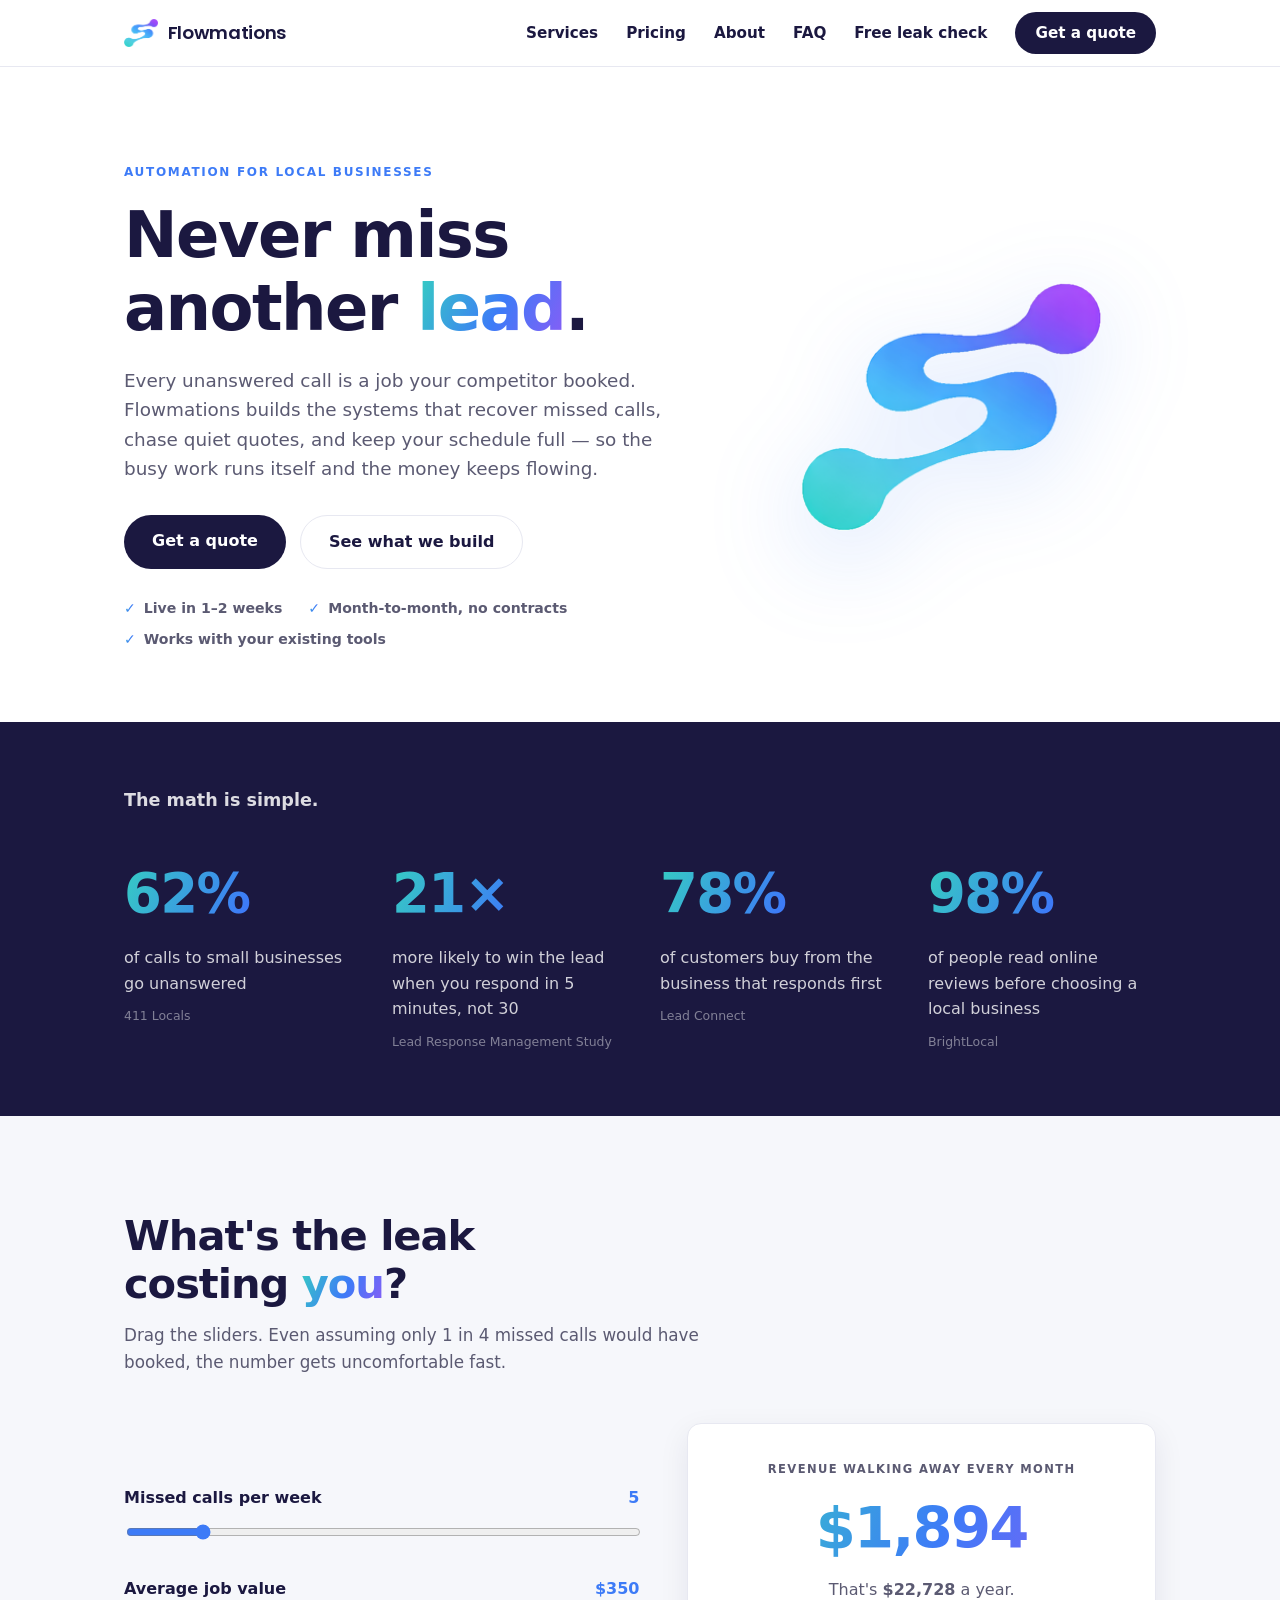
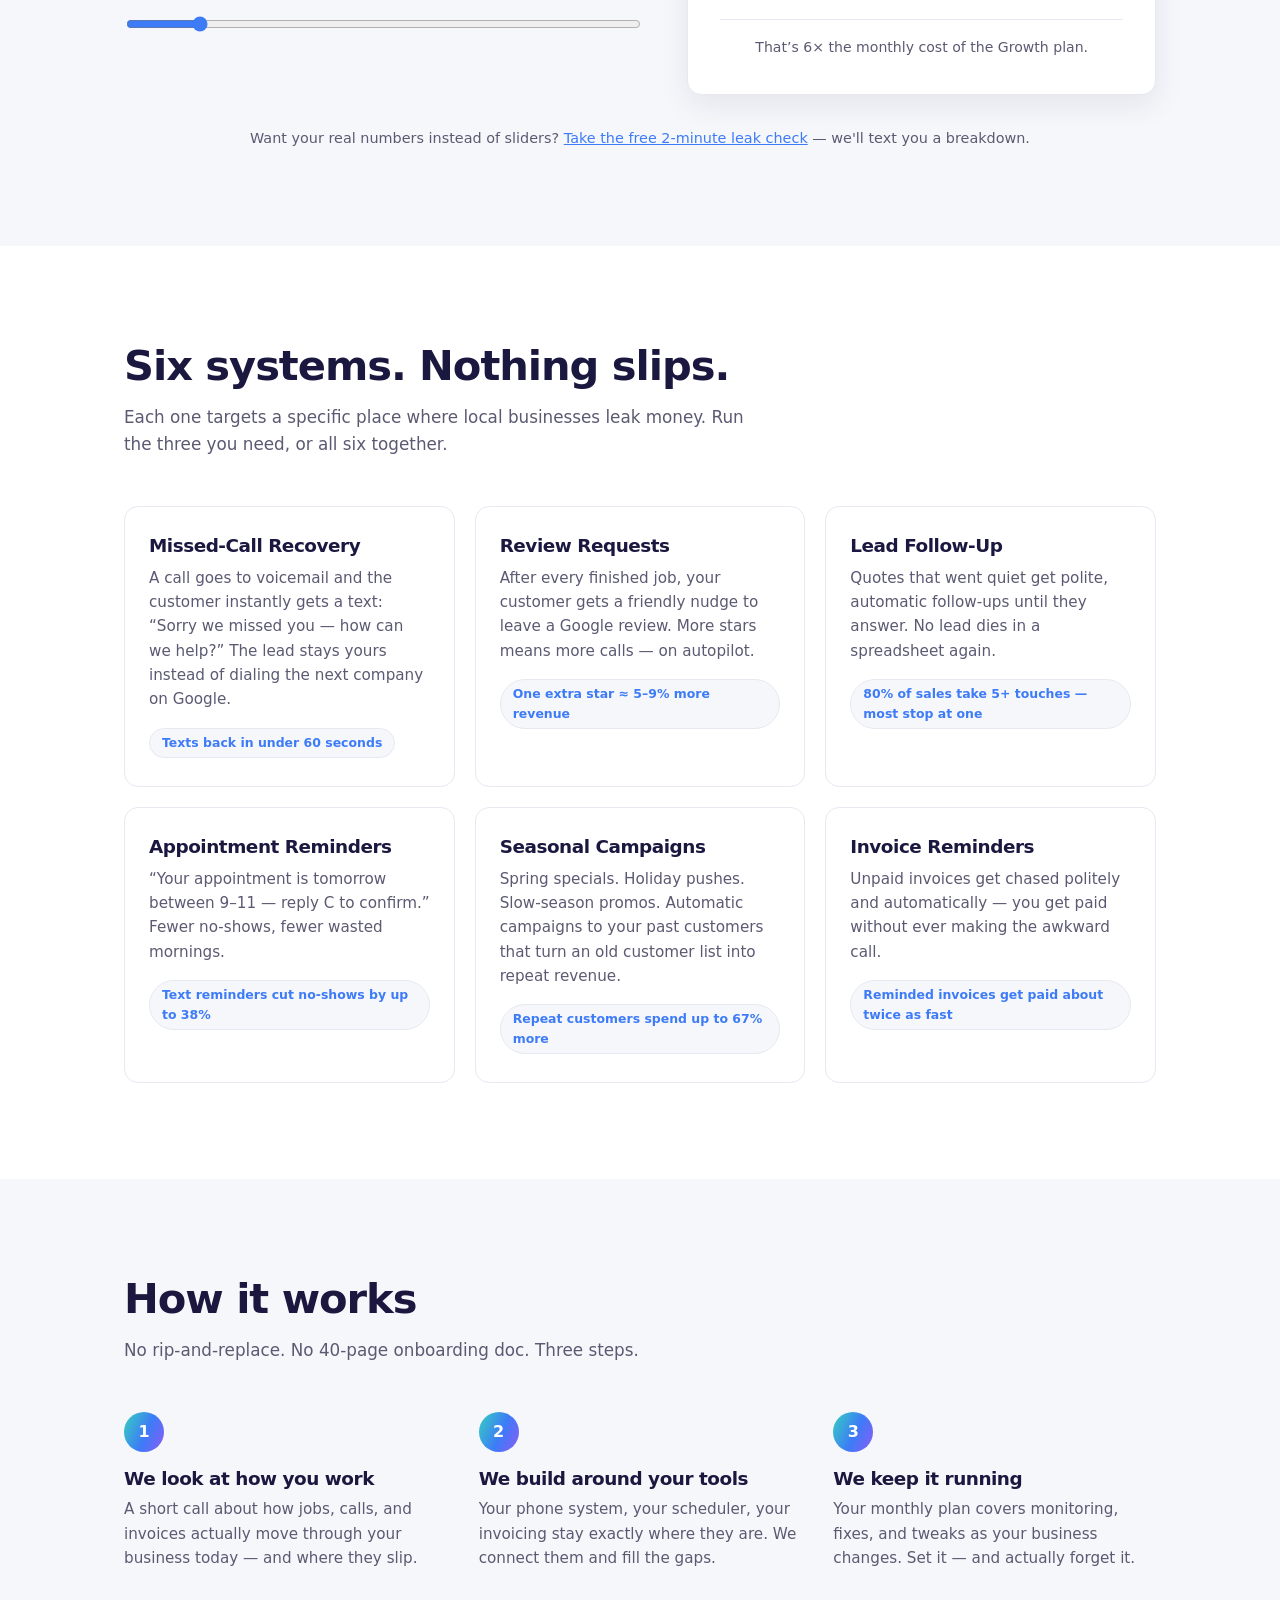
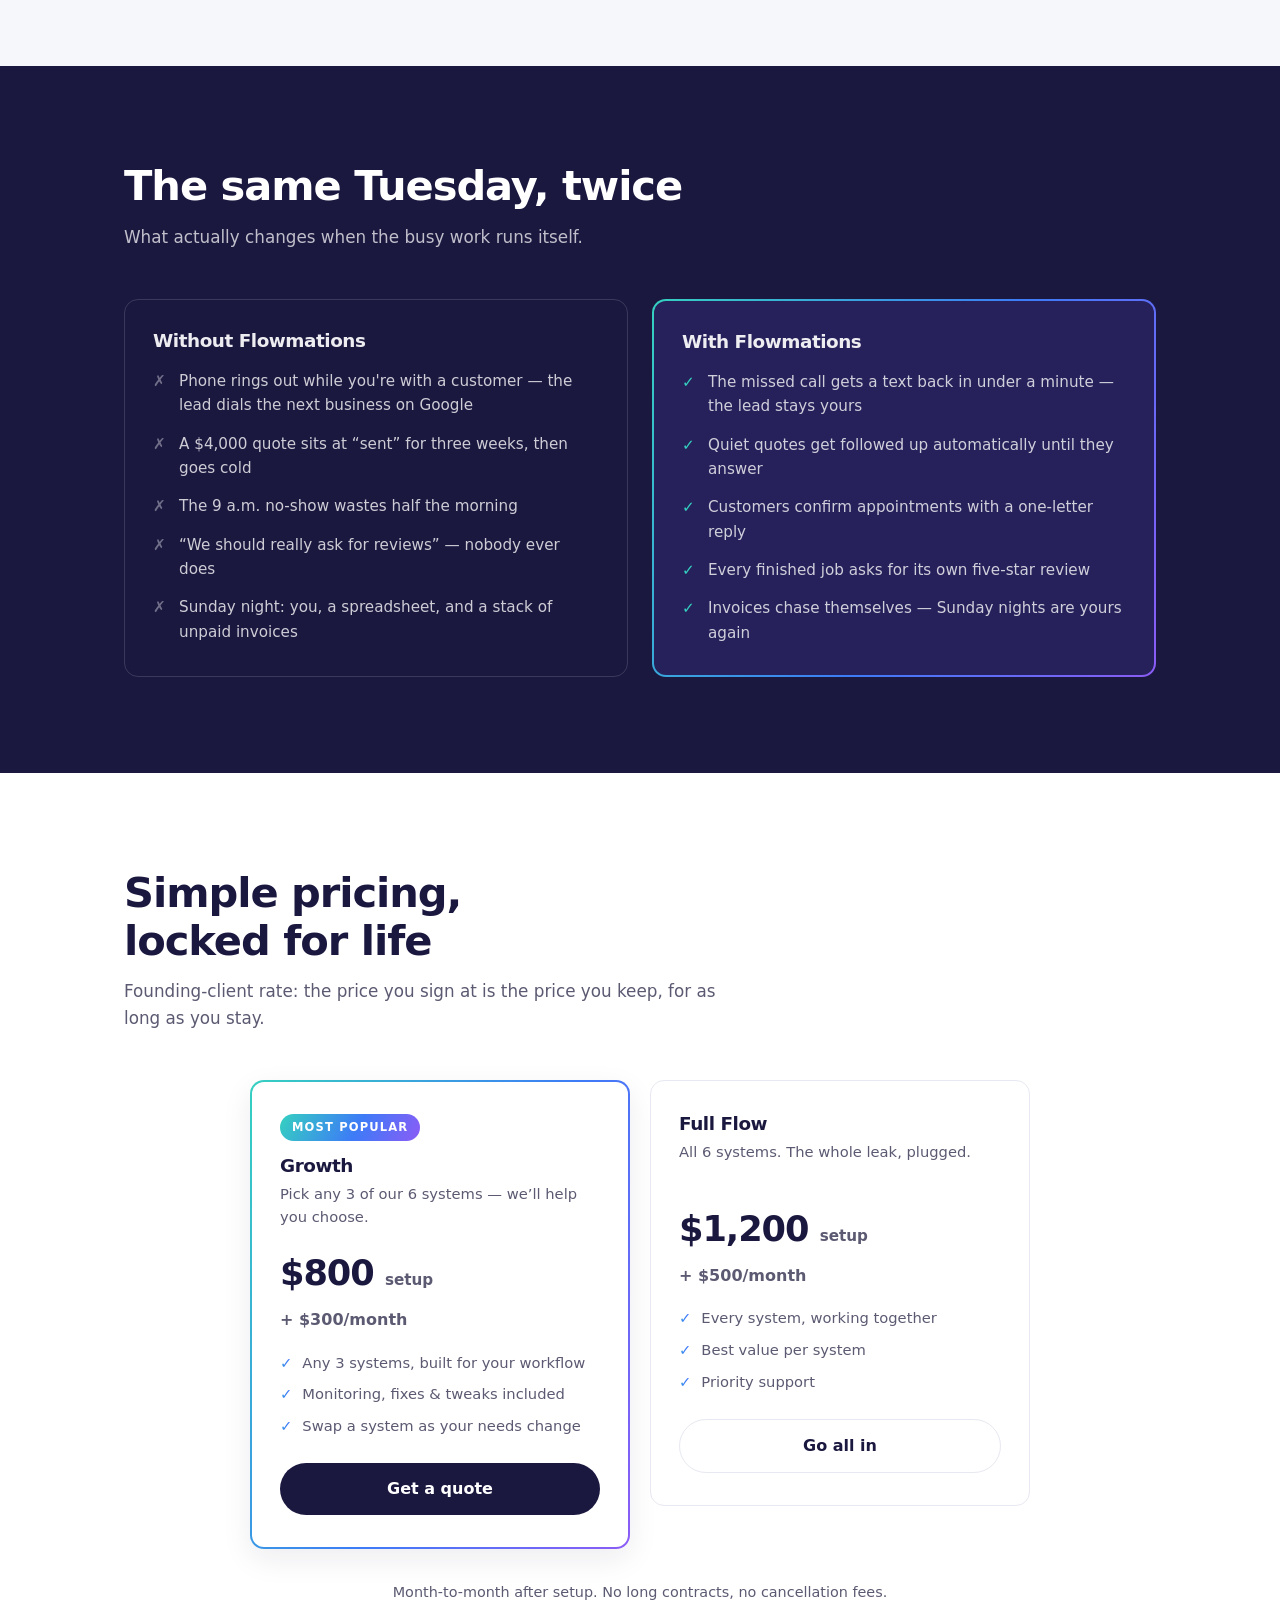
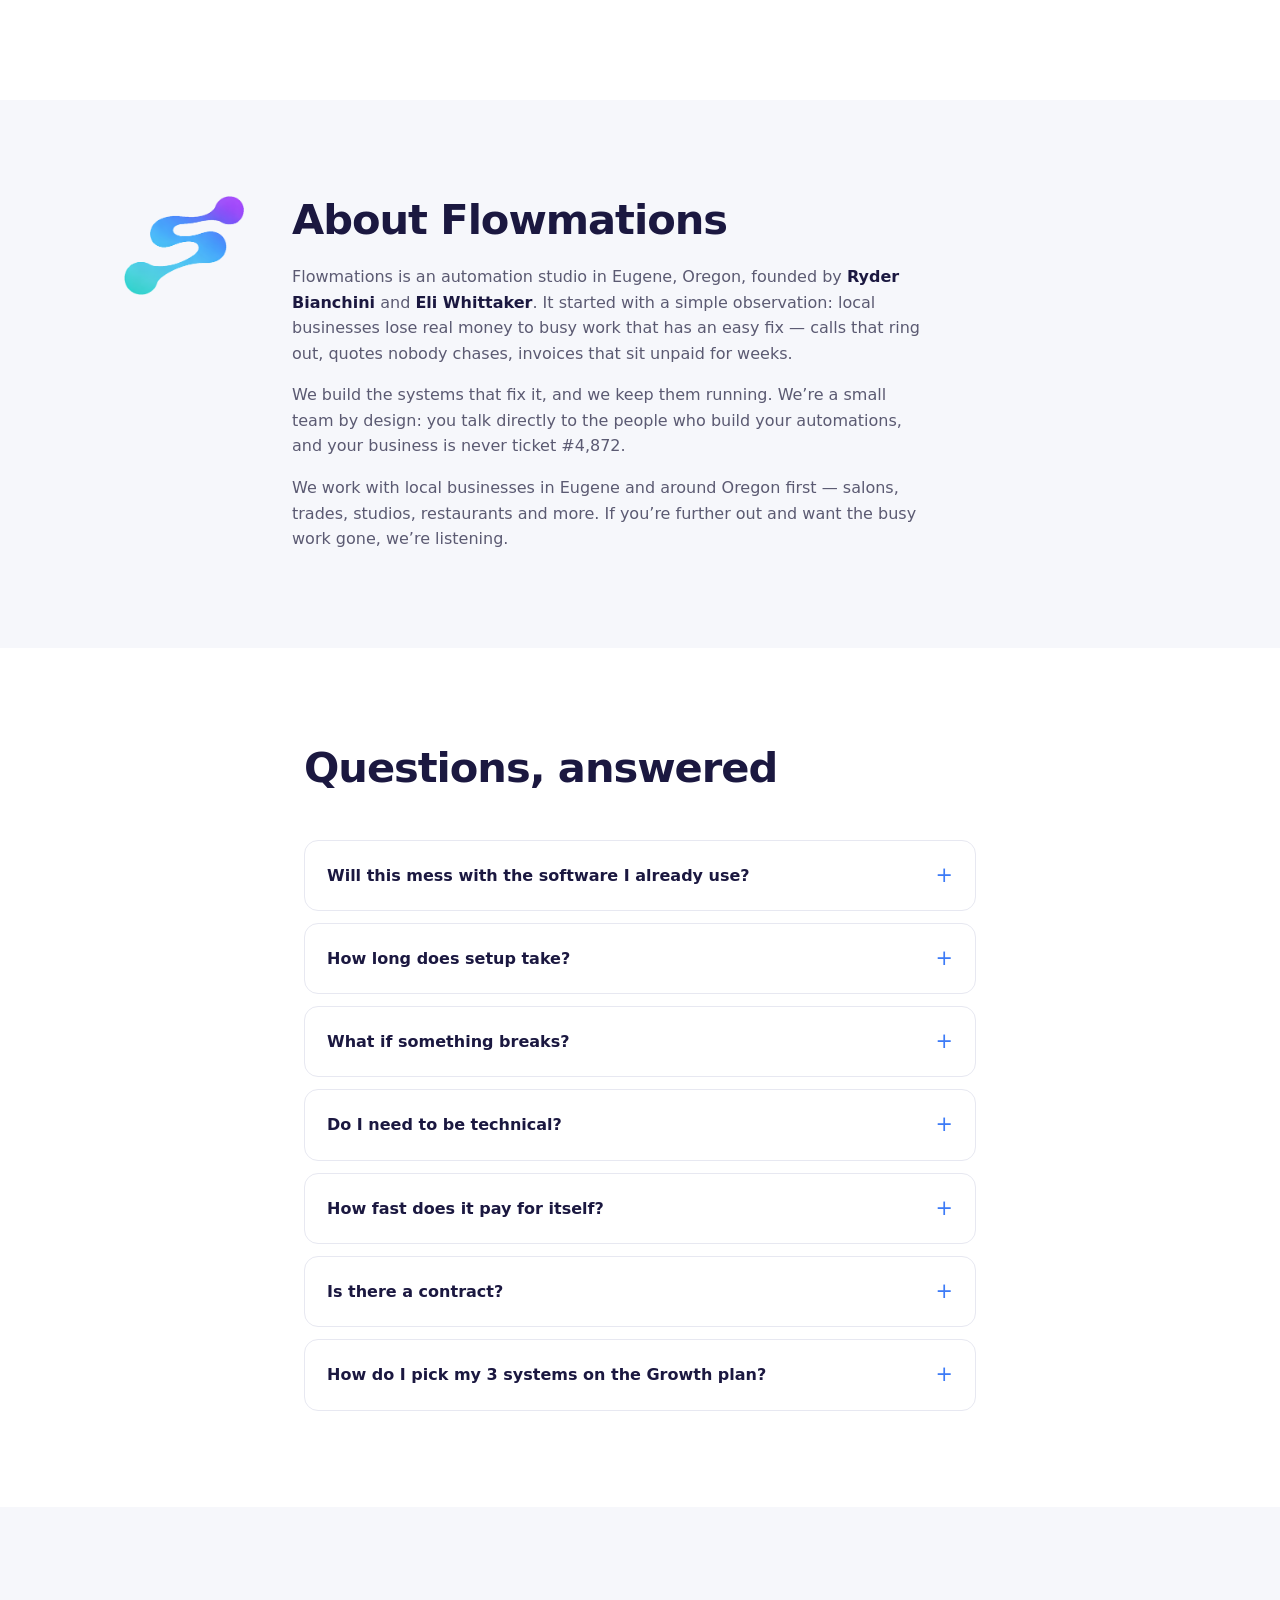
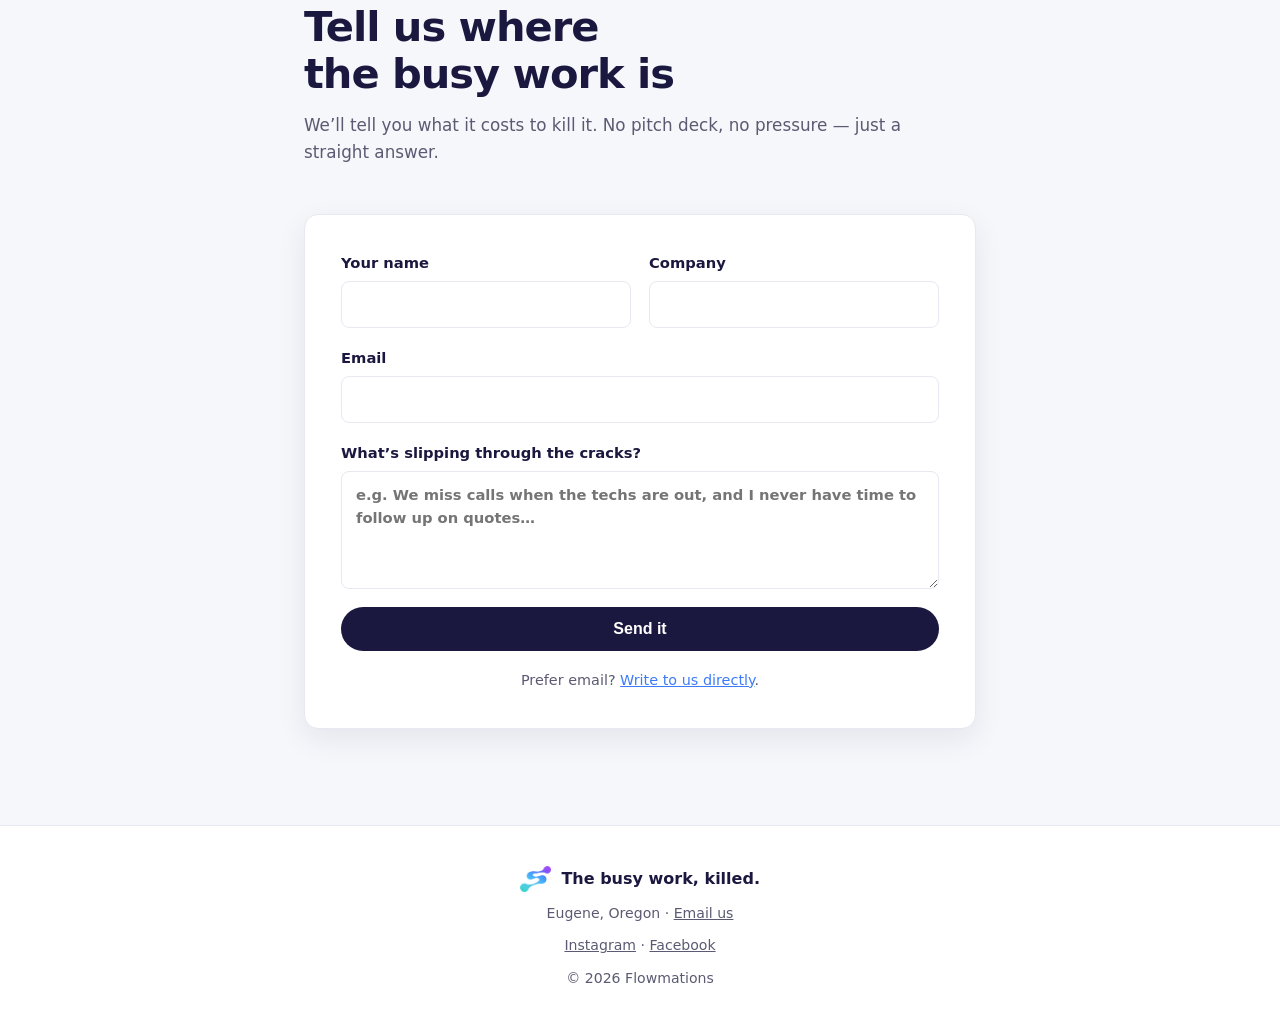
==== index.html @ bf18f8cf "Use the real S-mark image for every logo instance Crop the mark out of the uploaded logo into img/ma" ====
<!doctype html>
<html lang="en">
<head>
<meta charset="utf-8">
<meta name="viewport" content="width=device-width, initial-scale=1">
<title>Flowmations — Automation for Local Businesses</title>
<meta name="description" content="Flowmations builds automations that recover missed calls, chase quotes, and keep your schedule full — so the busy work runs itself.">
<link rel="icon" type="image/png" href="img/mark.png">
<link rel="preconnect" href="https://fonts.googleapis.com">
<link rel="preconnect" href="https://fonts.gstatic.com" crossorigin>
<link href="https://fonts.googleapis.com/css2?family=Poppins:wght@600&display=swap" rel="stylesheet">
<link rel="stylesheet" href="css/style.css">
</head>
<body>

<header class="nav" id="top">
  <div class="nav-inner">
    <a class="nav-logo" href="#top" aria-label="Flowmations home">
      <img class="logo-mark" src="img/mark.png" alt="">
      <span class="logo-word">Flowmations</span>
    </a>
    <nav class="nav-links" id="navLinks" aria-label="Main">
      <a href="#services">Services</a>
      <a href="#pricing">Pricing</a>
      <a href="#about">About</a>
      <a href="#faq">FAQ</a>
      <a href="survey.html">Free leak check</a>
      <a href="#contact" class="btn btn-small btn-primary">Get a quote</a>
    </nav>
    <button class="nav-toggle" id="navToggle" aria-expanded="false" aria-controls="navLinks" aria-label="Menu">
      <span></span><span></span>
    </button>
  </div>
</header>

<main>

  <section class="hero">
    <div class="container hero-grid">
      <div class="hero-copy reveal">
        <p class="eyebrow">Automation for local businesses</p>
        <h1>Never miss another <span class="grad-text">lead</span>.</h1>
        <p class="lede">Every unanswered call is a job your competitor booked. Flowmations builds the systems that recover missed calls, chase quiet quotes, and keep your schedule full — so the busy work runs itself and the money keeps flowing.</p>
        <div class="hero-cta">
          <a class="btn btn-primary" href="#contact">Get a quote</a>
          <a class="btn btn-ghost" href="#services">See what we build</a>
        </div>
        <ul class="hero-trust">
          <li>Live in 1–2 weeks</li>
          <li>Month-to-month, no contracts</li>
          <li>Works with your existing tools</li>
        </ul>
      </div>
      <div class="hero-art reveal" aria-hidden="true">
        <img class="hero-mark" src="img/mark.png" alt="">
      </div>
    </div>
  </section>

  <section class="stats">
    <div class="container">
      <p class="stats-intro reveal">The math is simple.</p>
      <div class="stats-grid">
        <div class="stat reveal">
          <span class="stat-num">62%</span>
          <p>of calls to small businesses go unanswered</p>
          <cite>411 Locals</cite>
        </div>
        <div class="stat reveal">
          <span class="stat-num">21×</span>
          <p>more likely to win the lead when you respond in 5 minutes, not 30</p>
          <cite>Lead Response Management Study</cite>
        </div>
        <div class="stat reveal">
          <span class="stat-num">78%</span>
          <p>of customers buy from the business that responds first</p>
          <cite>Lead Connect</cite>
        </div>
        <div class="stat reveal">
          <span class="stat-num">98%</span>
          <p>of people read online reviews before choosing a local business</p>
          <cite>BrightLocal</cite>
        </div>
      </div>
    </div>
  </section>

  <section class="section section-alt" id="cost">
    <div class="container">
      <div class="section-head reveal">
        <h2>What's the leak costing <span class="grad-text">you</span>?</h2>
        <p>Drag the sliders. Even assuming only 1 in 4 missed calls would have booked, the number gets uncomfortable fast.</p>
      </div>
      <div class="calc reveal">
        <div class="calc-controls">
          <label for="calcCalls">Missed calls per week
            <output id="calcCallsOut" for="calcCalls">5</output>
            <input type="range" id="calcCalls" min="1" max="30" value="5">
          </label>
          <label for="calcValue">Average job value
            <output id="calcValueOut" for="calcValue">$350</output>
            <input type="range" id="calcValue" min="100" max="2000" step="50" value="350">
          </label>
        </div>
        <div class="calc-result" role="status" aria-live="polite">
          <p class="calc-label">Revenue walking away every month</p>
          <p class="calc-num" id="calcMonthly">$0</p>
          <p class="calc-sub">That's <strong id="calcYearly">$0</strong> a year.</p>
          <p class="calc-note" id="calcCompare"></p>
        </div>
      </div>
      <p class="pricing-note reveal">Want your real numbers instead of sliders? <a href="survey.html">Take the free 2-minute leak check</a> — we'll text you a breakdown.</p>
    </div>
  </section>

  <section class="section" id="services">
    <div class="container">
      <div class="section-head reveal">
        <h2>Six systems. Nothing slips.</h2>
        <p>Each one targets a specific place where local businesses leak money. Run the three you need, or all six together.</p>
      </div>
      <div class="cards">
        <article class="card reveal">
          <h3>Missed-Call Recovery</h3>
          <p>A call goes to voicemail and the customer instantly gets a text: “Sorry we missed you — how can we help?” The lead stays yours instead of dialing the next company on Google.</p>
          <p class="card-stat">Texts back in under 60 seconds</p>
        </article>
        <article class="card reveal">
          <h3>Review Requests</h3>
          <p>After every finished job, your customer gets a friendly nudge to leave a Google review. More stars means more calls — on autopilot.</p>
          <p class="card-stat">One extra star ≈ 5–9% more revenue</p>
        </article>
        <article class="card reveal">
          <h3>Lead Follow-Up</h3>
          <p>Quotes that went quiet get polite, automatic follow-ups until they answer. No lead dies in a spreadsheet again.</p>
          <p class="card-stat">80% of sales take 5+ touches — most stop at one</p>
        </article>
        <article class="card reveal">
          <h3>Appointment Reminders</h3>
          <p>“Your appointment is tomorrow between 9–11 — reply C to confirm.” Fewer no-shows, fewer wasted mornings.</p>
          <p class="card-stat">Text reminders cut no-shows by up to 38%</p>
        </article>
        <article class="card reveal">
          <h3>Seasonal Campaigns</h3>
          <p>Spring specials. Holiday pushes. Slow-season promos. Automatic campaigns to your past customers that turn an old customer list into repeat revenue.</p>
          <p class="card-stat">Repeat customers spend up to 67% more</p>
        </article>
        <article class="card reveal">
          <h3>Invoice Reminders</h3>
          <p>Unpaid invoices get chased politely and automatically — you get paid without ever making the awkward call.</p>
          <p class="card-stat">Reminded invoices get paid about twice as fast</p>
        </article>
      </div>
    </div>
  </section>

  <section class="section section-alt" id="how">
    <div class="container">
      <div class="section-head reveal">
        <h2>How it works</h2>
        <p>No rip-and-replace. No 40-page onboarding doc. Three steps.</p>
      </div>
      <ol class="steps">
        <li class="step reveal">
          <span class="step-num">1</span>
          <h3>We look at how you work</h3>
          <p>A short call about how jobs, calls, and invoices actually move through your business today — and where they slip.</p>
        </li>
        <li class="step reveal">
          <span class="step-num">2</span>
          <h3>We build around your tools</h3>
          <p>Your phone system, your scheduler, your invoicing stay exactly where they are. We connect them and fill the gaps.</p>
        </li>
        <li class="step reveal">
          <span class="step-num">3</span>
          <h3>We keep it running</h3>
          <p>Your monthly plan covers monitoring, fixes, and tweaks as your business changes. Set it — and actually forget it.</p>
        </li>
      </ol>
    </div>
  </section>

  <section class="section versus" id="difference">
    <div class="container">
      <div class="section-head reveal">
        <h2>The same Tuesday, twice</h2>
        <p>What actually changes when the busy work runs itself.</p>
      </div>
      <div class="versus-grid">
        <div class="versus-col reveal">
          <h3>Without Flowmations</h3>
          <ul class="versus-list vs-without">
            <li>Phone rings out while you're with a customer — the lead dials the next business on Google</li>
            <li>A $4,000 quote sits at “sent” for three weeks, then goes cold</li>
            <li>The 9 a.m. no-show wastes half the morning</li>
            <li>“We should really ask for reviews” — nobody ever does</li>
            <li>Sunday night: you, a spreadsheet, and a stack of unpaid invoices</li>
          </ul>
        </div>
        <div class="versus-col versus-with reveal">
          <h3>With Flowmations</h3>
          <ul class="versus-list vs-with">
            <li>The missed call gets a text back in under a minute — the lead stays yours</li>
            <li>Quiet quotes get followed up automatically until they answer</li>
            <li>Customers confirm appointments with a one-letter reply</li>
            <li>Every finished job asks for its own five-star review</li>
            <li>Invoices chase themselves — Sunday nights are yours again</li>
          </ul>
        </div>
      </div>
    </div>
  </section>

  <section class="section" id="pricing">
    <div class="container">
      <div class="section-head reveal">
        <h2>Simple pricing, locked for life</h2>
        <p>Founding-client rate: the price you sign at is the price you keep, for as long as you stay.</p>
      </div>
      <!-- Prices live only in this section — edit them here and nowhere else. -->
      <div class="tiers">
        <article class="tier tier-featured reveal">
          <p class="tier-badge">Most popular</p>
          <h3>Growth</h3>
          <p class="tier-desc">Pick any 3 of our 6 systems — we’ll help you choose.</p>
          <p class="tier-price">$800 <span>setup</span></p>
          <p class="tier-monthly">+ $300/month</p>
          <ul>
            <li>Any 3 systems, built for your workflow</li>
            <li>Monitoring, fixes &amp; tweaks included</li>
            <li>Swap a system as your needs change</li>
          </ul>
          <a class="btn btn-primary btn-block" href="#contact">Get a quote</a>
        </article>
        <article class="tier reveal">
          <h3>Full Flow</h3>
          <p class="tier-desc">All 6 systems. The whole leak, plugged.</p>
          <p class="tier-price">$1,200 <span>setup</span></p>
          <p class="tier-monthly">+ $500/month</p>
          <ul>
            <li>Every system, working together</li>
            <li>Best value per system</li>
            <li>Priority support</li>
          </ul>
          <a class="btn btn-ghost btn-block" href="#contact">Go all in</a>
        </article>
      </div>
      <p class="pricing-note reveal">Month-to-month after setup. No long contracts, no cancellation fees.</p>
    </div>
  </section>

  <section class="section section-alt" id="about">
    <div class="container about-grid">
      <div class="about-mark reveal" aria-hidden="true">
        <img src="img/mark.png" width="120" alt="">
      </div>
      <div class="about-copy reveal">
        <h2>About Flowmations</h2>
        <p>Flowmations is an automation studio in Eugene, Oregon, founded by <strong>Ryder Bianchini</strong> and <strong>Eli Whittaker</strong>. It started with a simple observation: local businesses lose real money to busy work that has an easy fix — calls that ring out, quotes nobody chases, invoices that sit unpaid for weeks.</p>
        <p>We build the systems that fix it, and we keep them running. We’re a small team by design: you talk directly to the people who build your automations, and your business is never ticket&nbsp;#4,872.</p>
        <p>We work with local businesses in Eugene and around Oregon first — salons, trades, studios, restaurants and more. If you’re further out and want the busy work gone, we’re listening.</p>
      </div>
    </div>
  </section>

  <section class="section" id="faq">
    <div class="container container-narrow">
      <div class="section-head reveal">
        <h2>Questions, answered</h2>
      </div>
      <div class="faq-list reveal">
        <details>
          <summary>Will this mess with the software I already use?</summary>
          <p>No. We build around your existing tools — your phone system, scheduler, and invoicing stay exactly as they are. Our systems connect to them; they don’t replace them.</p>
        </details>
        <details>
          <summary>How long does setup take?</summary>
          <p>Most systems are live within one to two weeks of the kickoff call. You’ll see the first recovered lead before the first invoice.</p>
        </details>
        <details>
          <summary>What if something breaks?</summary>
          <p>Your monthly plan covers monitoring and fixes — we usually know something’s off before you do, and it’s our job to fix it, not yours.</p>
        </details>
        <details>
          <summary>Do I need to be technical?</summary>
          <p>No. If you can read a text message, you can use everything we build. Setup happens on our side.</p>
        </details>
        <details>
          <summary>How fast does it pay for itself?</summary>
          <p>Growth is $300 a month. If your average visit or job is worth a few hundred dollars, one or two recovered customers a month cover it — the calculator above does the napkin math with your own numbers. Everything past that is money you were leaving on the table.</p>
        </details>
        <details>
          <summary>Is there a contract?</summary>
          <p>Month-to-month after setup. Your founding-client rate stays locked for as long as you stay — leave whenever you want, though we don’t think you’ll want to.</p>
        </details>
        <details>
          <summary>How do I pick my 3 systems on the Growth plan?</summary>
          <p>We recommend based on where your audit shows the biggest leak. Most companies start with Missed-Call Recovery, Review Requests, and Lead Follow-Up.</p>
        </details>
      </div>
    </div>
  </section>

  <section class="section contact" id="contact">
    <div class="container container-narrow">
      <div class="section-head reveal">
        <h2>Tell us where the busy work is</h2>
        <p>We’ll tell you what it costs to kill it. No pitch deck, no pressure — just a straight answer.</p>
      </div>
      <form id="contactForm" class="contact-form reveal">
        <div class="form-row">
          <label>Your name
            <input type="text" name="name" required autocomplete="name">
          </label>
          <label>Company
            <input type="text" name="company" autocomplete="organization">
          </label>
        </div>
        <label>Email
          <input type="email" name="email" required autocomplete="email">
        </label>
        <label>What’s slipping through the cracks?
          <textarea name="message" rows="4" placeholder="e.g. We miss calls when the techs are out, and I never have time to follow up on quotes…"></textarea>
        </label>
        <button type="submit" class="btn btn-primary">Send it</button>
        <p class="contact-alt">Prefer email? <a id="mailLink" href="#">Write to us directly</a>.</p>
      </form>
    </div>
  </section>

</main>

<footer class="footer">
  <div class="container footer-inner">
    <div class="footer-brand">
      <img class="footer-mark" src="img/mark.png" alt="">
      <span>The busy work, killed.</span>
    </div>
    <p class="footer-meta">Eugene, Oregon · <a id="footerMail" href="#">Email us</a></p>
    <!-- Social links: swap # for real profiles when the accounts exist -->
    <p class="footer-meta footer-social">
      <a href="#" rel="noopener">Instagram</a> · <a href="#" rel="noopener">Facebook</a>
    </p>
    <p class="footer-meta">© <span id="year"></span> Flowmations</p>
  </div>
</footer>

<script src="js/site.js"></script>
</body>
</html>
---- css/style.css ----
/* Flowmations — clean, white-space-heavy, colors drawn from the logo gradient */

:root {
  --ink: #1B1840;          /* deep navy from the wordmark */
  --ink-soft: #5B5A72;
  --ground: #FFFFFF;
  --ground-alt: #F6F7FB;   /* cool gray section band */
  --line: #E7E8F1;
  --teal: #35D0C0;
  --blue: #3D7BF7;
  --purple: #8B5CF6;
  --grad: linear-gradient(115deg, var(--teal), var(--blue) 55%, var(--purple));
  --radius: 14px;
  --shadow: 0 10px 30px rgba(27, 24, 64, 0.08);
}

* { box-sizing: border-box; }

html { scroll-behavior: smooth; }

body {
  margin: 0;
  background: var(--ground);
  color: var(--ink);
  font-family: system-ui, -apple-system, "Segoe UI", Roboto, sans-serif;
  line-height: 1.6;
  -webkit-font-smoothing: antialiased;
}

.container {
  max-width: 1080px;
  margin: 0 auto;
  padding: 0 24px;
}
.container-narrow { max-width: 720px; }

h1, h2, h3 {
  line-height: 1.15;
  letter-spacing: -0.025em;
  text-wrap: balance;
  margin: 0;
}
h1 { font-size: clamp(2.5rem, 6vw, 4rem); font-weight: 800; }
h2 { font-size: clamp(1.8rem, 4vw, 2.6rem); font-weight: 800; }
h3 { font-size: 1.15rem; font-weight: 700; }

p { margin: 0; }

a { color: var(--blue); }

.grad-text {
  background: var(--grad);
  -webkit-background-clip: text;
  background-clip: text;
  color: transparent;
}

.eyebrow {
  text-transform: uppercase;
  letter-spacing: 0.14em;
  font-size: 0.75rem;
  font-weight: 700;
  color: var(--blue);
  margin-bottom: 16px;
}

/* ---------- Buttons ---------- */

.btn {
  display: inline-block;
  font-weight: 600;
  font-size: 1rem;
  text-decoration: none;
  text-align: center;
  border: none;
  border-radius: 999px;
  padding: 13px 28px;
  cursor: pointer;
  transition: transform 120ms ease, box-shadow 120ms ease, background 120ms ease;
}
.btn-primary {
  background: var(--ink);
  color: #fff;
}
.btn-primary:hover { transform: translateY(-1px); box-shadow: var(--shadow); }
.btn-ghost {
  background: transparent;
  color: var(--ink);
  border: 1px solid var(--line);
}
.btn-ghost:hover { border-color: var(--ink); }
.btn-small { padding: 9px 20px; font-size: 0.9rem; }
.btn-block { display: block; width: 100%; }
.btn:focus-visible, a:focus-visible, summary:focus-visible {
  outline: 2px solid var(--blue);
  outline-offset: 2px;
}

/* ---------- Nav ---------- */

.nav {
  position: sticky;
  top: 0;
  z-index: 50;
  background: rgba(255, 255, 255, 0.88);
  backdrop-filter: blur(12px);
  border-bottom: 1px solid var(--line);
}
.nav-inner {
  max-width: 1080px;
  margin: 0 auto;
  padding: 12px 24px;
  display: flex;
  align-items: center;
  justify-content: space-between;
  gap: 16px;
}
.nav-logo {
  display: flex;
  align-items: center;
  gap: 10px;
  text-decoration: none;
}
.logo-mark {
  display: block;
  height: 28px;
  width: auto;
}
.logo-word {
  font-family: Poppins, Montserrat, "Avenir Next", system-ui, sans-serif;
  font-weight: 600;
  font-size: 1.15rem;
  letter-spacing: -0.02em;
  color: var(--ink);
}
.footer-mark {
  display: block;
  height: 26px;
  width: auto;
}
.nav-links {
  display: flex;
  align-items: center;
  gap: 28px;
}
.nav-links a {
  color: var(--ink);
  text-decoration: none;
  font-weight: 600;
  font-size: 0.95rem;
}
.nav-links a:not(.btn):hover { color: var(--blue); }
.nav-links a.btn { color: #fff; }

.nav-toggle {
  display: none;
  flex-direction: column;
  justify-content: center;
  gap: 6px;
  width: 44px;
  height: 44px;
  padding: 10px;
  background: none;
  border: none;
  cursor: pointer;
}
.nav-toggle span {
  display: block;
  height: 2px;
  background: var(--ink);
  border-radius: 2px;
  transition: transform 150ms ease;
}
.nav-toggle[aria-expanded="true"] span:first-child { transform: translateY(4px) rotate(45deg); }
.nav-toggle[aria-expanded="true"] span:last-child { transform: translateY(-4px) rotate(-45deg); }

/* ---------- Hero ---------- */

.hero { padding: 96px 0 72px; }
.hero-grid {
  display: grid;
  grid-template-columns: minmax(0, 1.4fr) minmax(0, 1fr);
  gap: 48px;
  align-items: center;
}
.lede {
  font-size: 1.15rem;
  color: var(--ink-soft);
  max-width: 54ch;
  margin-top: 20px;
}
.hero-cta {
  display: flex;
  flex-wrap: wrap;
  gap: 14px;
  margin-top: 32px;
}
.hero-trust {
  list-style: none;
  margin: 28px 0 0;
  padding: 0;
  display: flex;
  flex-wrap: wrap;
  gap: 8px 26px;
  font-size: 0.88rem;
  font-weight: 600;
  color: var(--ink-soft);
}
.hero-trust li::before {
  content: "✓";
  font-weight: 800;
  margin-right: 8px;
  background: var(--grad);
  -webkit-background-clip: text;
  background-clip: text;
  color: transparent;
}
.hero-art { display: flex; justify-content: center; }
.hero-mark {
  width: min(300px, 60vw);
  height: auto;
  filter: drop-shadow(0 24px 48px rgba(61, 123, 247, 0.22));
}

/* ---------- Stats ---------- */

.stats {
  background: var(--ink);
  color: #fff;
  padding: 64px 0;
}
.stats-intro {
  font-weight: 700;
  font-size: 1.1rem;
  margin-bottom: 36px;
  color: rgba(255, 255, 255, 0.85);
}
.stats-grid {
  display: grid;
  grid-template-columns: repeat(4, 1fr);
  gap: 40px;
}
.stat p { color: rgba(255, 255, 255, 0.8); max-width: 26ch; }
.stat-num {
  display: block;
  font-size: clamp(2.4rem, 5vw, 3.4rem);
  font-weight: 800;
  letter-spacing: -0.03em;
  font-variant-numeric: tabular-nums;
  background: var(--grad);
  -webkit-background-clip: text;
  background-clip: text;
  color: transparent;
  margin-bottom: 8px;
}
.stat cite {
  display: block;
  margin-top: 10px;
  font-style: normal;
  font-size: 0.78rem;
  color: rgba(255, 255, 255, 0.45);
}

/* ---------- Sections ---------- */

.section { padding: 96px 0; }
.section-alt { background: var(--ground-alt); }
.section-head { max-width: 620px; margin-bottom: 48px; }
.section-head p { color: var(--ink-soft); margin-top: 14px; font-size: 1.05rem; }

/* ---------- Service cards ---------- */

.cards {
  display: grid;
  grid-template-columns: repeat(3, 1fr);
  gap: 20px;
}
.card {
  border: 1px solid var(--line);
  border-radius: var(--radius);
  padding: 28px 24px;
  background: var(--ground);
  position: relative;
  overflow: hidden;
}
.card::before {
  content: "";
  position: absolute;
  inset: 0 0 auto 0;
  height: 3px;
  background: var(--grad);
  opacity: 0;
  transition: opacity 150ms ease;
}
.card:hover::before { opacity: 1; }
.card h3 { margin-bottom: 10px; }
.card p { color: var(--ink-soft); font-size: 0.95rem; }
.card .card-stat {
  display: inline-block;
  margin-top: 16px;
  font-size: 0.78rem;
  font-weight: 700;
  color: var(--blue);
  background: var(--ground-alt);
  border: 1px solid var(--line);
  border-radius: 999px;
  padding: 4px 12px;
}

/* ---------- Cost calculator ---------- */

.calc {
  display: grid;
  grid-template-columns: minmax(0, 1.1fr) minmax(0, 1fr);
  gap: 48px;
  align-items: center;
}
.calc-controls label {
  display: block;
  font-weight: 700;
  margin-bottom: 36px;
}
.calc-controls label:last-child { margin-bottom: 0; }
.calc-controls output {
  float: right;
  font-weight: 800;
  font-variant-numeric: tabular-nums;
  color: var(--blue);
}
.calc-controls input[type="range"] {
  display: block;
  width: 100%;
  margin-top: 14px;
  accent-color: var(--blue);
  cursor: pointer;
}
.calc-result {
  background: var(--ground);
  border: 1px solid var(--line);
  border-radius: var(--radius);
  box-shadow: var(--shadow);
  padding: 36px 32px;
  text-align: center;
}
.calc-label {
  text-transform: uppercase;
  letter-spacing: 0.12em;
  font-size: 0.72rem;
  font-weight: 700;
  color: var(--ink-soft);
}
.calc-num {
  font-size: clamp(2.6rem, 5vw, 3.6rem);
  font-weight: 800;
  letter-spacing: -0.03em;
  font-variant-numeric: tabular-nums;
  background: var(--grad);
  -webkit-background-clip: text;
  background-clip: text;
  color: transparent;
  margin: 4px 0 2px;
}
.calc-sub { color: var(--ink-soft); }
.calc-note {
  margin-top: 16px;
  padding-top: 16px;
  border-top: 1px solid var(--line);
  font-size: 0.88rem;
  color: var(--ink-soft);
}

/* ---------- Versus (with / without) ---------- */

.versus { background: var(--ink); }
.versus h2 { color: #fff; }
.versus .section-head p { color: rgba(255, 255, 255, 0.72); }
.versus-grid {
  display: grid;
  grid-template-columns: 1fr 1fr;
  gap: 24px;
}
.versus-col {
  border: 1px solid rgba(255, 255, 255, 0.14);
  border-radius: var(--radius);
  padding: 30px 28px;
}
.versus-col h3 { color: rgba(255, 255, 255, 0.92); margin-bottom: 18px; }
.versus-with {
  border: 2px solid transparent;
  background:
    linear-gradient(#26215A, #26215A) padding-box,
    var(--grad) border-box;
}
.versus-list {
  list-style: none;
  margin: 0;
  padding: 0;
  display: grid;
  gap: 14px;
  font-size: 0.95rem;
  color: rgba(255, 255, 255, 0.78);
}
.versus-list li { position: relative; padding-left: 26px; }
.versus-list li::before {
  position: absolute;
  left: 0;
  font-weight: 800;
}
.vs-without li::before { content: "✗"; color: rgba(255, 255, 255, 0.38); }
.vs-with li::before { content: "✓"; color: var(--teal); }

/* ---------- Steps ---------- */

.steps {
  list-style: none;
  margin: 0;
  padding: 0;
  display: grid;
  grid-template-columns: repeat(3, 1fr);
  gap: 32px;
}
.step-num {
  display: inline-flex;
  align-items: center;
  justify-content: center;
  width: 40px;
  height: 40px;
  border-radius: 50%;
  background: var(--grad);
  color: #fff;
  font-weight: 800;
  margin-bottom: 16px;
}
.step h3 { margin-bottom: 8px; }
.step p { color: var(--ink-soft); font-size: 0.95rem; }

/* ---------- Pricing ---------- */

.tiers {
  display: grid;
  grid-template-columns: repeat(2, minmax(0, 1fr));
  gap: 20px;
  align-items: start;
  max-width: 780px;
  margin: 0 auto;
}
.tier {
  border: 1px solid var(--line);
  border-radius: var(--radius);
  padding: 32px 28px;
  background: var(--ground);
  display: flex;
  flex-direction: column;
  gap: 6px;
}
.tier-featured {
  border: 2px solid transparent;
  background:
    linear-gradient(var(--ground), var(--ground)) padding-box,
    var(--grad) border-box;
  box-shadow: var(--shadow);
}
.tier-badge {
  align-self: flex-start;
  font-size: 0.72rem;
  font-weight: 700;
  text-transform: uppercase;
  letter-spacing: 0.1em;
  color: #fff;
  background: var(--grad);
  border-radius: 999px;
  padding: 4px 12px;
  margin-bottom: 8px;
}
.tier-desc { color: var(--ink-soft); font-size: 0.92rem; min-height: 3em; }
.tier-price {
  font-size: 2.2rem;
  font-weight: 800;
  letter-spacing: -0.03em;
  font-variant-numeric: tabular-nums;
  margin-top: 10px;
}
.tier-price span { font-size: 0.95rem; font-weight: 600; color: var(--ink-soft); letter-spacing: 0; }
.tier-monthly { font-weight: 600; color: var(--ink-soft); margin-bottom: 12px; }
.tier ul {
  list-style: none;
  margin: 0 0 20px;
  padding: 0;
  display: grid;
  gap: 8px;
  font-size: 0.92rem;
  color: var(--ink-soft);
}
.tier li::before {
  content: "✓";
  font-weight: 700;
  margin-right: 10px;
  background: var(--grad);
  -webkit-background-clip: text;
  background-clip: text;
  color: transparent;
}
.tier .btn { margin-top: auto; }
.pricing-note {
  text-align: center;
  color: var(--ink-soft);
  font-size: 0.9rem;
  margin-top: 32px;
}

/* ---------- About ---------- */

.about-grid {
  display: grid;
  grid-template-columns: auto 1fr;
  gap: 48px;
  align-items: start;
}
.about-copy p { color: var(--ink-soft); margin-top: 16px; max-width: 62ch; }
.about-copy h2 + p { margin-top: 20px; }
.about-copy strong { color: var(--ink); }

/* ---------- FAQ ---------- */

.faq-list { display: grid; gap: 12px; }
.faq-list details {
  border: 1px solid var(--line);
  border-radius: var(--radius);
  background: var(--ground);
  padding: 0 22px;
}
.faq-list summary {
  cursor: pointer;
  font-weight: 600;
  padding: 18px 0;
  list-style: none;
  display: flex;
  justify-content: space-between;
  align-items: center;
  gap: 16px;
}
.faq-list summary::-webkit-details-marker { display: none; }
.faq-list summary::after {
  content: "+";
  font-size: 1.3rem;
  font-weight: 400;
  color: var(--blue);
  flex-shrink: 0;
  transition: transform 150ms ease;
}
.faq-list details[open] summary::after { transform: rotate(45deg); }
.faq-list details p { color: var(--ink-soft); padding-bottom: 20px; }

/* ---------- Contact ---------- */

.contact { background: var(--ground-alt); }
.contact-form {
  display: grid;
  gap: 18px;
  background: var(--ground);
  border: 1px solid var(--line);
  border-radius: var(--radius);
  padding: 36px;
  box-shadow: var(--shadow);
}
.form-row {
  display: grid;
  grid-template-columns: 1fr 1fr;
  gap: 18px;
}
.contact-form label {
  display: grid;
  gap: 6px;
  font-weight: 600;
  font-size: 0.92rem;
}
.contact-form input,
.contact-form textarea {
  font: inherit;
  color: var(--ink);
  border: 1px solid var(--line);
  border-radius: 8px;
  padding: 11px 14px;
  background: var(--ground);
}
.contact-form input:focus,
.contact-form textarea:focus {
  outline: 2px solid var(--blue);
  outline-offset: 1px;
  border-color: var(--blue);
}
.contact-form textarea { resize: vertical; }
.contact-alt { font-size: 0.9rem; color: var(--ink-soft); text-align: center; }

/* ---------- Footer ---------- */

.footer {
  border-top: 1px solid var(--line);
  padding: 40px 0;
}
.footer-inner {
  display: grid;
  gap: 10px;
  justify-items: center;
  text-align: center;
}
.footer-brand {
  display: flex;
  align-items: center;
  gap: 10px;
  font-weight: 700;
}
.footer-meta { color: var(--ink-soft); font-size: 0.88rem; }
.footer-meta a { color: var(--ink-soft); }

/* ---------- Survey (leak check) ---------- */

.survey-hero { padding: 72px 0 36px; }
.survey-hero .lede { margin-top: 18px; }

.survey-progress {
  position: sticky;
  top: 59px; /* sits just under the sticky nav */
  z-index: 40;
  background: rgba(255, 255, 255, 0.92);
  backdrop-filter: blur(12px);
  border-bottom: 1px solid var(--line);
  padding: 12px 0;
}
.survey-progress-inner {
  display: flex;
  align-items: center;
  gap: 14px;
}
.survey-bar {
  flex: 1;
  height: 6px;
  border-radius: 999px;
  background: var(--line);
  overflow: hidden;
}
.survey-bar i {
  display: block;
  height: 100%;
  width: 0%;
  background: var(--grad);
  border-radius: 999px;
  transition: width 200ms ease;
}
.survey-count {
  font-size: 0.85rem;
  font-weight: 700;
  color: var(--ink-soft);
  font-variant-numeric: tabular-nums;
  white-space: nowrap;
}

.survey-body { padding: 40px 0 96px; }
.survey-form { display: grid; gap: 18px; }

.q-card {
  border: 1px solid var(--line);
  border-radius: var(--radius);
  background: var(--ground);
  padding: 26px 24px 28px;
}
.q-top {
  display: flex;
  align-items: baseline;
  gap: 14px;
  margin-bottom: 16px;
}
.q-top h2 {
  font-size: 1.15rem;
  font-weight: 700;
  letter-spacing: -0.01em;
}
.q-num {
  flex-shrink: 0;
  display: inline-flex;
  align-items: center;
  justify-content: center;
  width: 28px;
  height: 28px;
  border-radius: 50%;
  background: var(--grad);
  color: #fff;
  font-weight: 800;
  font-size: 0.85rem;
  transform: translateY(5px);
}
.q-hint {
  color: var(--ink-soft);
  font-size: 0.9rem;
  margin: -8px 0 16px;
}
.q-required {
  font-size: 0.68rem;
  font-weight: 700;
  text-transform: uppercase;
  letter-spacing: 0.1em;
  color: #fff;
  background: var(--grad);
  border-radius: 999px;
  padding: 3px 10px;
  vertical-align: middle;
  white-space: nowrap;
}

.q-card input[type="text"],
.q-card input[type="tel"] {
  width: 100%;
  font: inherit;
  color: var(--ink);
  border: 1px solid var(--line);
  border-radius: 8px;
  padding: 11px 14px;
  background: var(--ground-alt);
}
.q-card input[type="text"]:focus,
.q-card input[type="tel"]:focus {
  outline: 2px solid var(--blue);
  outline-offset: 1px;
  border-color: var(--blue);
}

.pills {
  display: flex;
  flex-wrap: wrap;
  gap: 10px;
}
.pills label {
  display: inline-flex;
  align-items: center;
  gap: 8px;
  border: 1px solid var(--line);
  background: var(--ground-alt);
  border-radius: 999px;
  padding: 9px 16px;
  font-size: 0.92rem;
  font-weight: 600;
  color: var(--ink-soft);
  cursor: pointer;
  user-select: none;
  transition: border-color 120ms ease, color 120ms ease, background 120ms ease;
}
.pills label:hover { border-color: var(--blue); }
.pills label:has(:checked) {
  background: var(--ink);
  border-color: var(--ink);
  color: #fff;
}
.pills input {
  accent-color: var(--blue);
  margin: 0;
}
.pills input:focus-visible { outline: 2px solid var(--blue); outline-offset: 2px; }

.q-card-final {
  border: 2px solid transparent;
  background:
    linear-gradient(var(--ground), var(--ground)) padding-box,
    var(--grad) border-box;
  box-shadow: var(--shadow);
}
.q-final-row {
  display: grid;
  grid-template-columns: 1fr 1fr;
  gap: 18px;
}
.q-final-row label {
  display: grid;
  gap: 6px;
  font-weight: 600;
  font-size: 0.92rem;
}
.q-error {
  margin-top: 14px;
  font-size: 0.9rem;
  font-weight: 600;
  color: #D14343;
}

.survey-actions {
  display: flex;
  flex-wrap: wrap;
  align-items: center;
  gap: 16px;
  margin-top: 14px;
}
.survey-note { font-size: 0.88rem; color: var(--ink-soft); }

.survey-report {
  margin-top: 8px;
  border: 2px solid transparent;
  background:
    linear-gradient(var(--ground), var(--ground)) padding-box,
    var(--grad) border-box;
  border-radius: var(--radius);
  box-shadow: var(--shadow);
  padding: 32px 28px;
  text-align: center;
}
.report-kicker {
  text-transform: uppercase;
  letter-spacing: 0.12em;
  font-size: 0.72rem;
  font-weight: 700;
  color: var(--ink-soft);
}
.report-num {
  font-size: clamp(2.6rem, 5vw, 3.6rem);
  font-weight: 800;
  letter-spacing: -0.03em;
  font-variant-numeric: tabular-nums;
  background: var(--grad);
  -webkit-background-clip: text;
  background-clip: text;
  color: transparent;
  margin: 4px 0 2px;
}
.report-sub { color: var(--ink-soft); }
.report-lines {
  list-style: none;
  margin: 20px 0 0;
  padding: 18px 0 0;
  border-top: 1px solid var(--line);
  display: grid;
  gap: 10px;
  text-align: left;
  font-size: 0.95rem;
  color: var(--ink-soft);
}
.report-lines li { position: relative; padding-left: 24px; }
.report-lines li::before {
  content: "→";
  position: absolute;
  left: 0;
  font-weight: 700;
  color: var(--blue);
}
.report-status {
  margin-top: 18px;
  font-size: 0.88rem;
  font-weight: 600;
  color: var(--ink-soft);
}

@media (max-width: 640px) {
  .q-final-row { grid-template-columns: 1fr; }
  .survey-progress { top: 58px; }
}

/* ---------- Reveal on scroll ---------- */

.reveal {
  opacity: 0;
  transform: translateY(16px);
  transition: opacity 500ms ease, transform 500ms ease;
}
.reveal.in {
  opacity: 1;
  transform: none;
}
@media (prefers-reduced-motion: reduce) {
  html { scroll-behavior: auto; }
  .reveal { opacity: 1; transform: none; transition: none; }
}

/* ---------- Responsive ---------- */

@media (max-width: 900px) {
  .cards, .tiers, .steps, .stats-grid { grid-template-columns: 1fr 1fr; }
  .calc, .versus-grid { grid-template-columns: 1fr; }
  .calc { gap: 32px; }
  .hero-grid { grid-template-columns: 1fr; }
  .hero-art { order: -1; }
  .hero-mark { width: min(180px, 40vw); }
  .hero { padding: 56px 0 56px; }
}

@media (max-width: 640px) {
  .cards, .tiers, .steps, .stats-grid, .form-row { grid-template-columns: 1fr; }
  .section { padding: 64px 0; }
  .about-grid { grid-template-columns: 1fr; gap: 24px; }

  .nav-toggle { display: flex; }
  .nav-links {
    display: none;
    position: absolute;
    top: 100%;
    left: 0;
    right: 0;
    flex-direction: column;
    align-items: stretch;
    text-align: center;
    gap: 4px;
    background: var(--ground);
    border-bottom: 1px solid var(--line);
    padding: 12px 24px 20px;
  }
  .nav-links.open { display: flex; }
  .nav-links a { padding: 10px 0; }
  .nav-links a.btn { margin-top: 8px; }
}
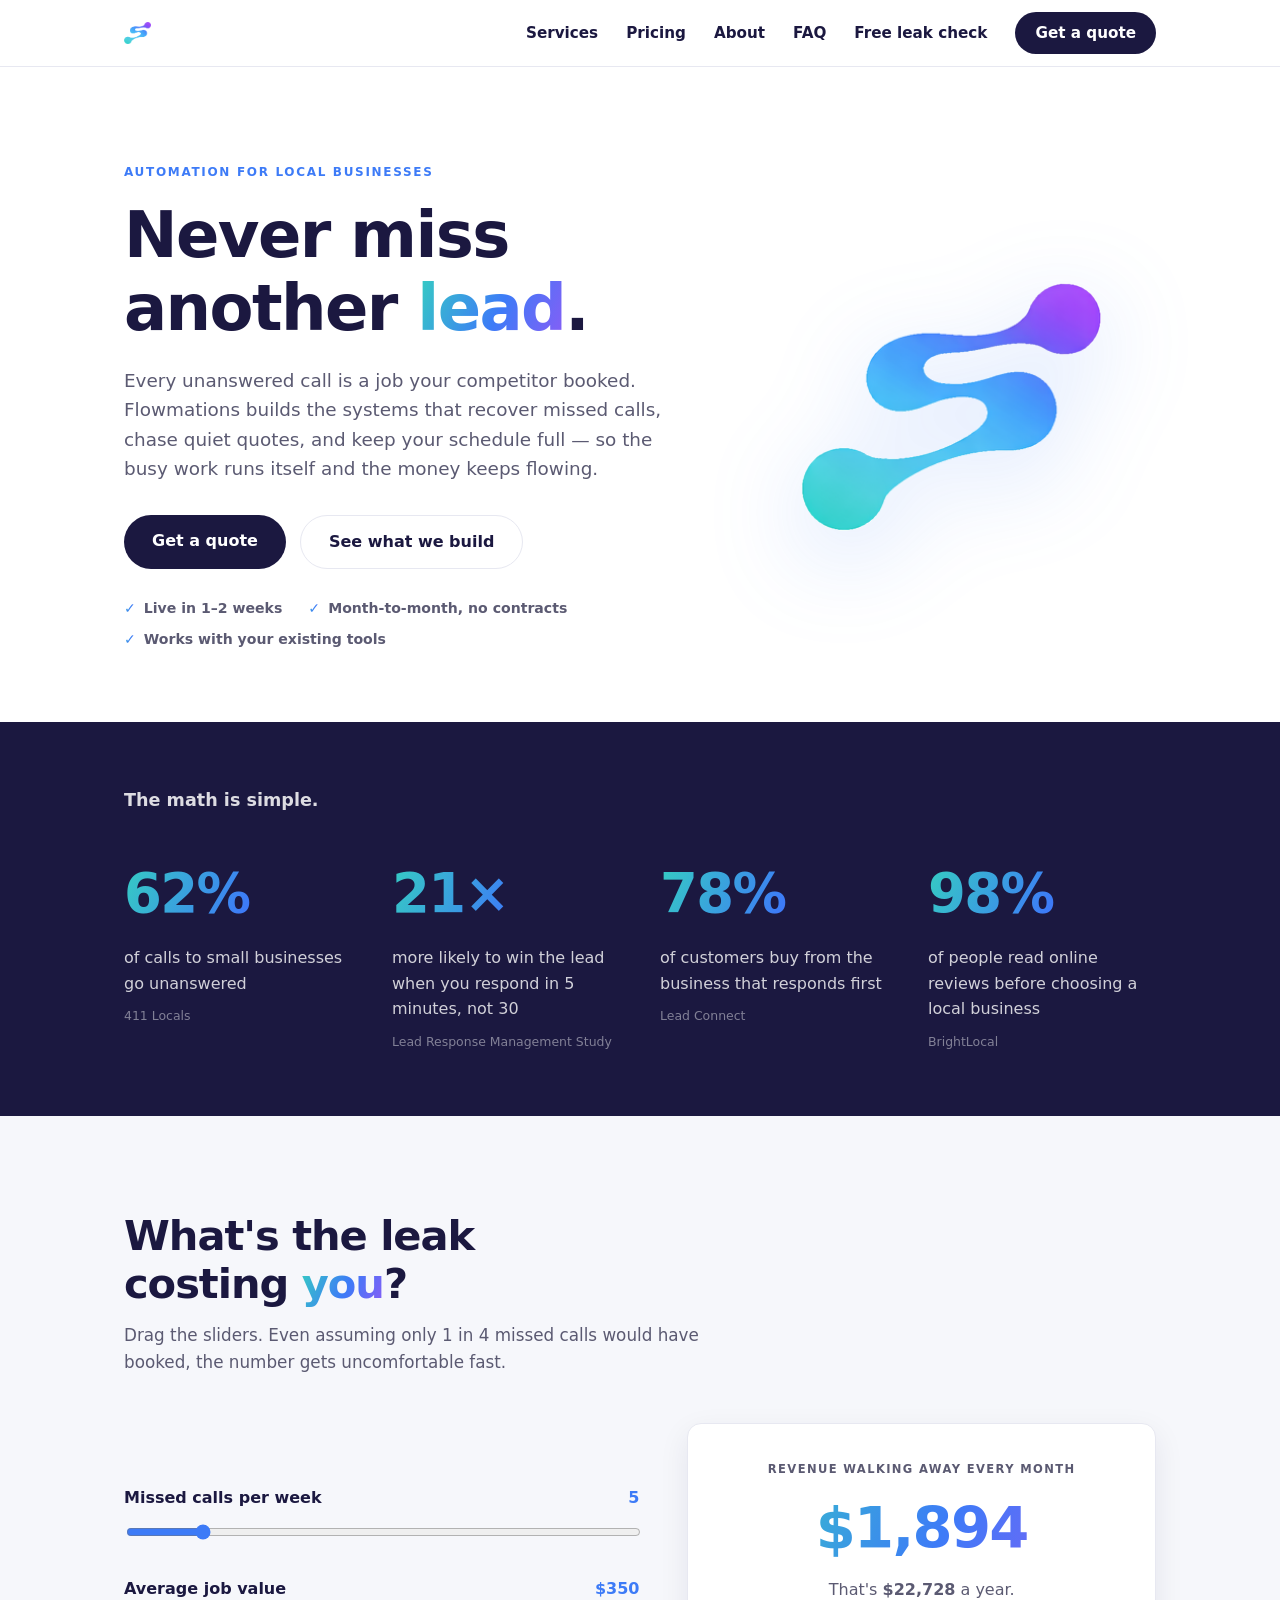
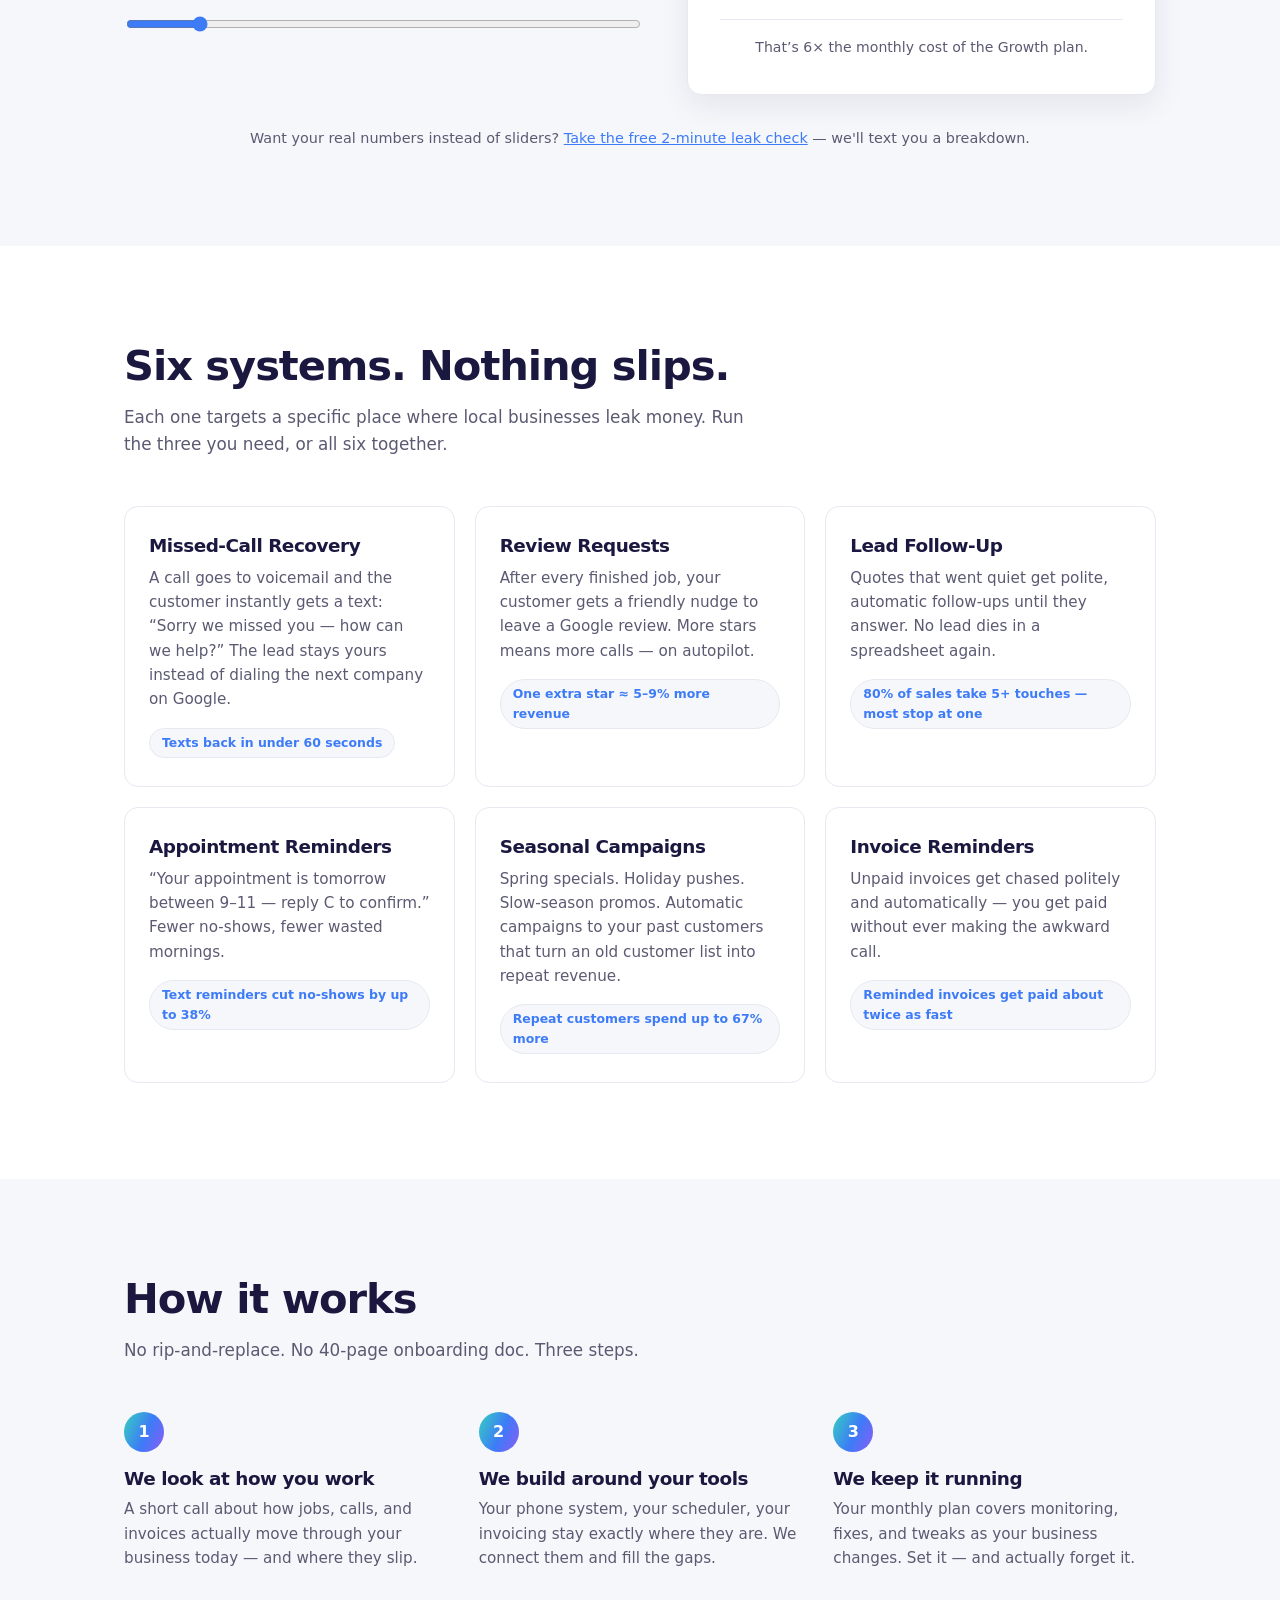
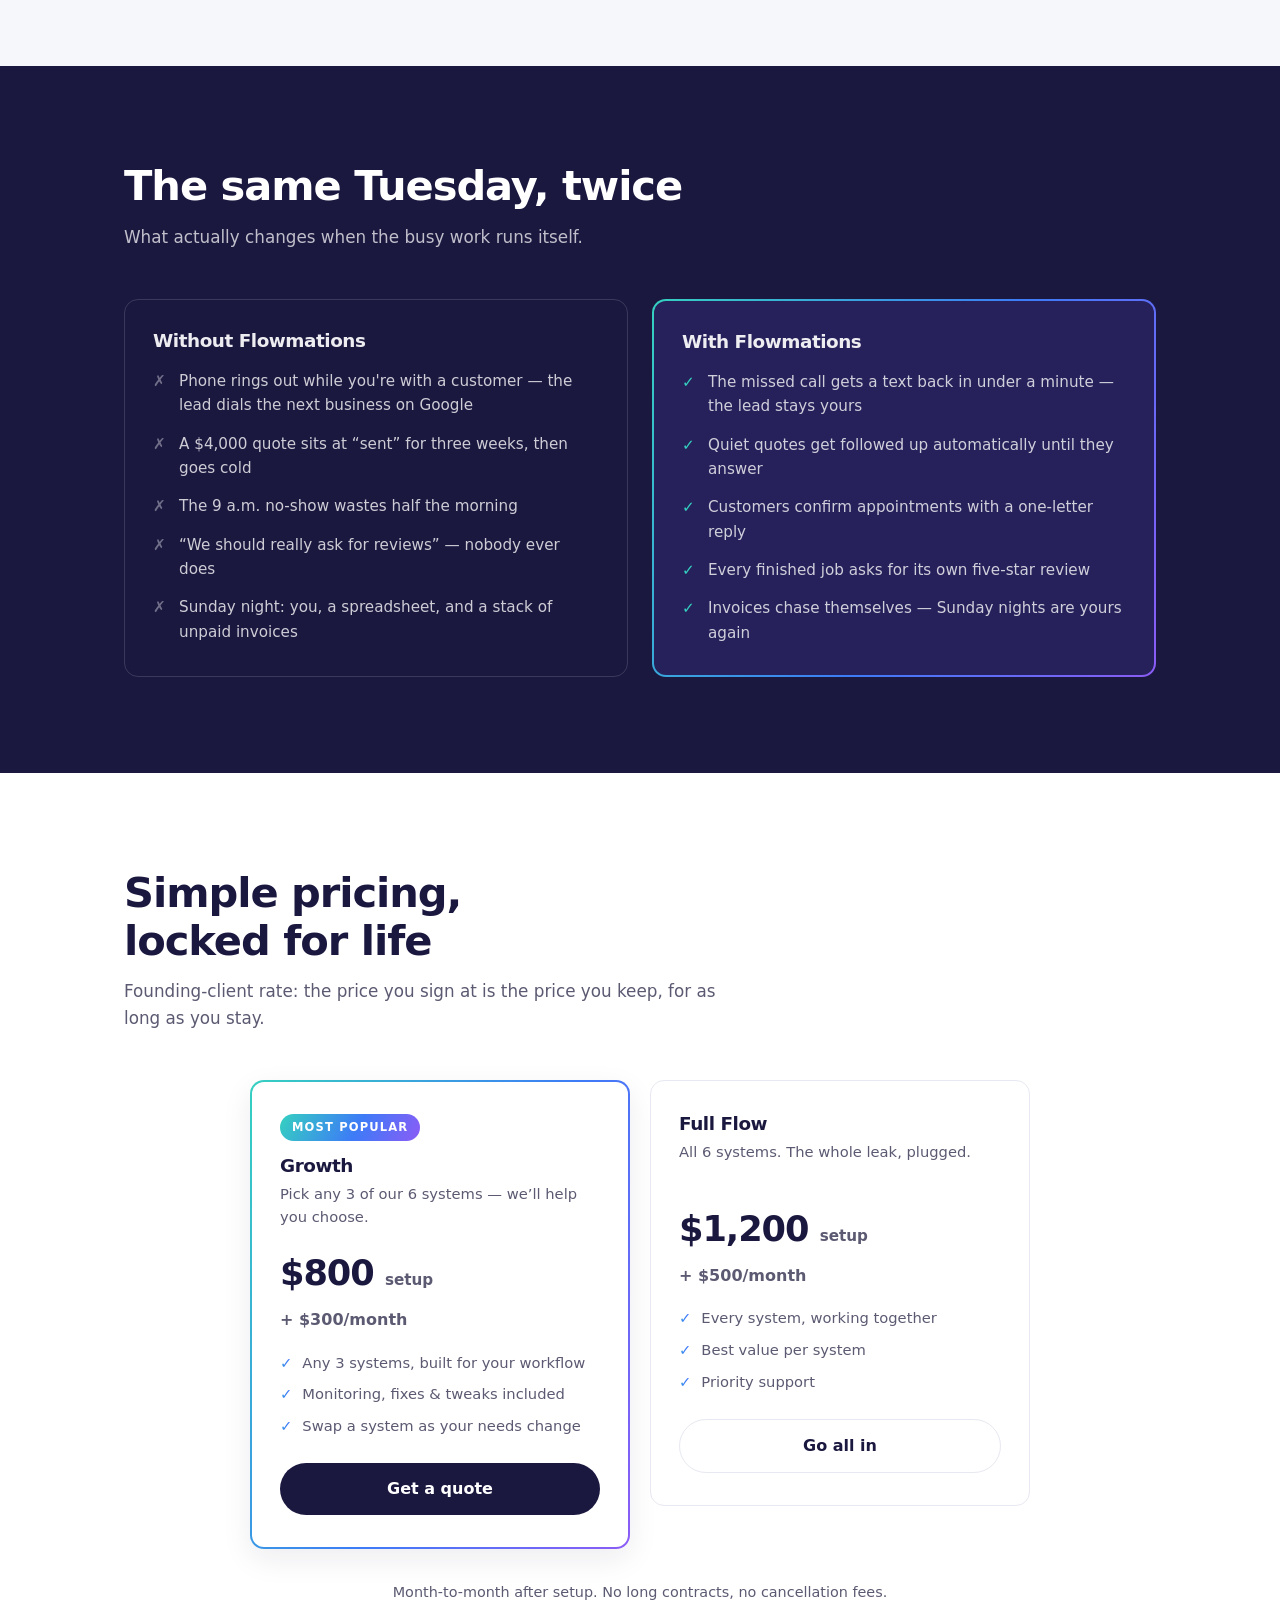
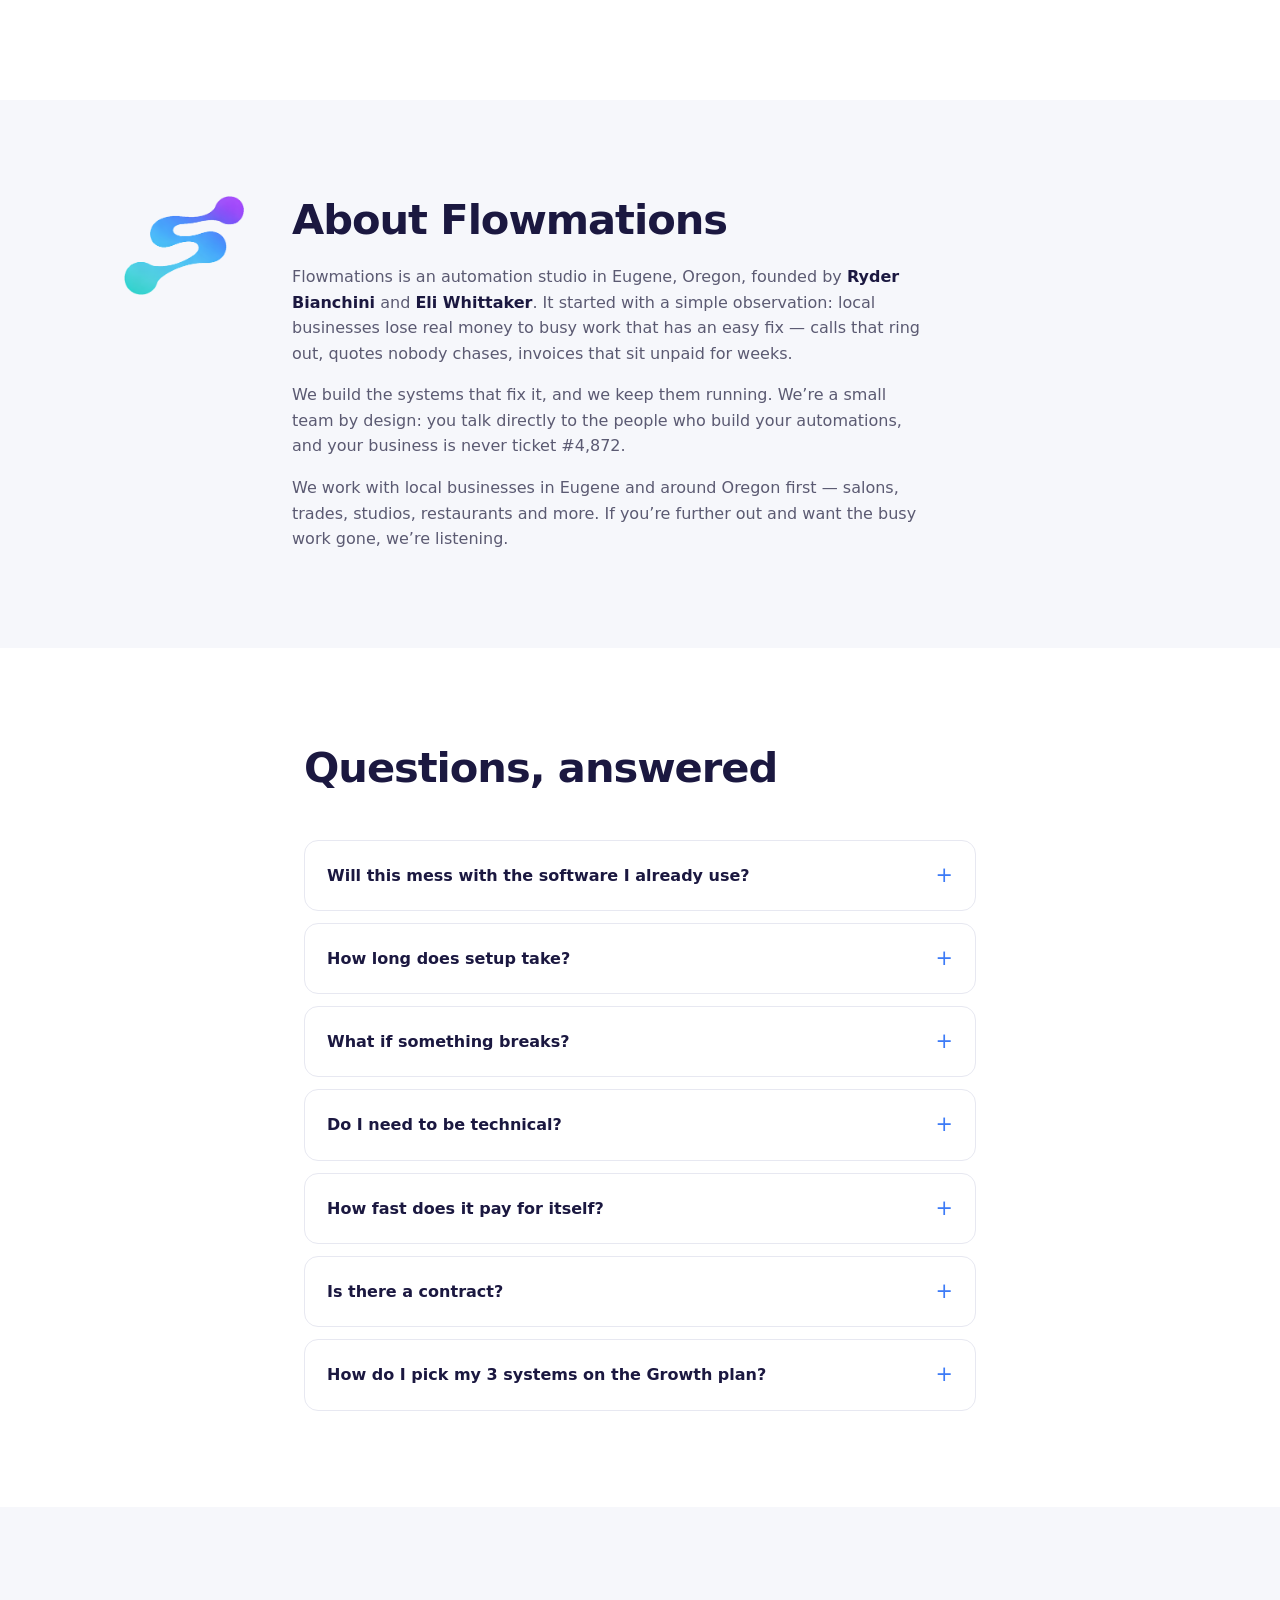
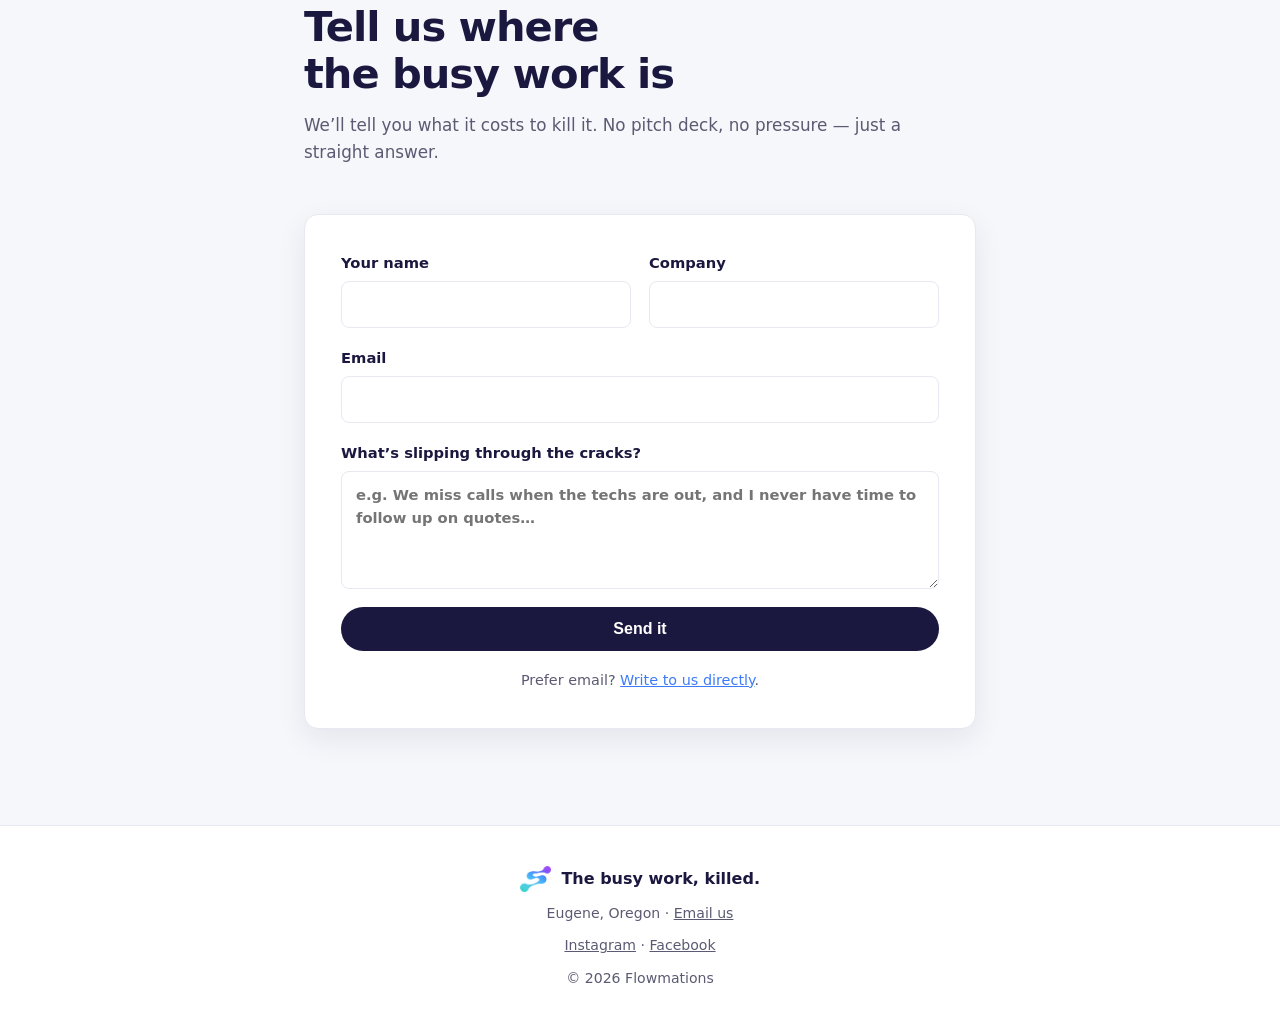
==== commit 21074eb7: "Slim the header: S-mark only at nav-text size, drop the wordmark Co-Authored-By: Claude Fable 5 <nor" ====
--- a/index.html
+++ b/index.html
@@ -6,9 +6,6 @@
 <title>Flowmations — Automation for Local Businesses</title>
 <meta name="description" content="Flowmations builds automations that recover missed calls, chase quotes, and keep your schedule full — so the busy work runs itself.">
 <link rel="icon" type="image/png" href="img/mark.png">
-<link rel="preconnect" href="https://fonts.googleapis.com">
-<link rel="preconnect" href="https://fonts.gstatic.com" crossorigin>
-<link href="https://fonts.googleapis.com/css2?family=Poppins:wght@600&display=swap" rel="stylesheet">
 <link rel="stylesheet" href="css/style.css">
 </head>
 <body>
@@ -16,8 +13,7 @@
 <header class="nav" id="top">
   <div class="nav-inner">
     <a class="nav-logo" href="#top" aria-label="Flowmations home">
-      <img class="logo-mark" src="img/mark.png" alt="">
-      <span class="logo-word">Flowmations</span>
+      <img class="logo-mark" src="img/mark.png" alt="Flowmations">
     </a>
     <nav class="nav-links" id="navLinks" aria-label="Main">
       <a href="#services">Services</a>
--- a/css/style.css
+++ b/css/style.css
@@ -123,15 +123,8 @@
 }
 .logo-mark {
   display: block;
-  height: 28px;
+  height: 22px;
   width: auto;
-}
-.logo-word {
-  font-family: Poppins, Montserrat, "Avenir Next", system-ui, sans-serif;
-  font-weight: 600;
-  font-size: 1.15rem;
-  letter-spacing: -0.02em;
-  color: var(--ink);
 }
 .footer-mark {
   display: block;
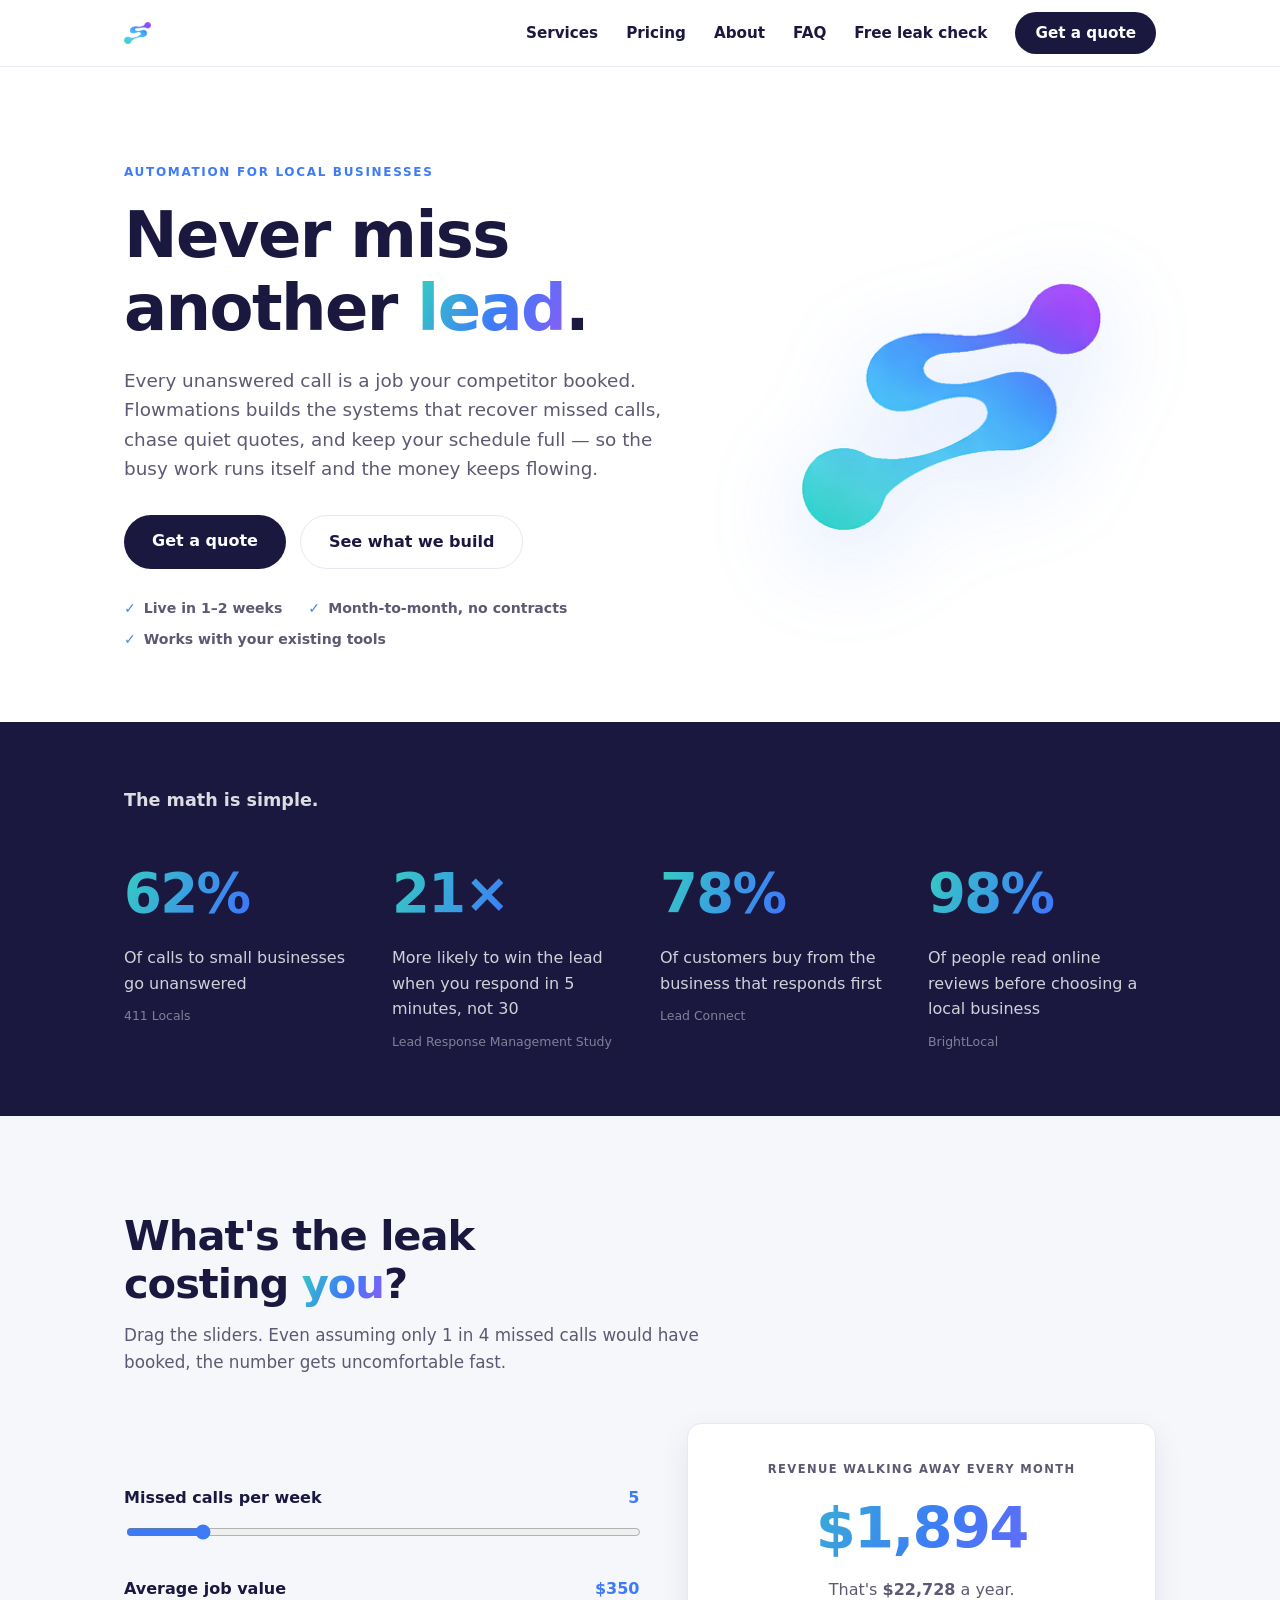
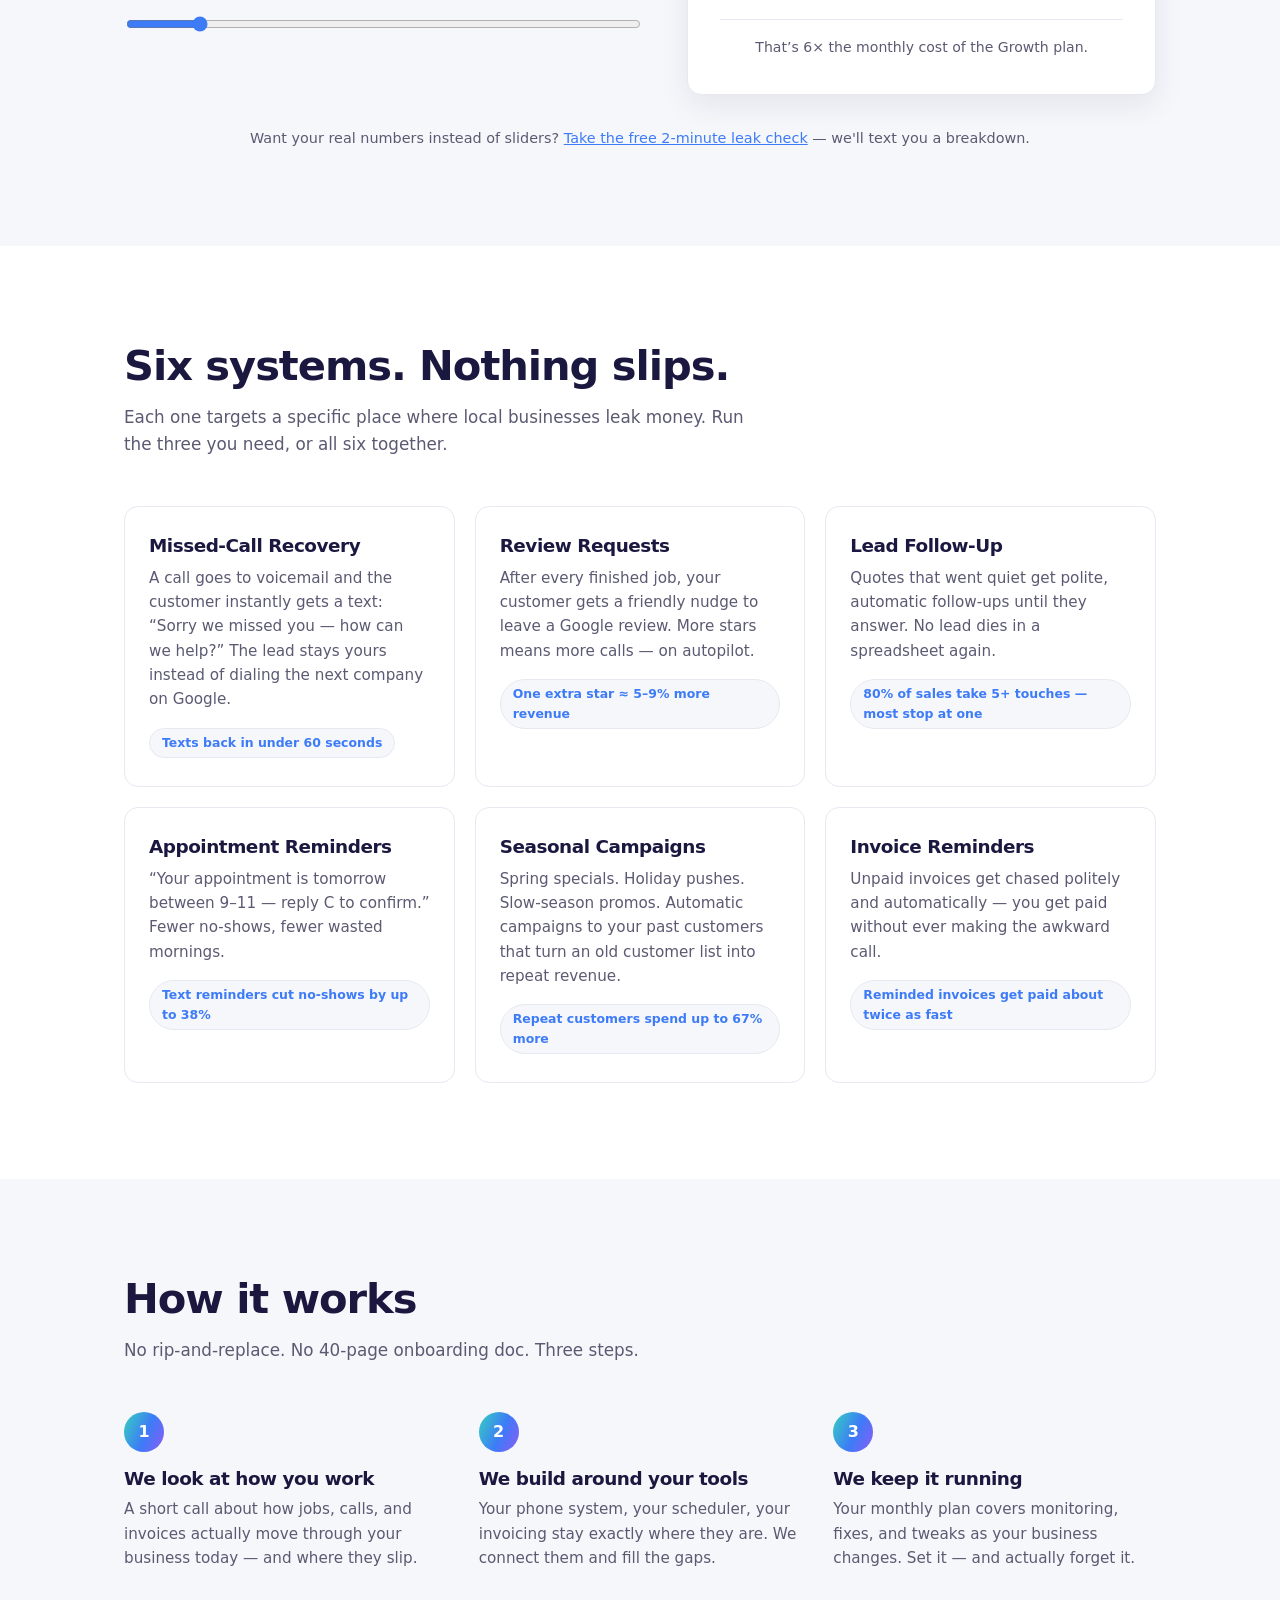
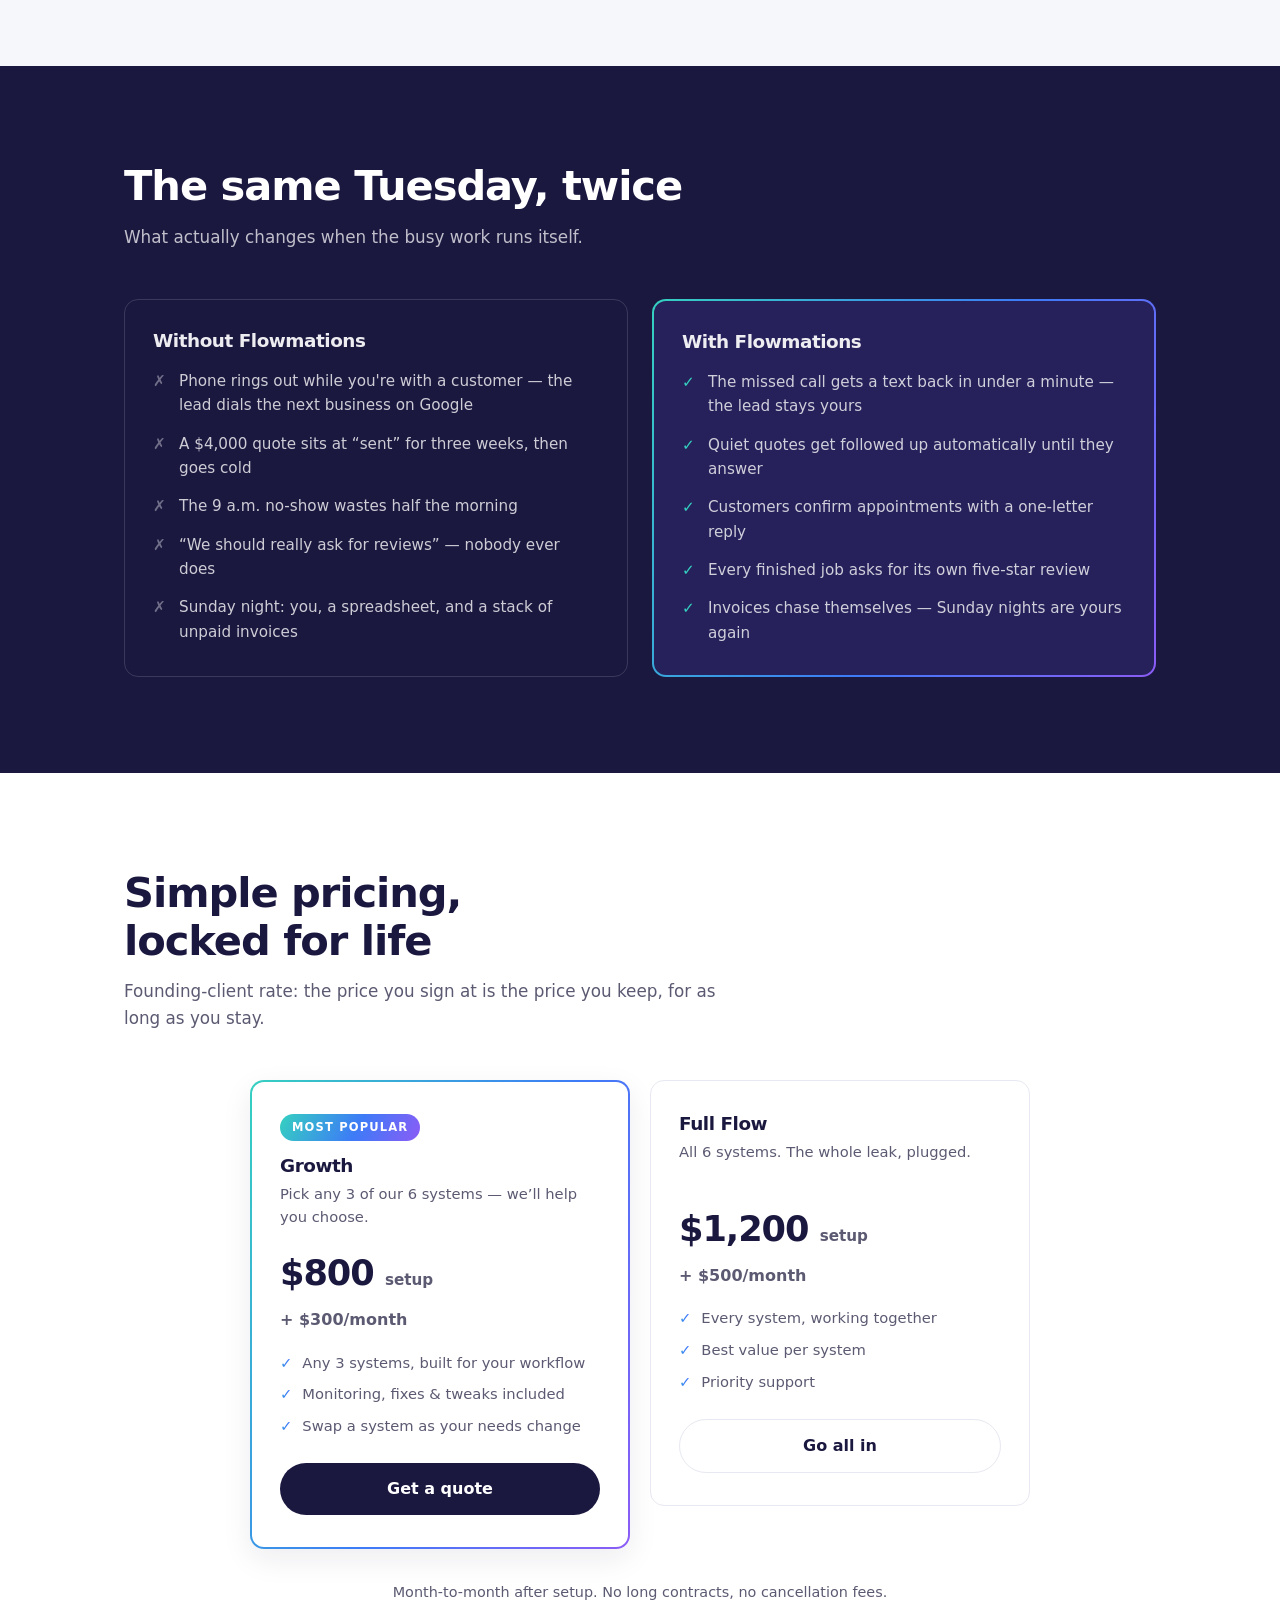
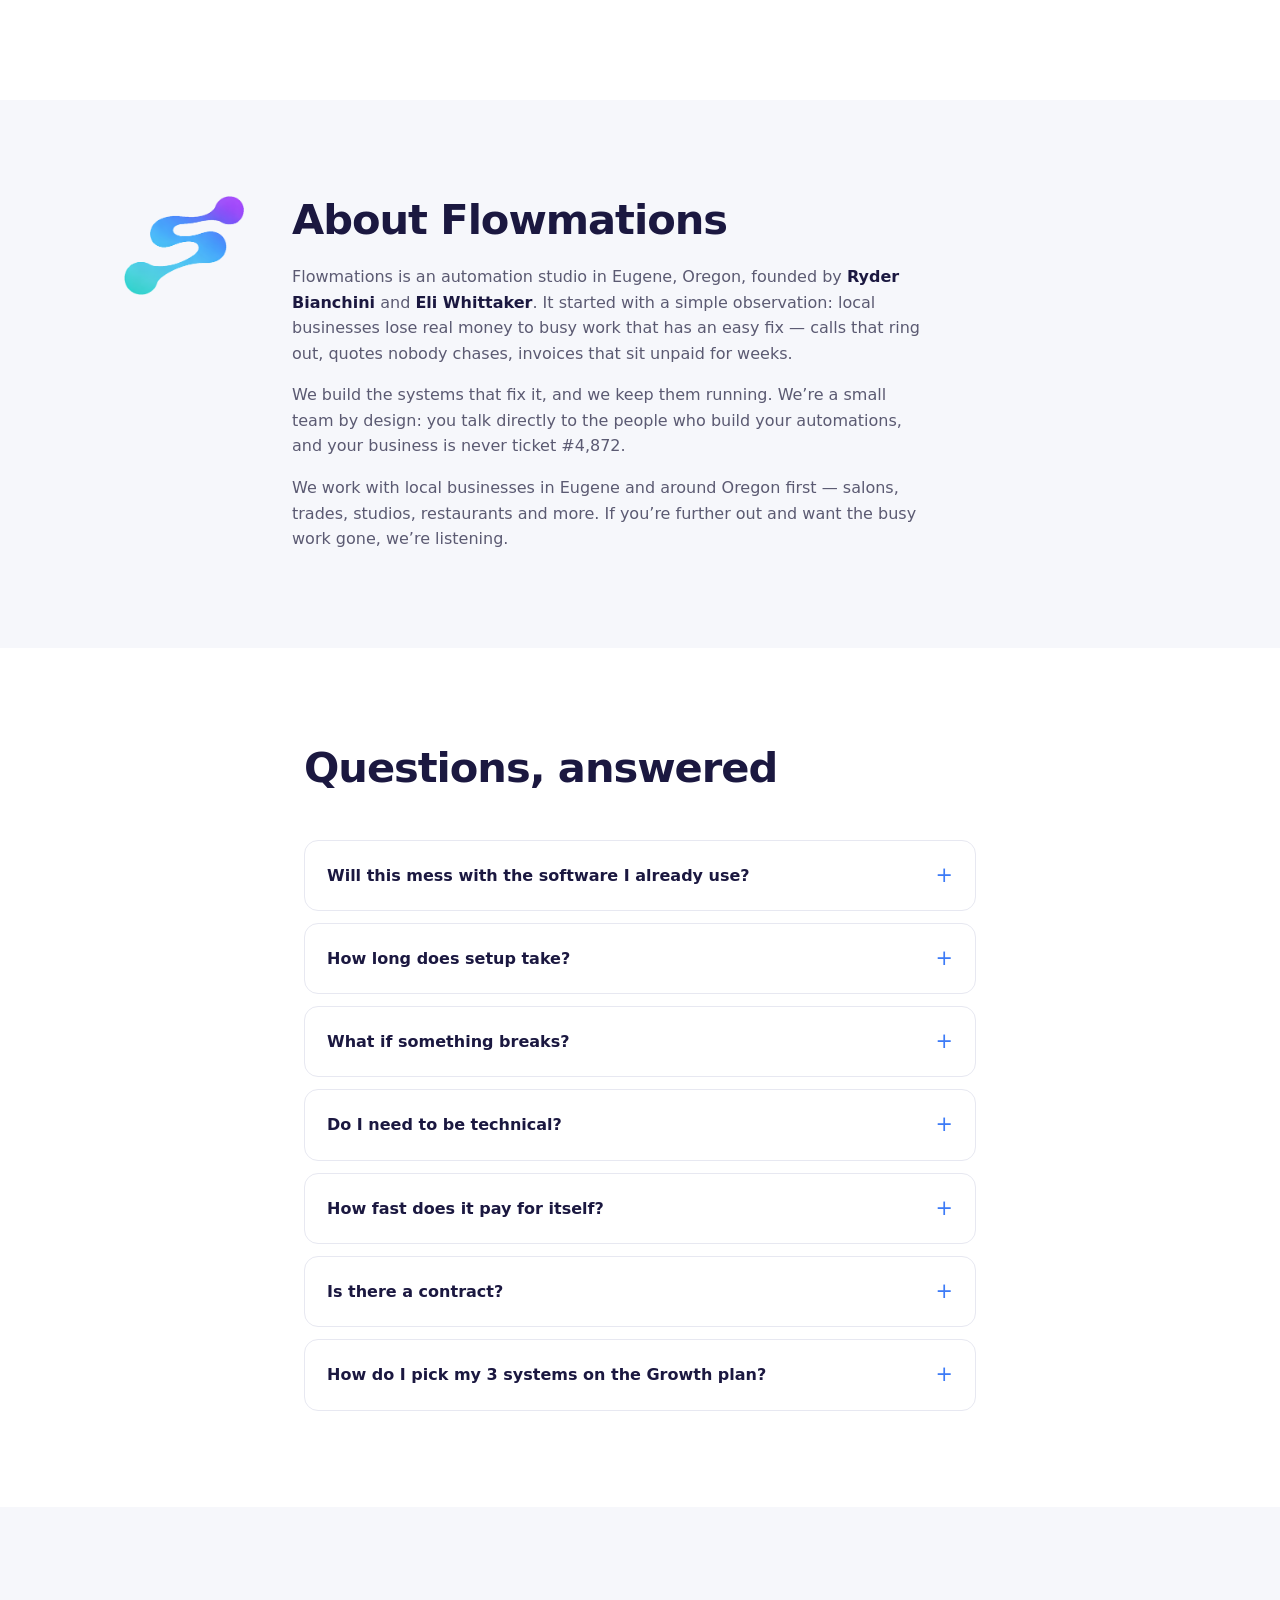
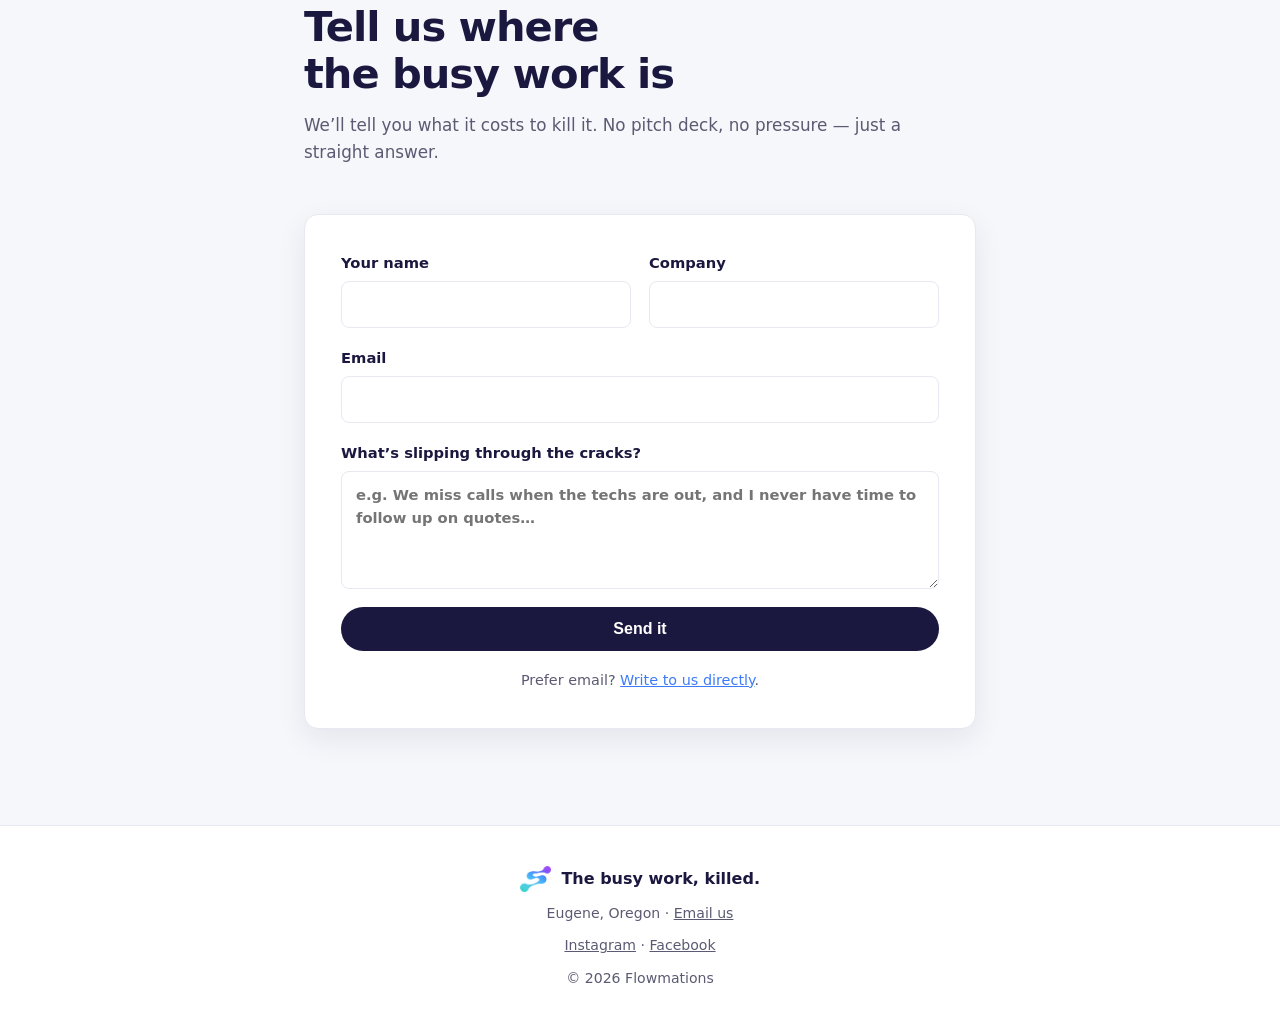
==== commit 1d2805e0: "Capitalize the stat captions in the math section Co-Authored-By: Claude Fable 5 <noreply@anthropic.c" ====
--- a/index.html
+++ b/index.html
@@ -59,22 +59,22 @@
       <div class="stats-grid">
         <div class="stat reveal">
           <span class="stat-num">62%</span>
-          <p>of calls to small businesses go unanswered</p>
+          <p>Of calls to small businesses go unanswered</p>
           <cite>411 Locals</cite>
         </div>
         <div class="stat reveal">
           <span class="stat-num">21×</span>
-          <p>more likely to win the lead when you respond in 5 minutes, not 30</p>
+          <p>More likely to win the lead when you respond in 5 minutes, not 30</p>
           <cite>Lead Response Management Study</cite>
         </div>
         <div class="stat reveal">
           <span class="stat-num">78%</span>
-          <p>of customers buy from the business that responds first</p>
+          <p>Of customers buy from the business that responds first</p>
           <cite>Lead Connect</cite>
         </div>
         <div class="stat reveal">
           <span class="stat-num">98%</span>
-          <p>of people read online reviews before choosing a local business</p>
+          <p>Of people read online reviews before choosing a local business</p>
           <cite>BrightLocal</cite>
         </div>
       </div>
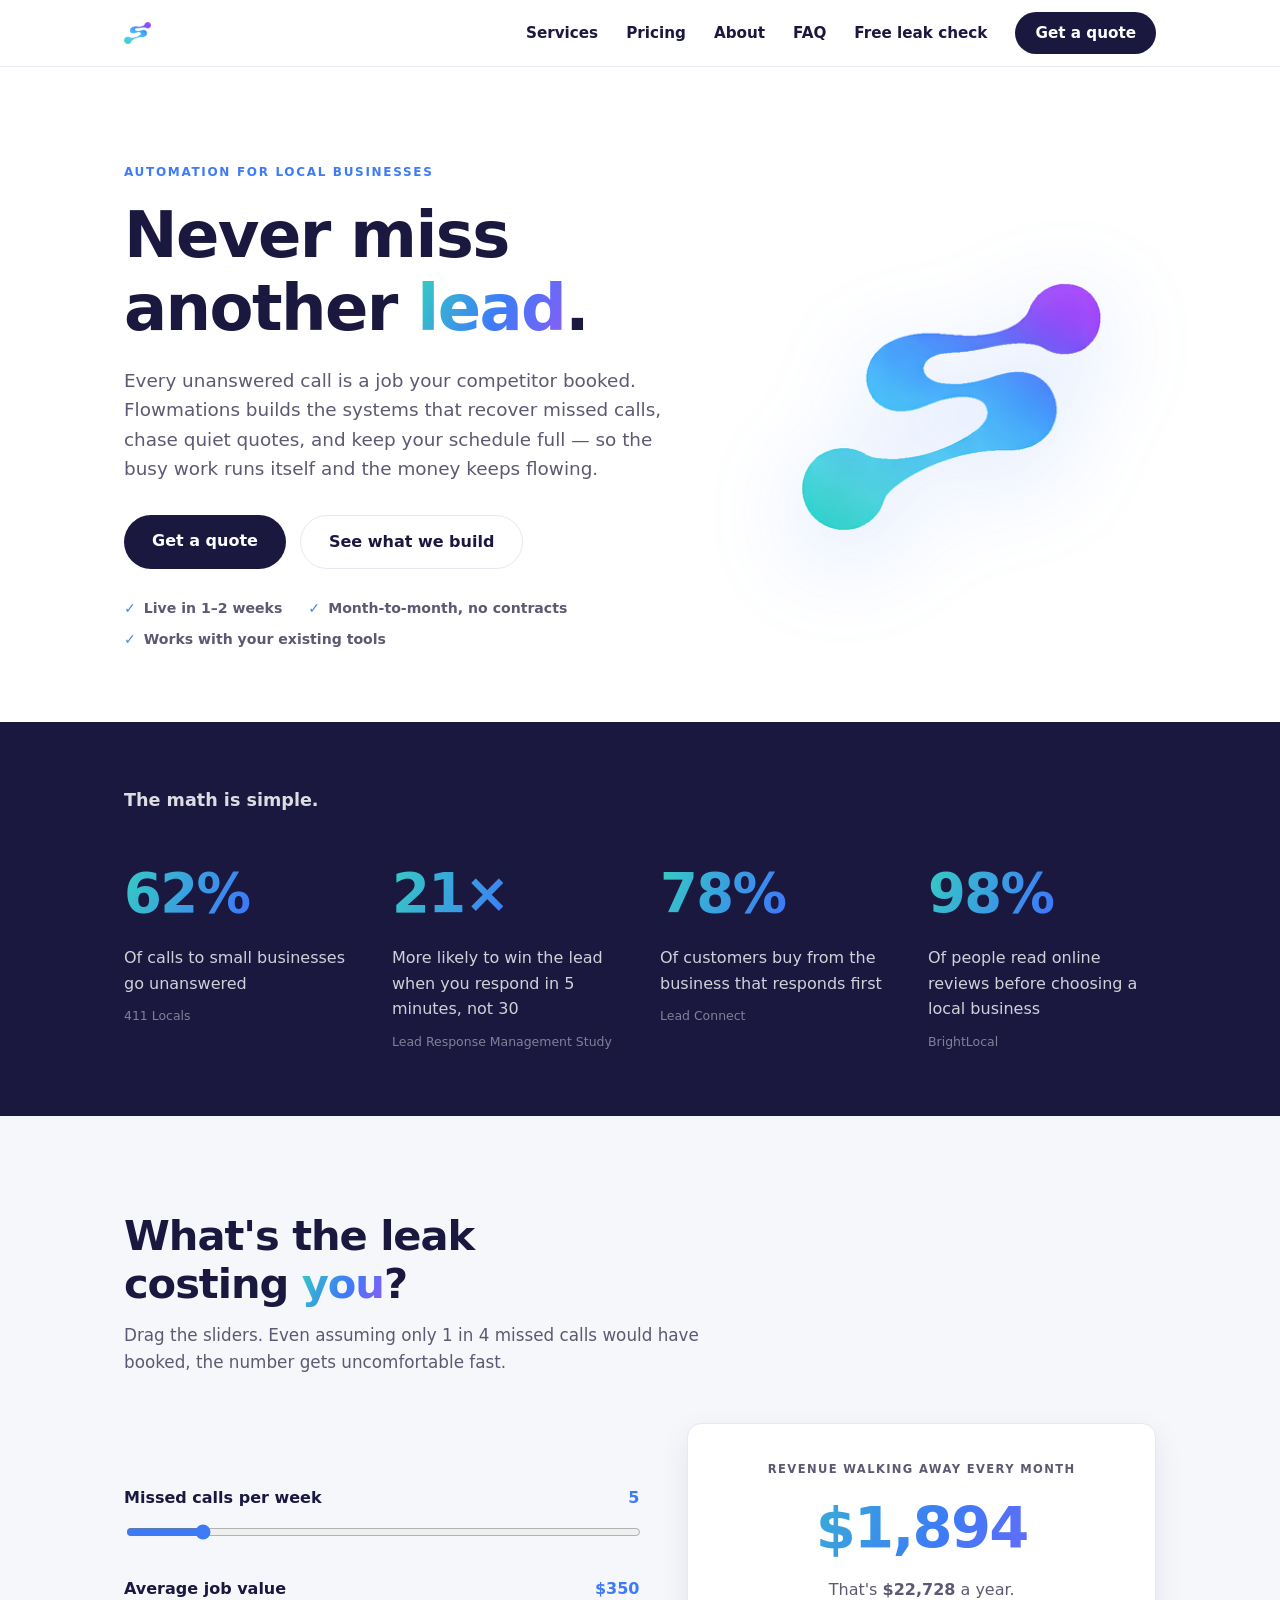
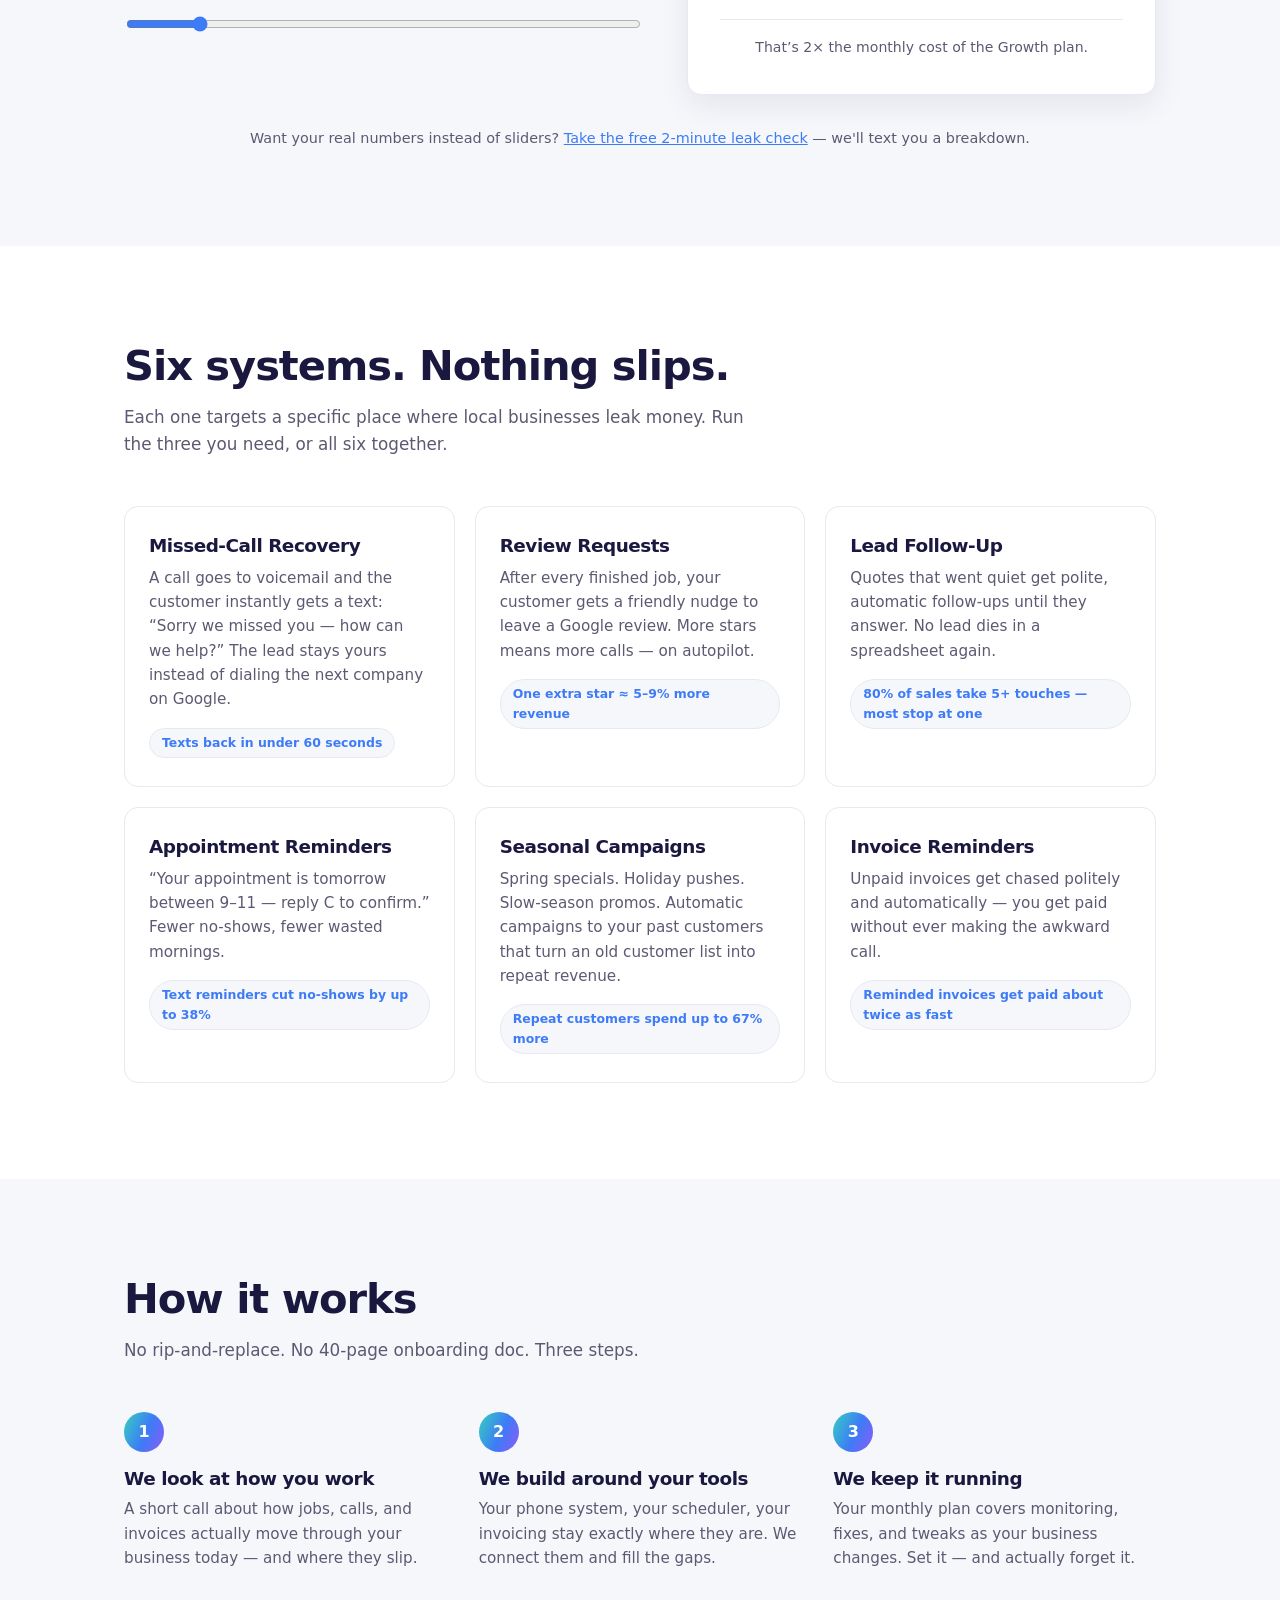
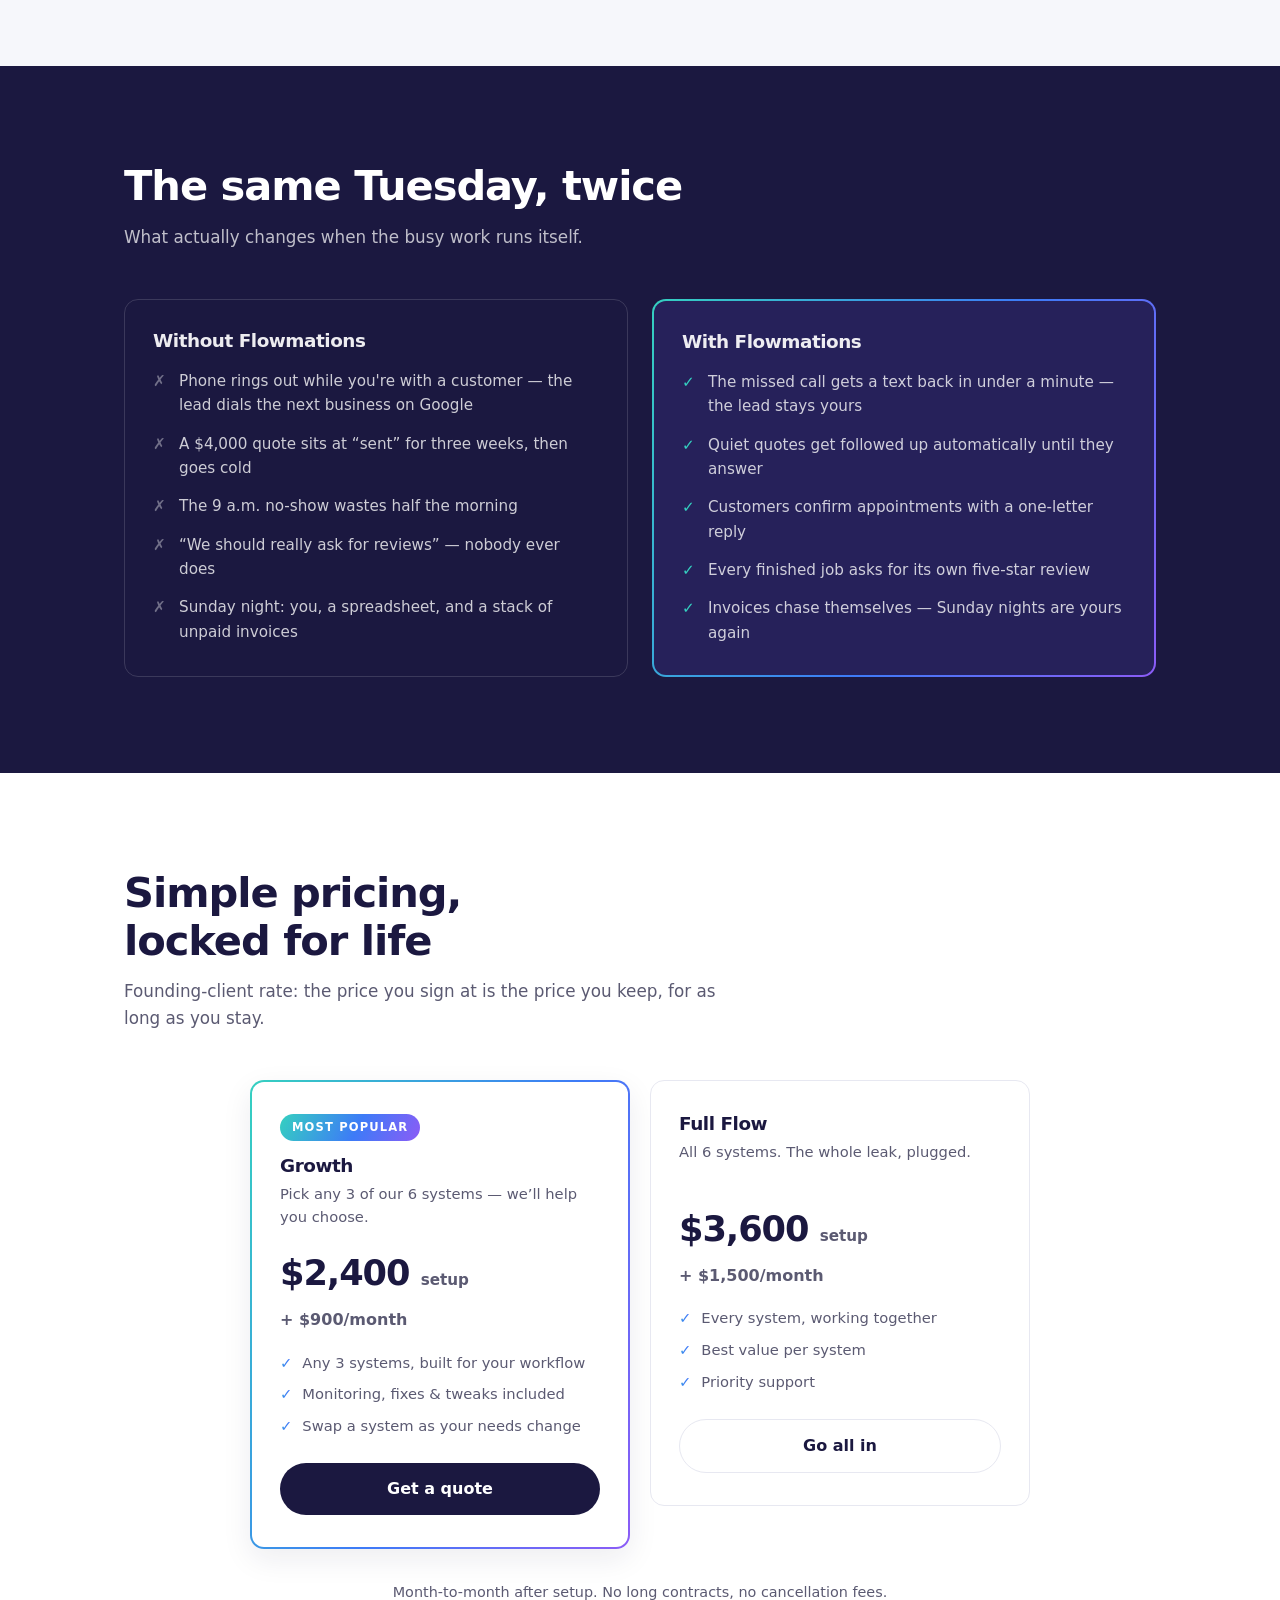
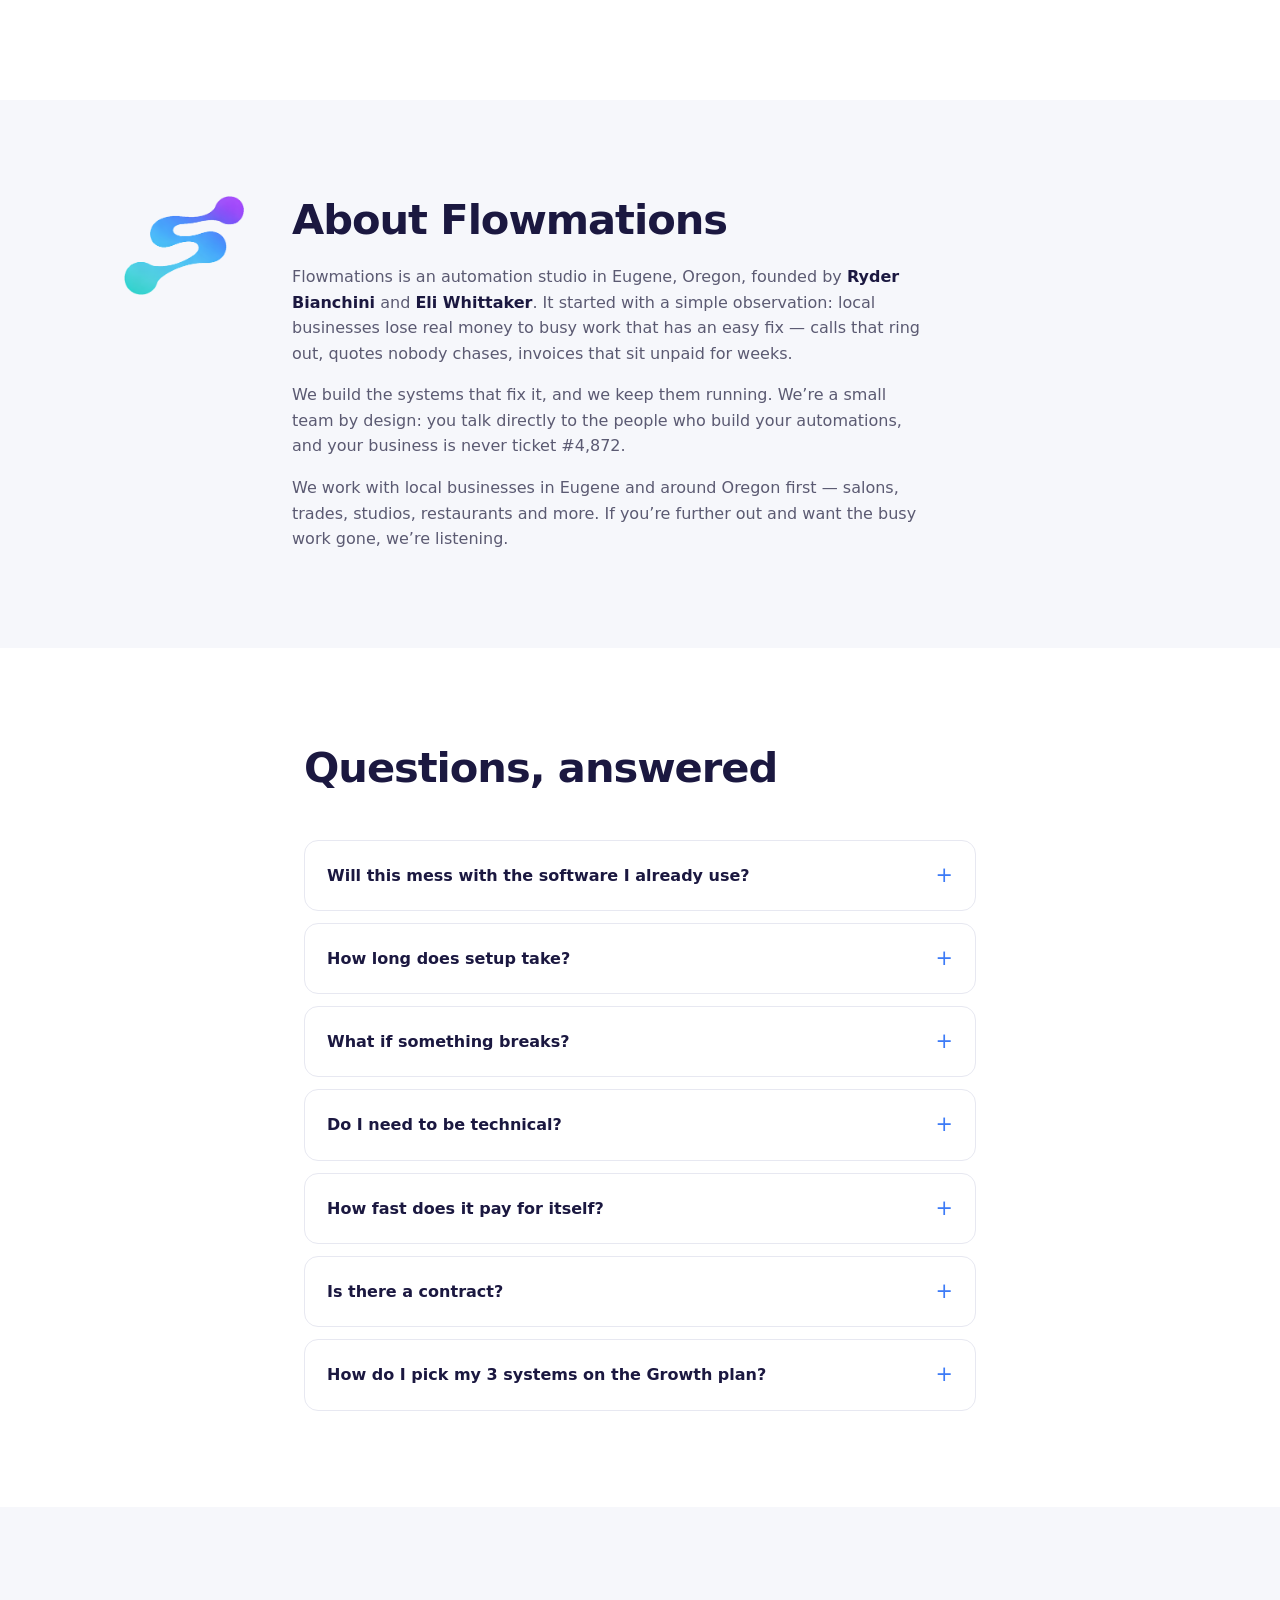
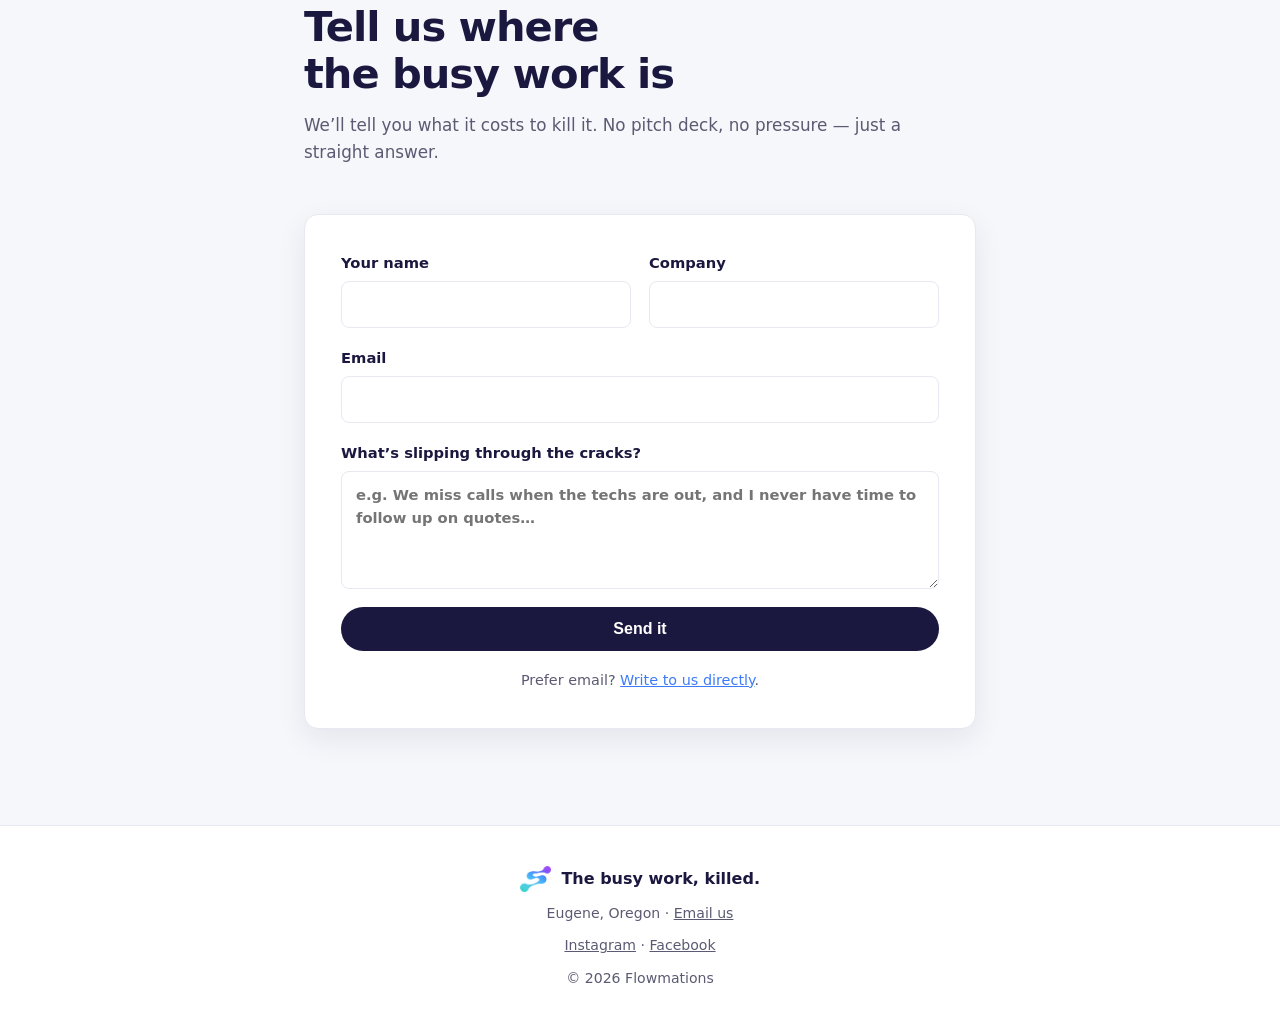
==== commit cdd24618: "Triple both plan prices for a pricing test Growth: $2,400 setup + $900/mo; Full Flow: $3,600 setup +" ====
--- a/index.html
+++ b/index.html
@@ -219,8 +219,8 @@
           <p class="tier-badge">Most popular</p>
           <h3>Growth</h3>
           <p class="tier-desc">Pick any 3 of our 6 systems — we’ll help you choose.</p>
-          <p class="tier-price">$800 <span>setup</span></p>
-          <p class="tier-monthly">+ $300/month</p>
+          <p class="tier-price">$2,400 <span>setup</span></p>
+          <p class="tier-monthly">+ $900/month</p>
           <ul>
             <li>Any 3 systems, built for your workflow</li>
             <li>Monitoring, fixes &amp; tweaks included</li>
@@ -231,8 +231,8 @@
         <article class="tier reveal">
           <h3>Full Flow</h3>
           <p class="tier-desc">All 6 systems. The whole leak, plugged.</p>
-          <p class="tier-price">$1,200 <span>setup</span></p>
-          <p class="tier-monthly">+ $500/month</p>
+          <p class="tier-price">$3,600 <span>setup</span></p>
+          <p class="tier-monthly">+ $1,500/month</p>
           <ul>
             <li>Every system, working together</li>
             <li>Best value per system</li>
@@ -283,7 +283,7 @@
         </details>
         <details>
           <summary>How fast does it pay for itself?</summary>
-          <p>Growth is $300 a month. If your average visit or job is worth a few hundred dollars, one or two recovered customers a month cover it — the calculator above does the napkin math with your own numbers. Everything past that is money you were leaving on the table.</p>
+          <p>Growth is $900 a month. If your average visit or job is worth a few hundred dollars, a few recovered customers a month cover it — the calculator above does the napkin math with your own numbers. Everything past that is money you were leaving on the table.</p>
         </details>
         <details>
           <summary>Is there a contract?</summary>
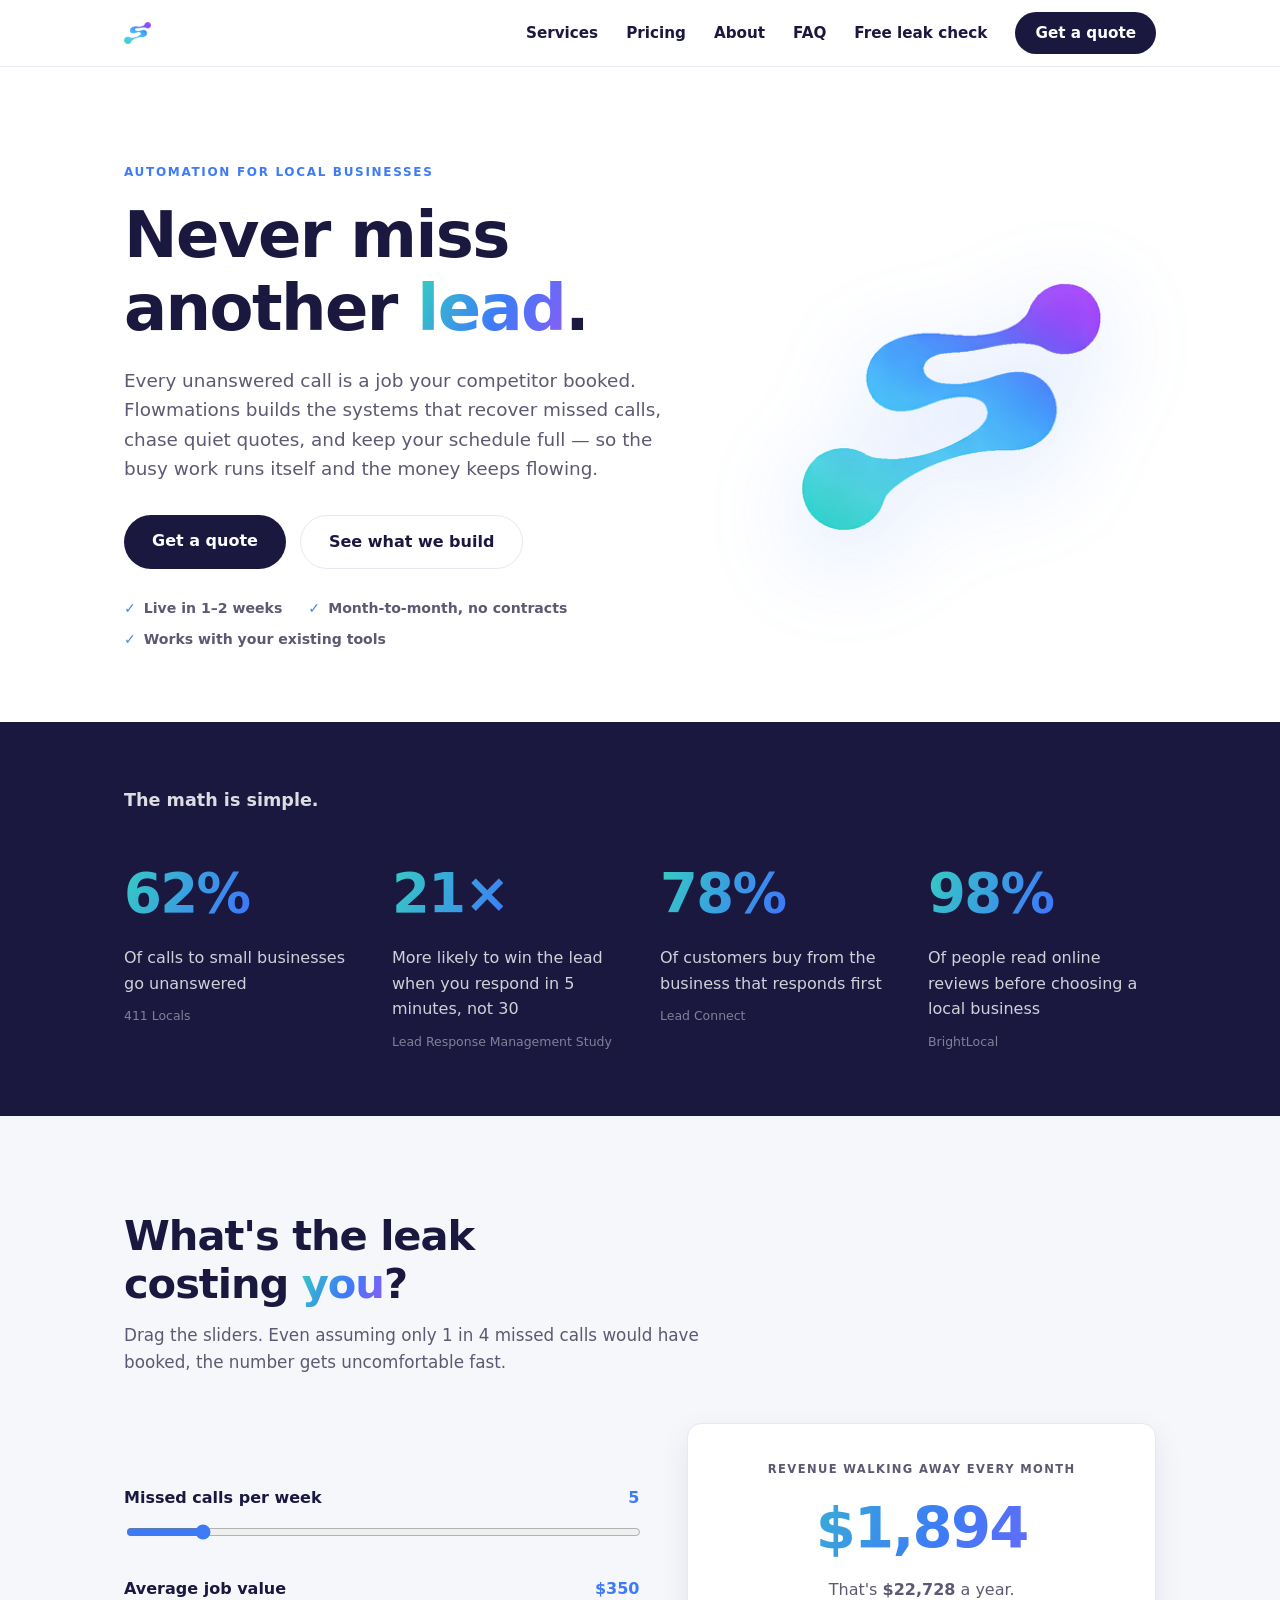
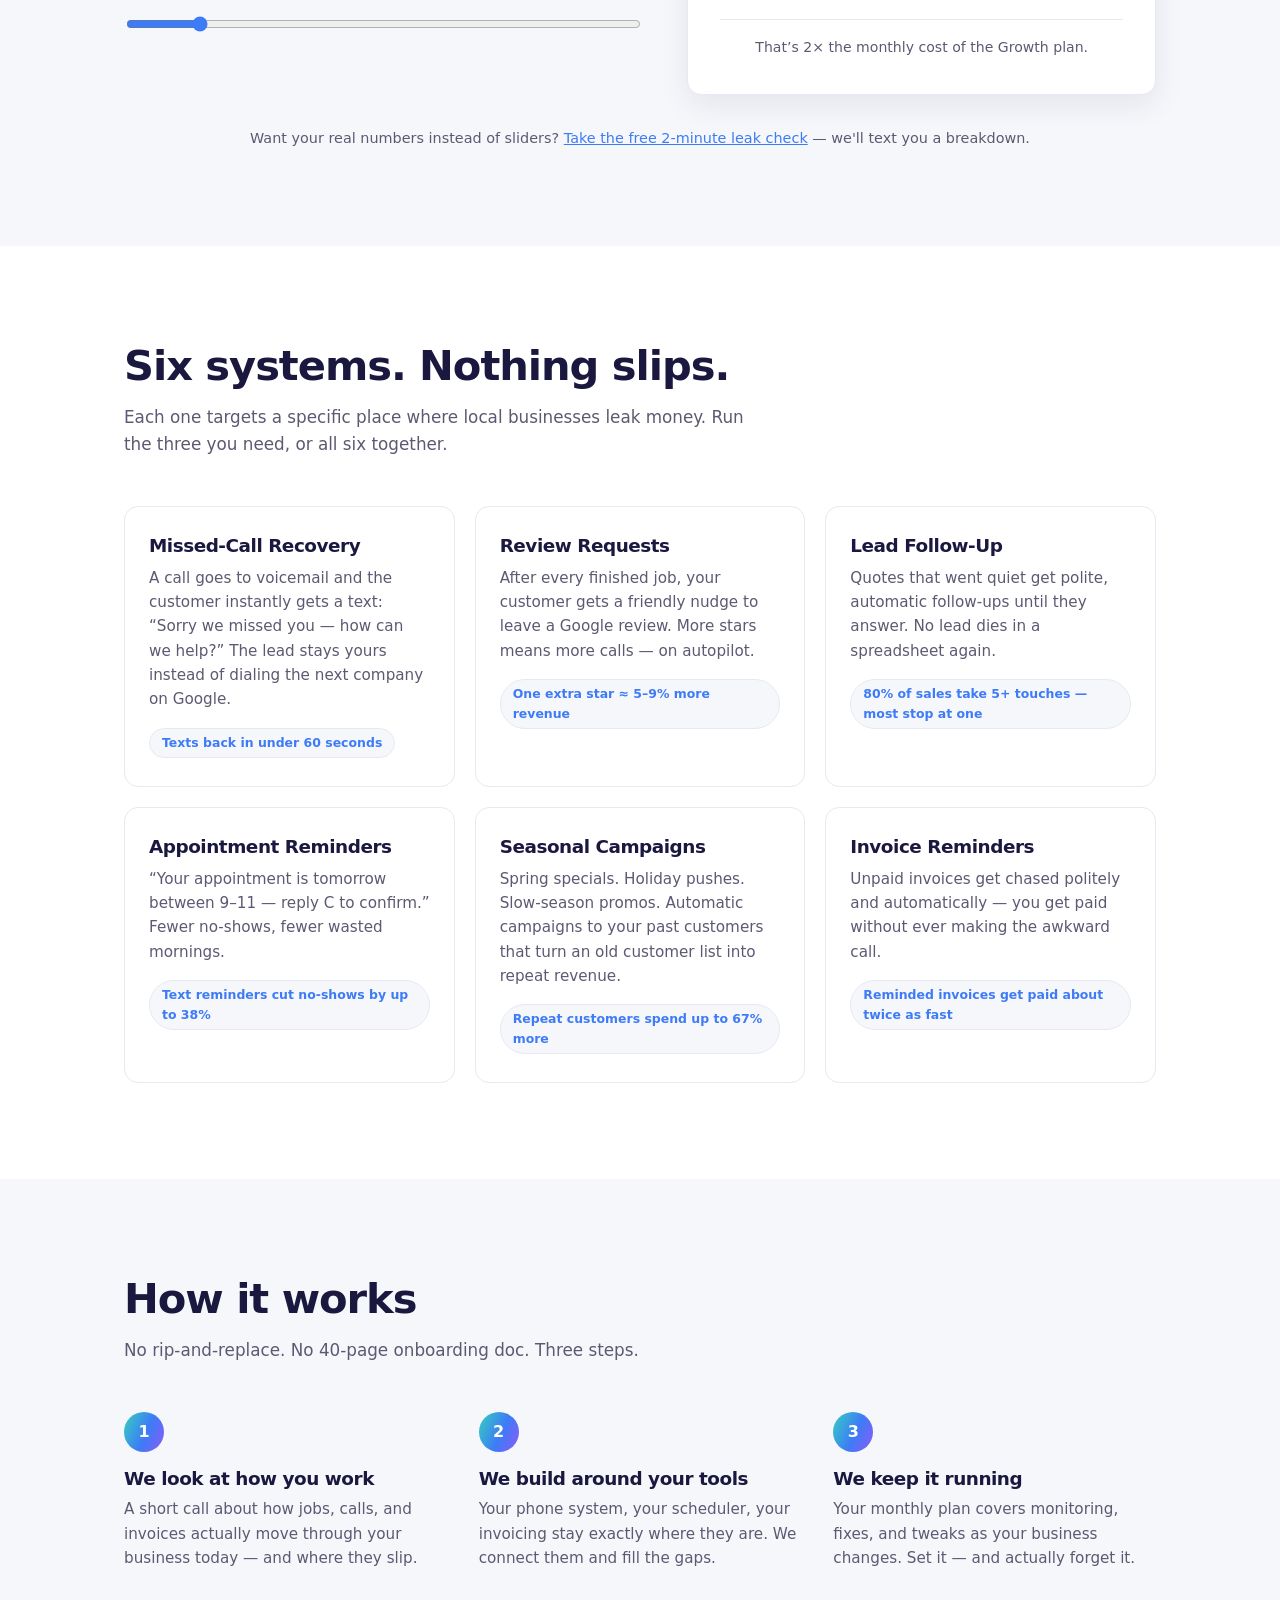
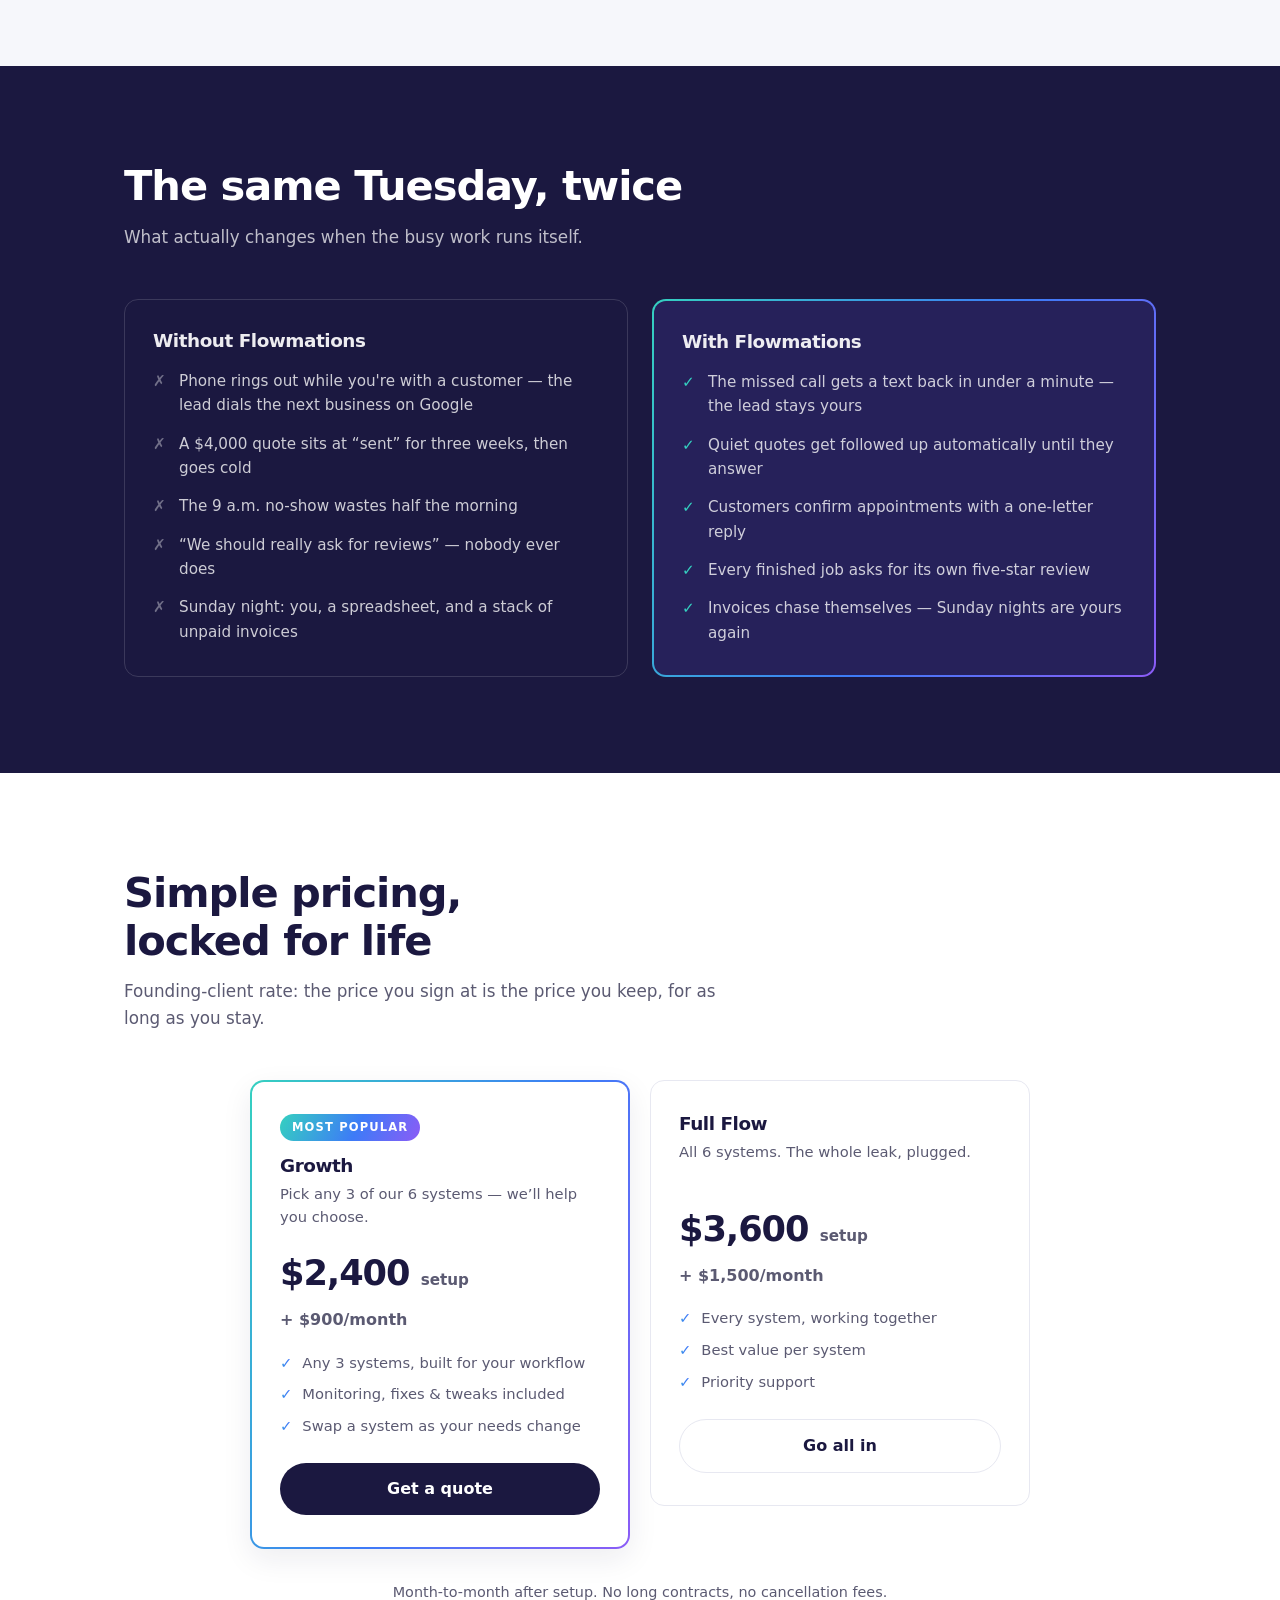
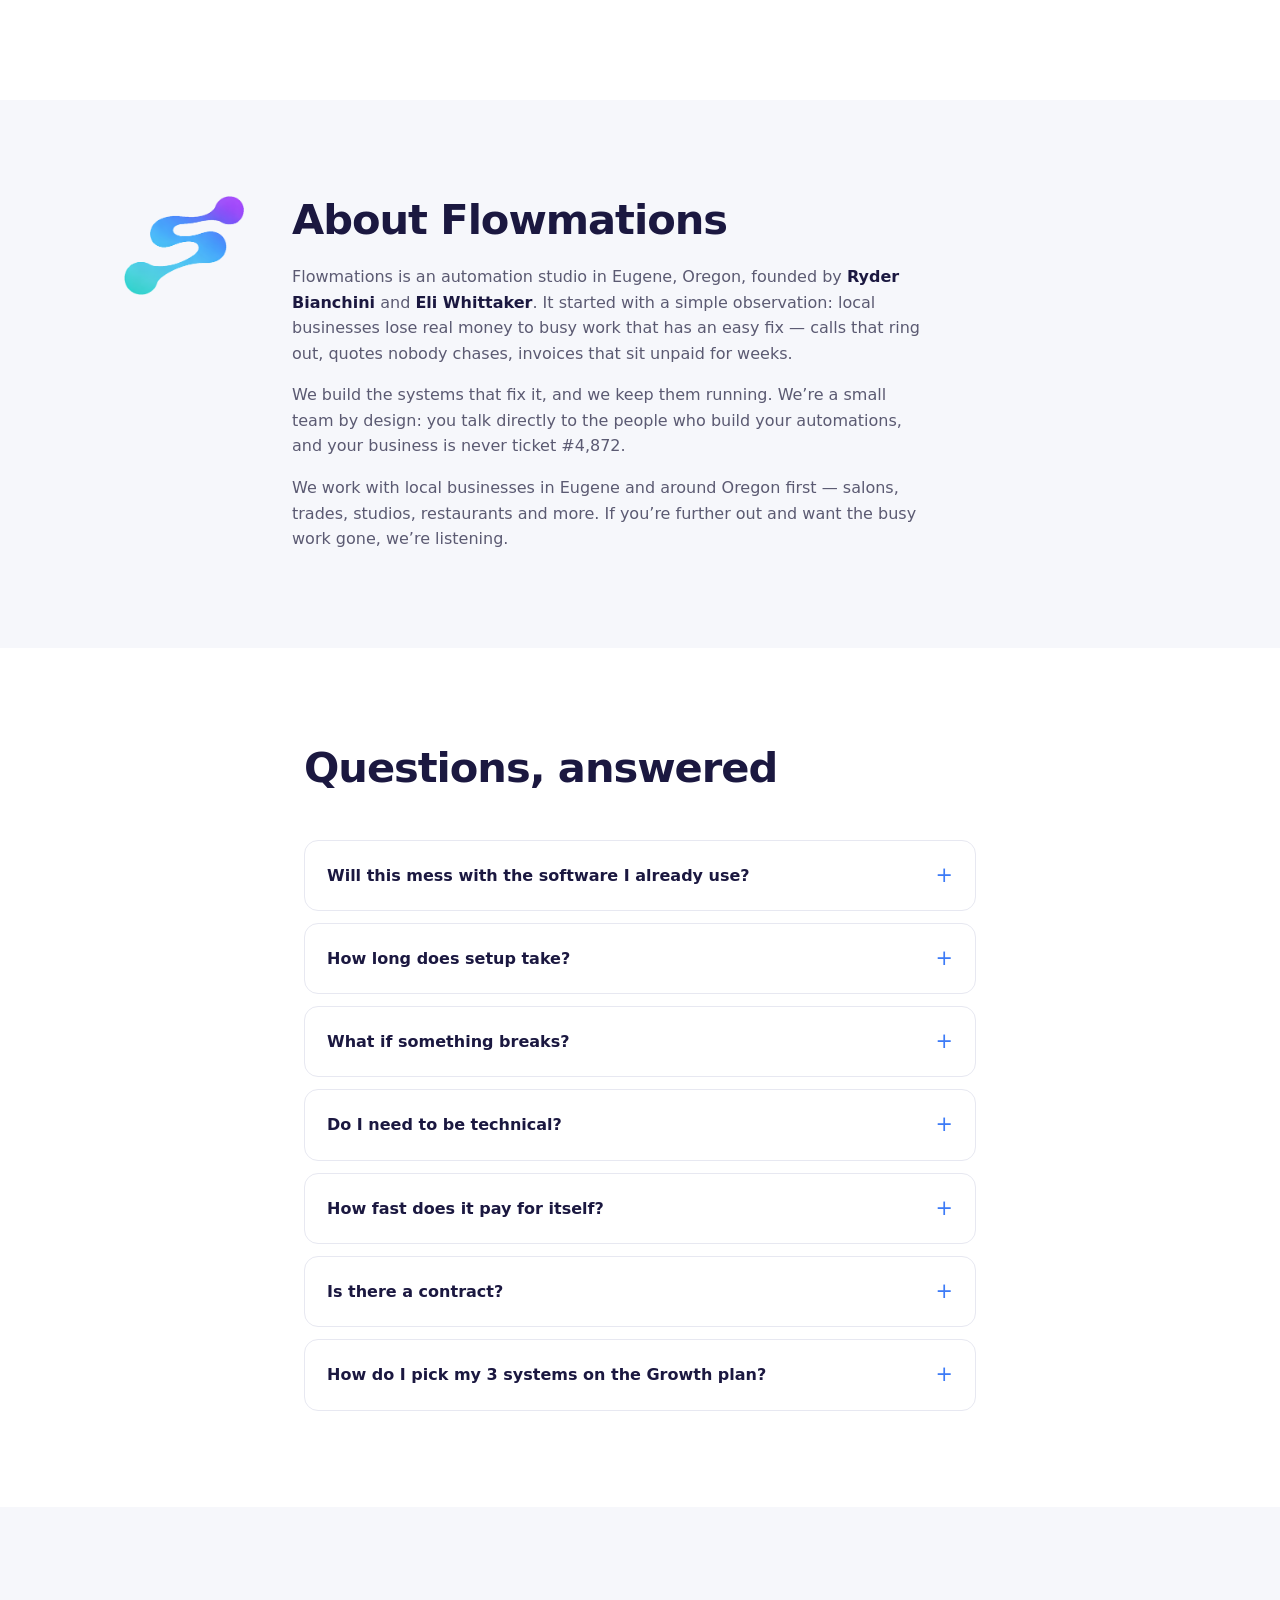
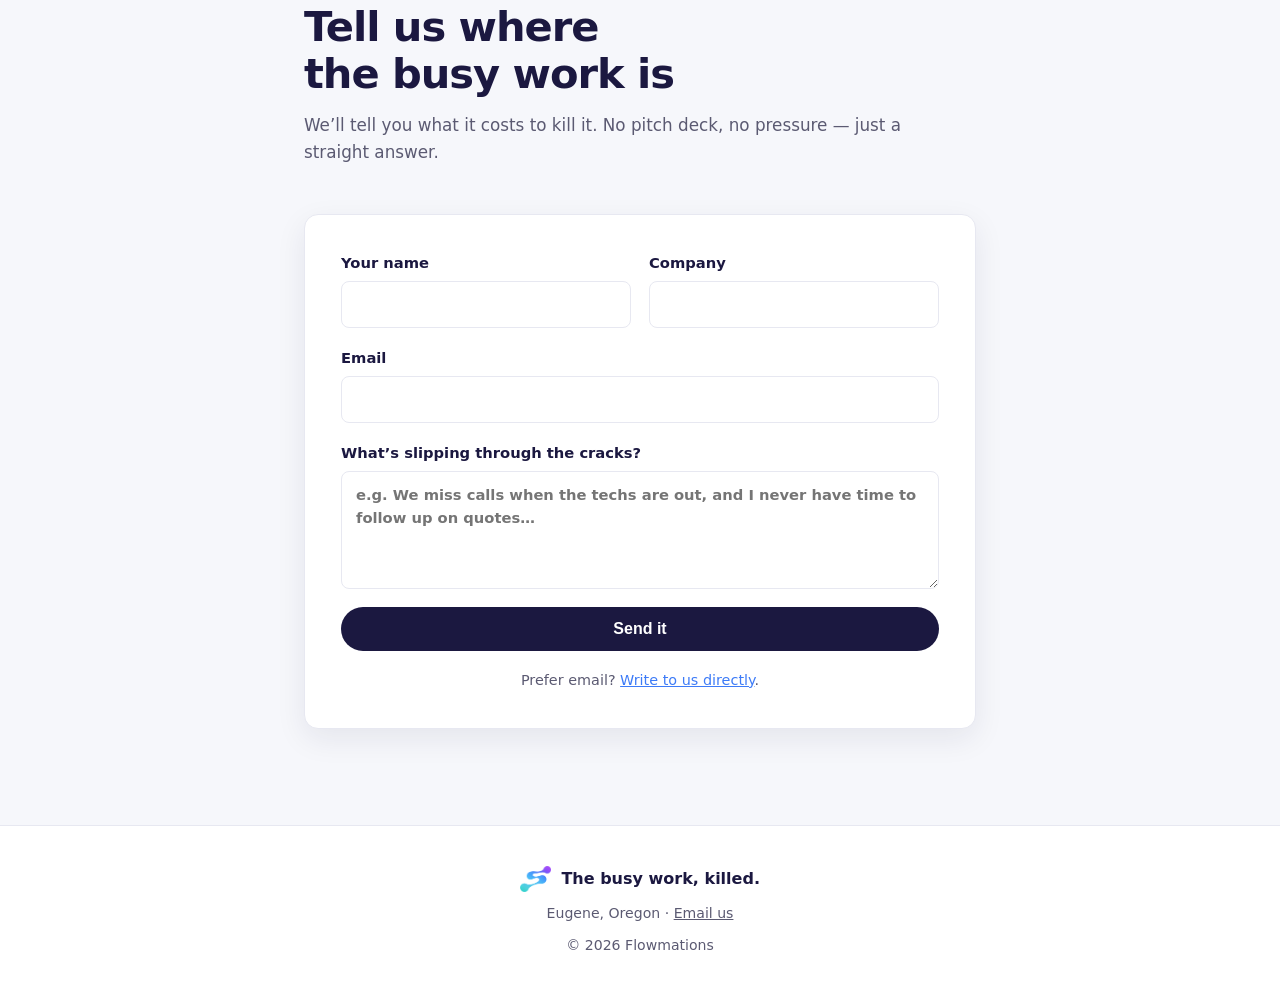
==== commit 2aa6e3e6: "Remove Instagram and Facebook placeholder links from the footer Co-Authored-By: Claude Fable 5 <nore" ====
--- a/index.html
+++ b/index.html
@@ -333,10 +333,6 @@
       <span>The busy work, killed.</span>
     </div>
     <p class="footer-meta">Eugene, Oregon · <a id="footerMail" href="#">Email us</a></p>
-    <!-- Social links: swap # for real profiles when the accounts exist -->
-    <p class="footer-meta footer-social">
-      <a href="#" rel="noopener">Instagram</a> · <a href="#" rel="noopener">Facebook</a>
-    </p>
     <p class="footer-meta">© <span id="year"></span> Flowmations</p>
   </div>
 </footer>
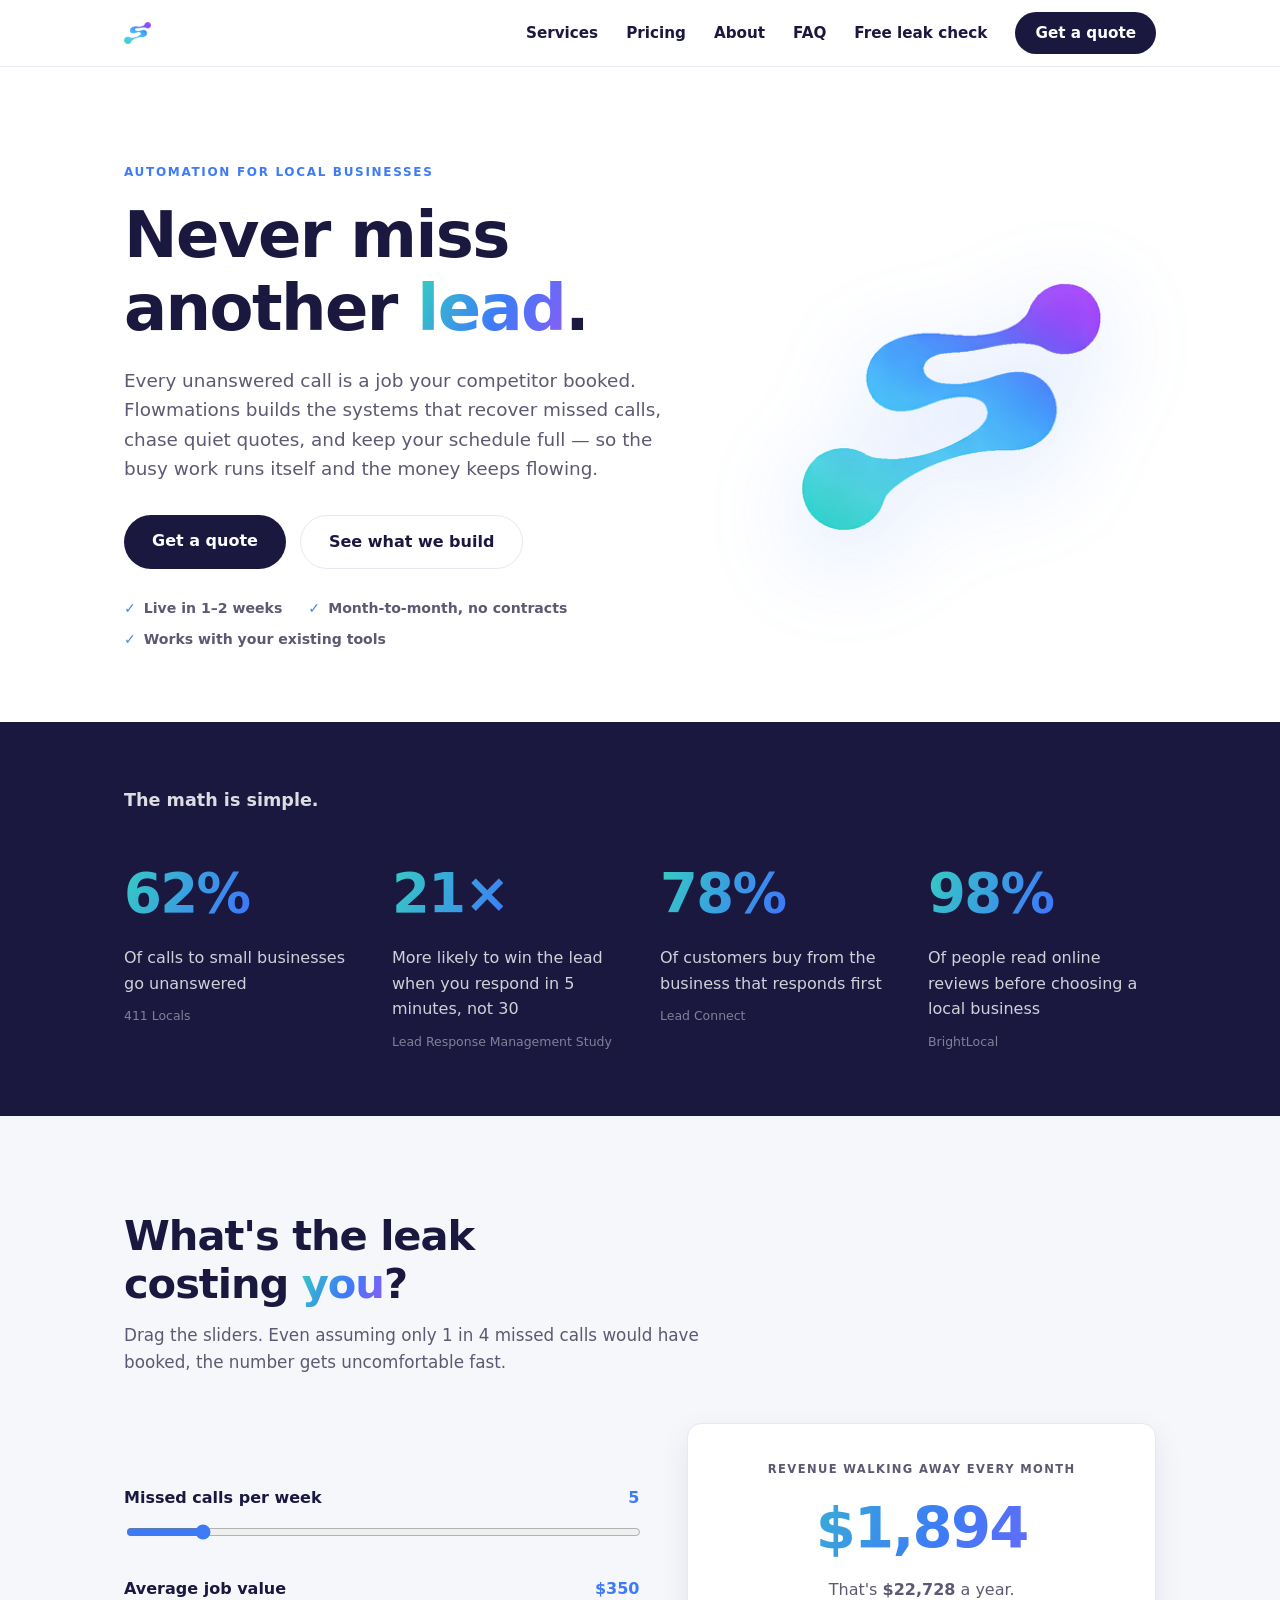
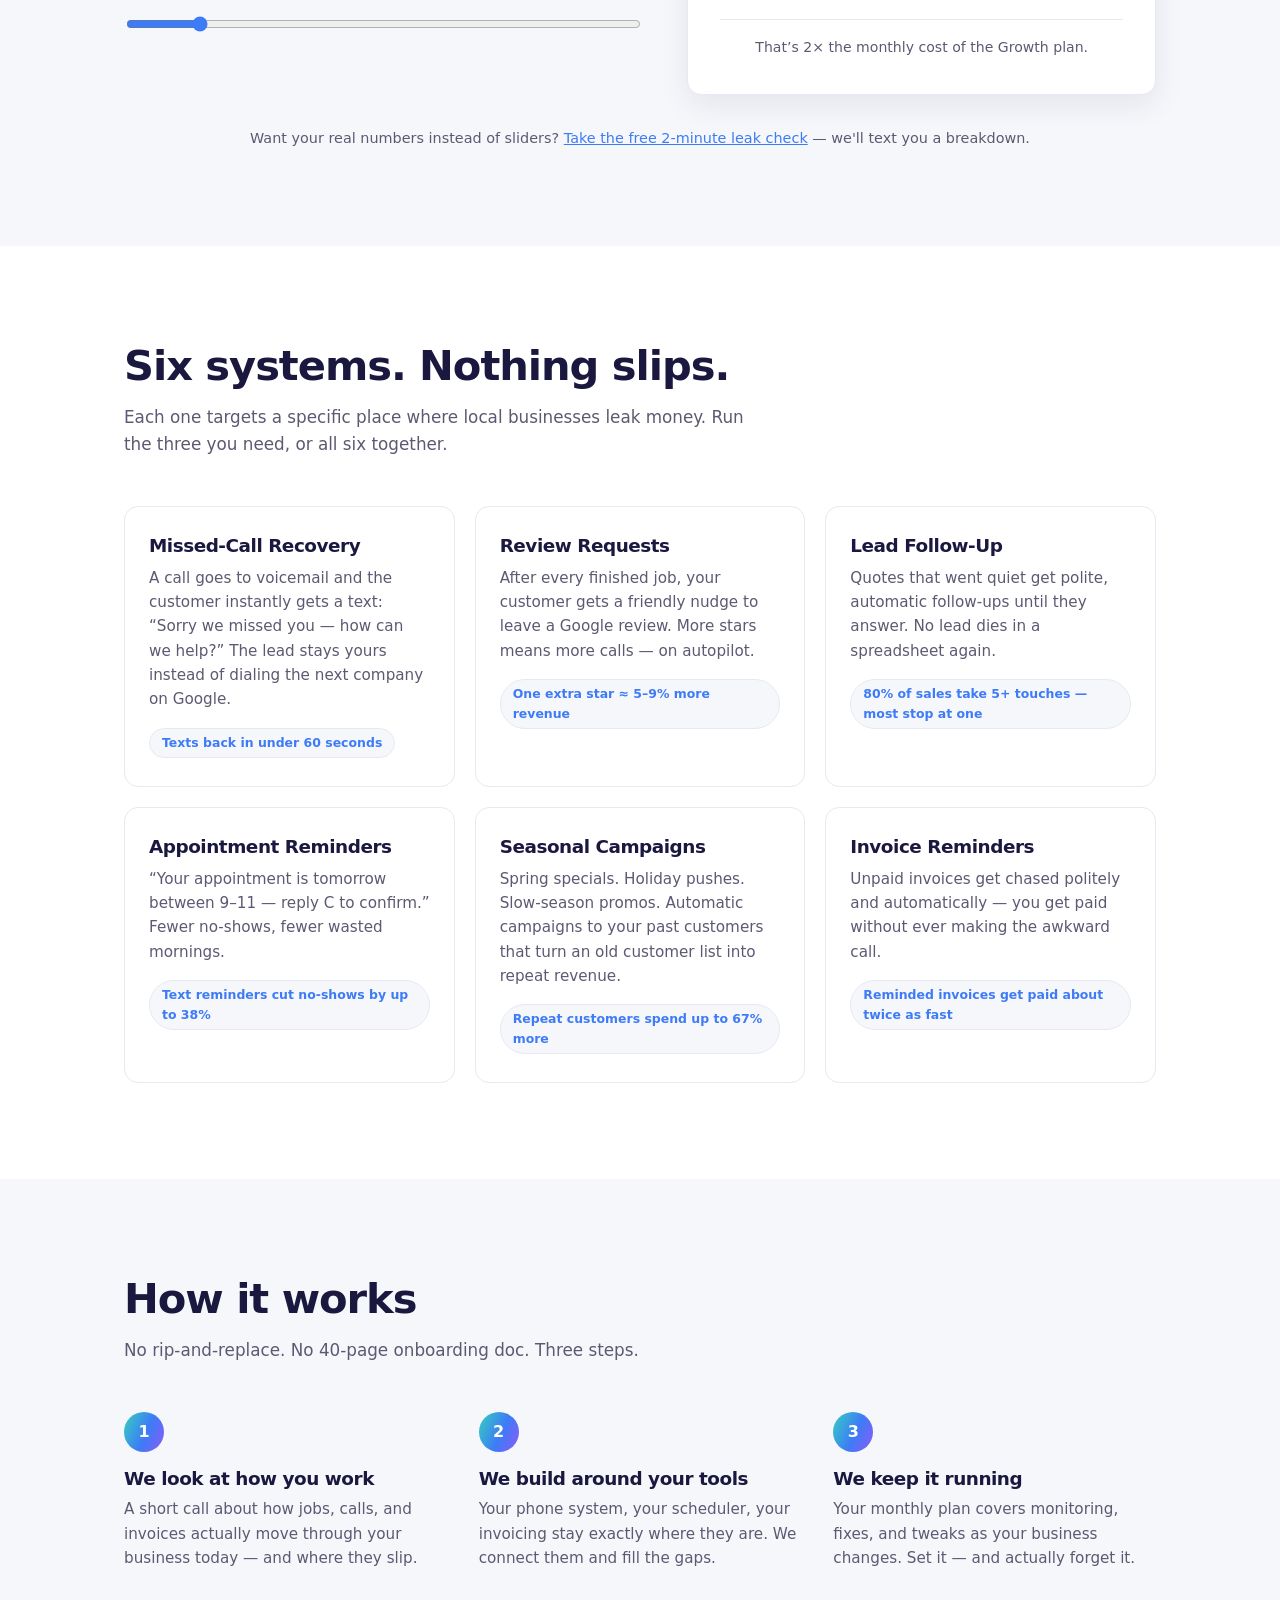
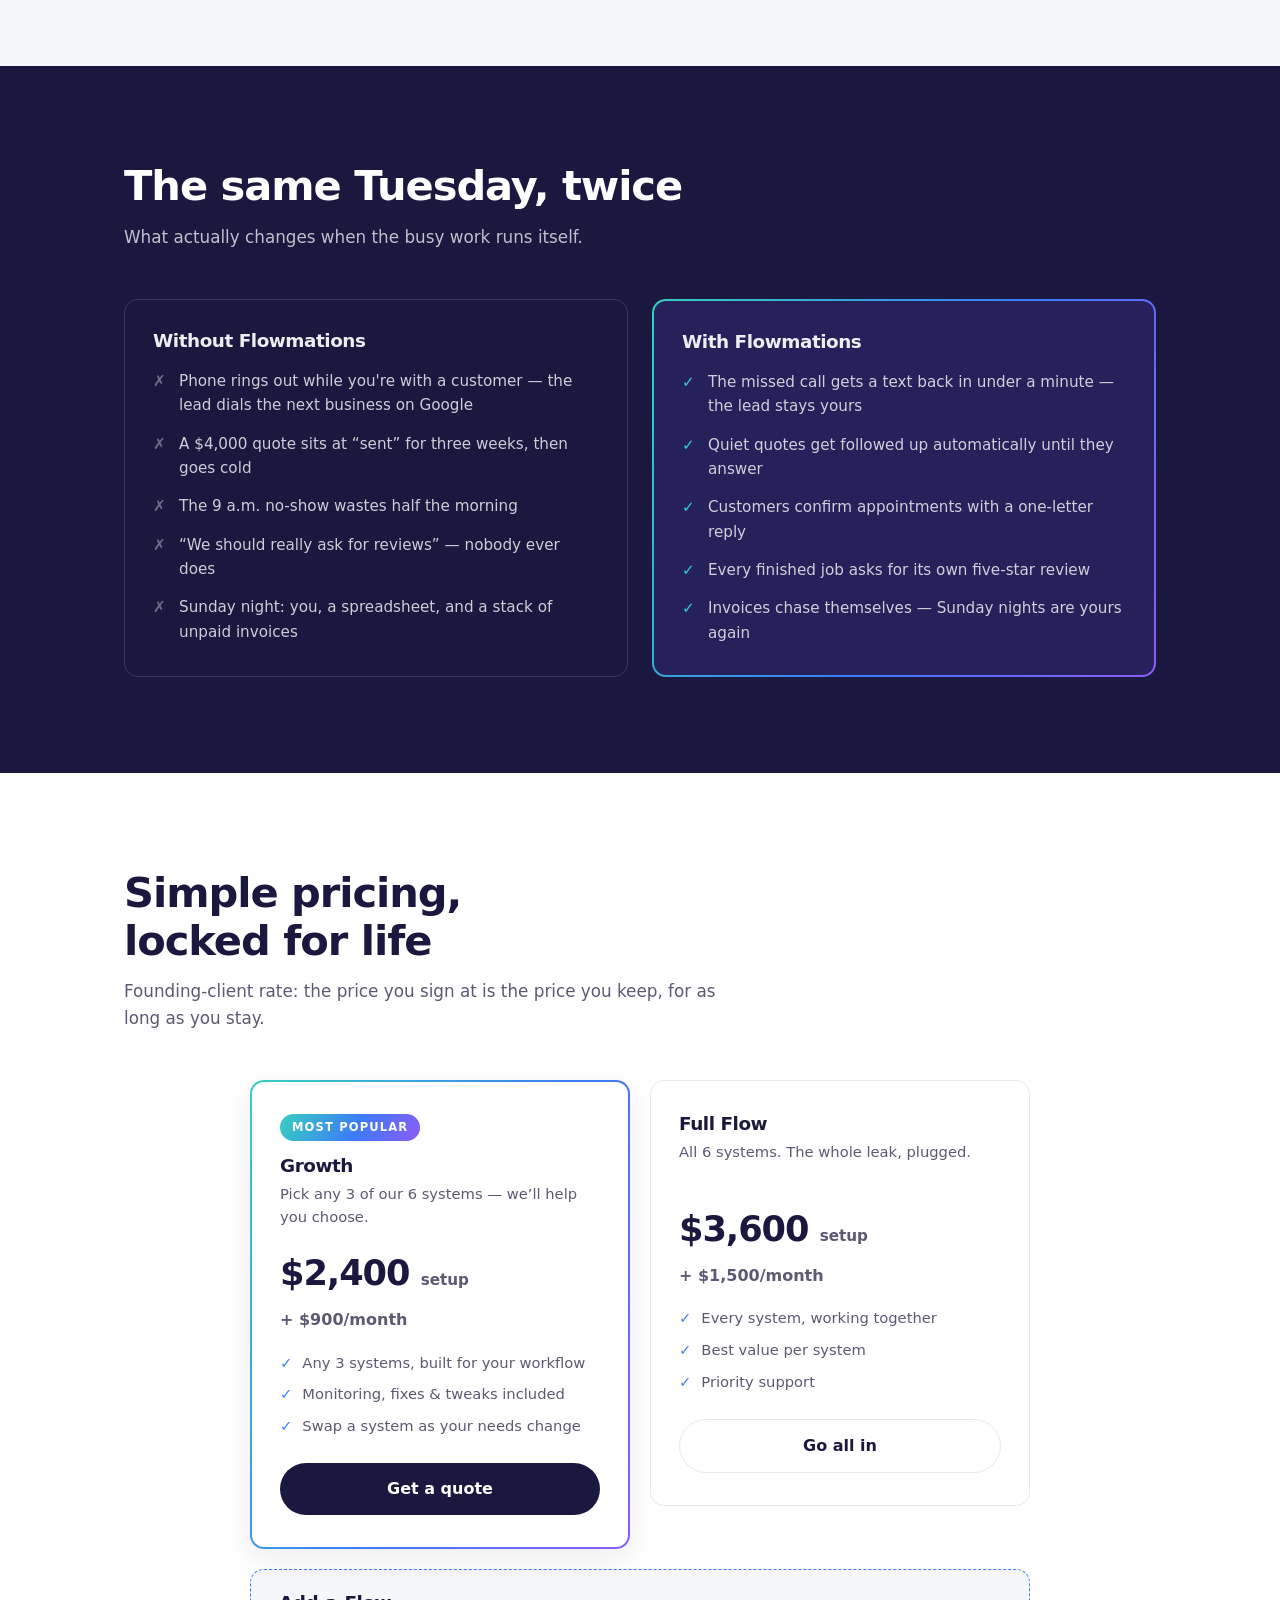
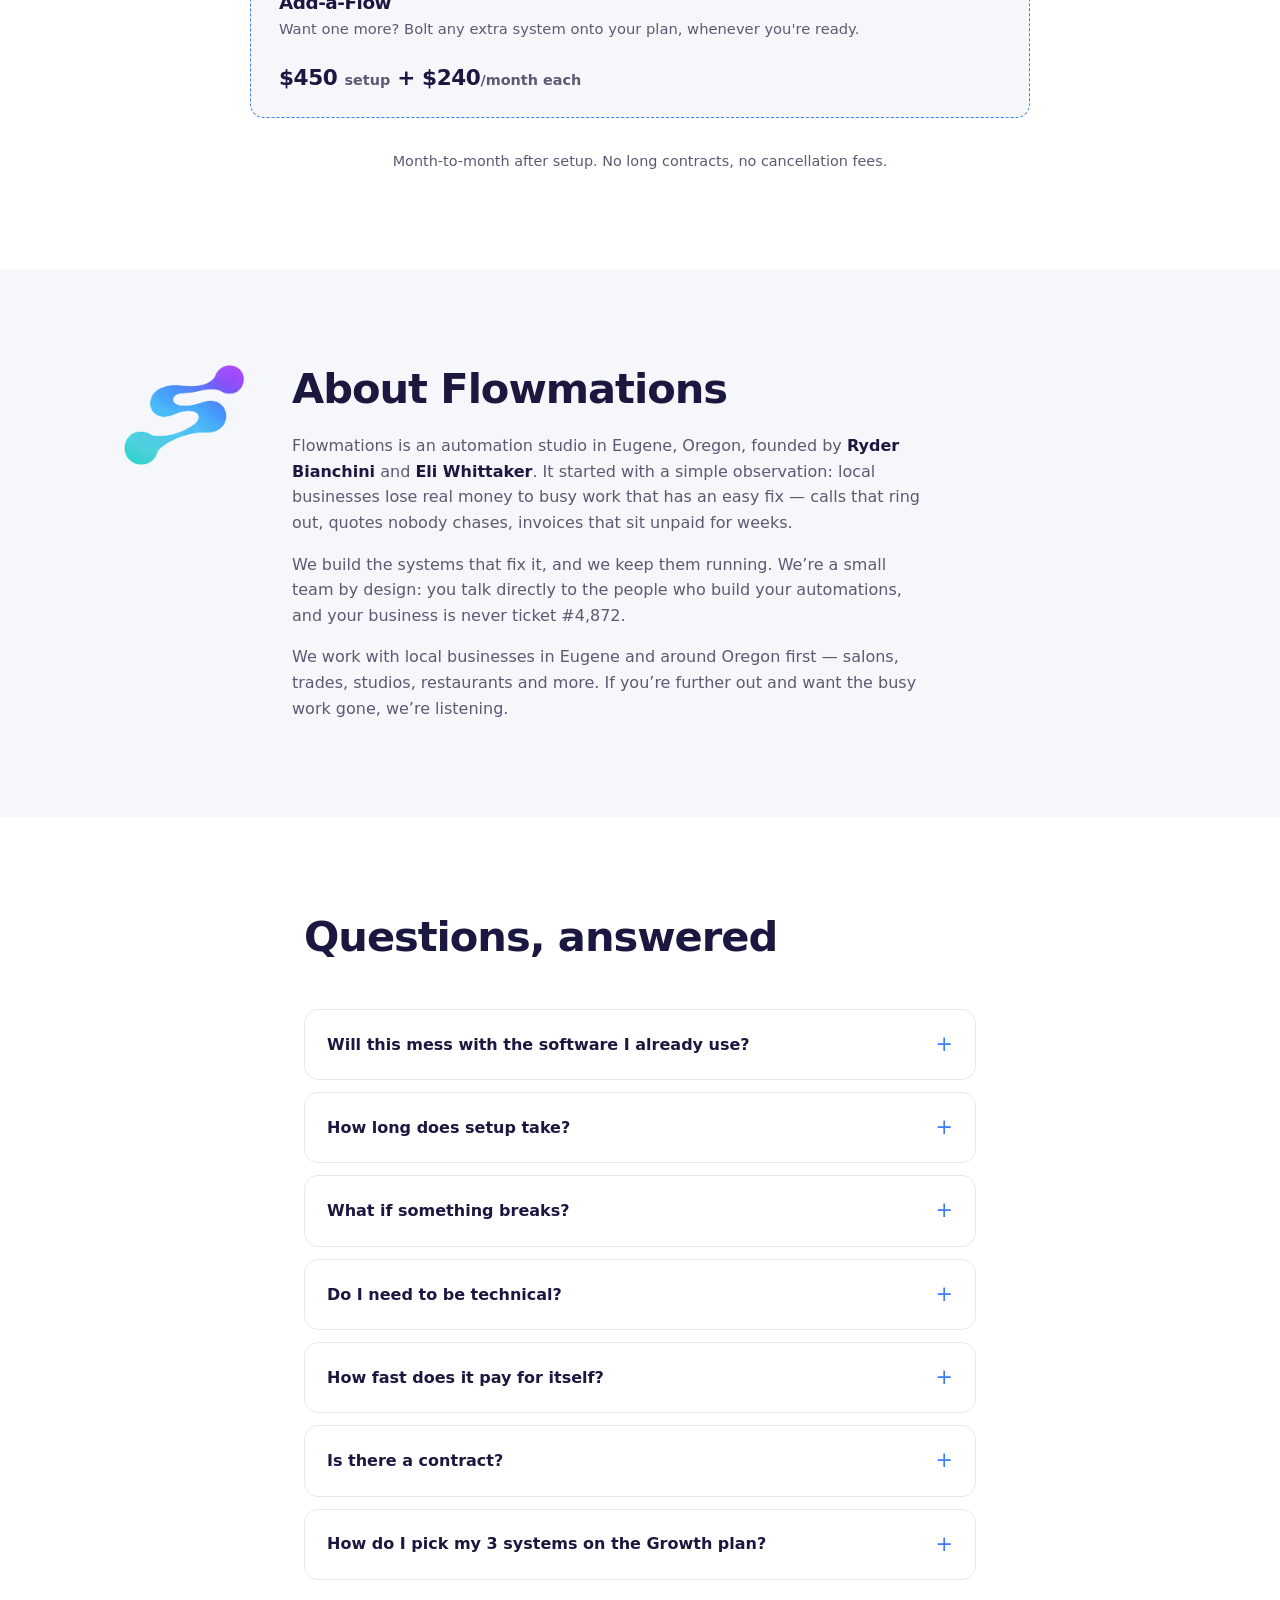
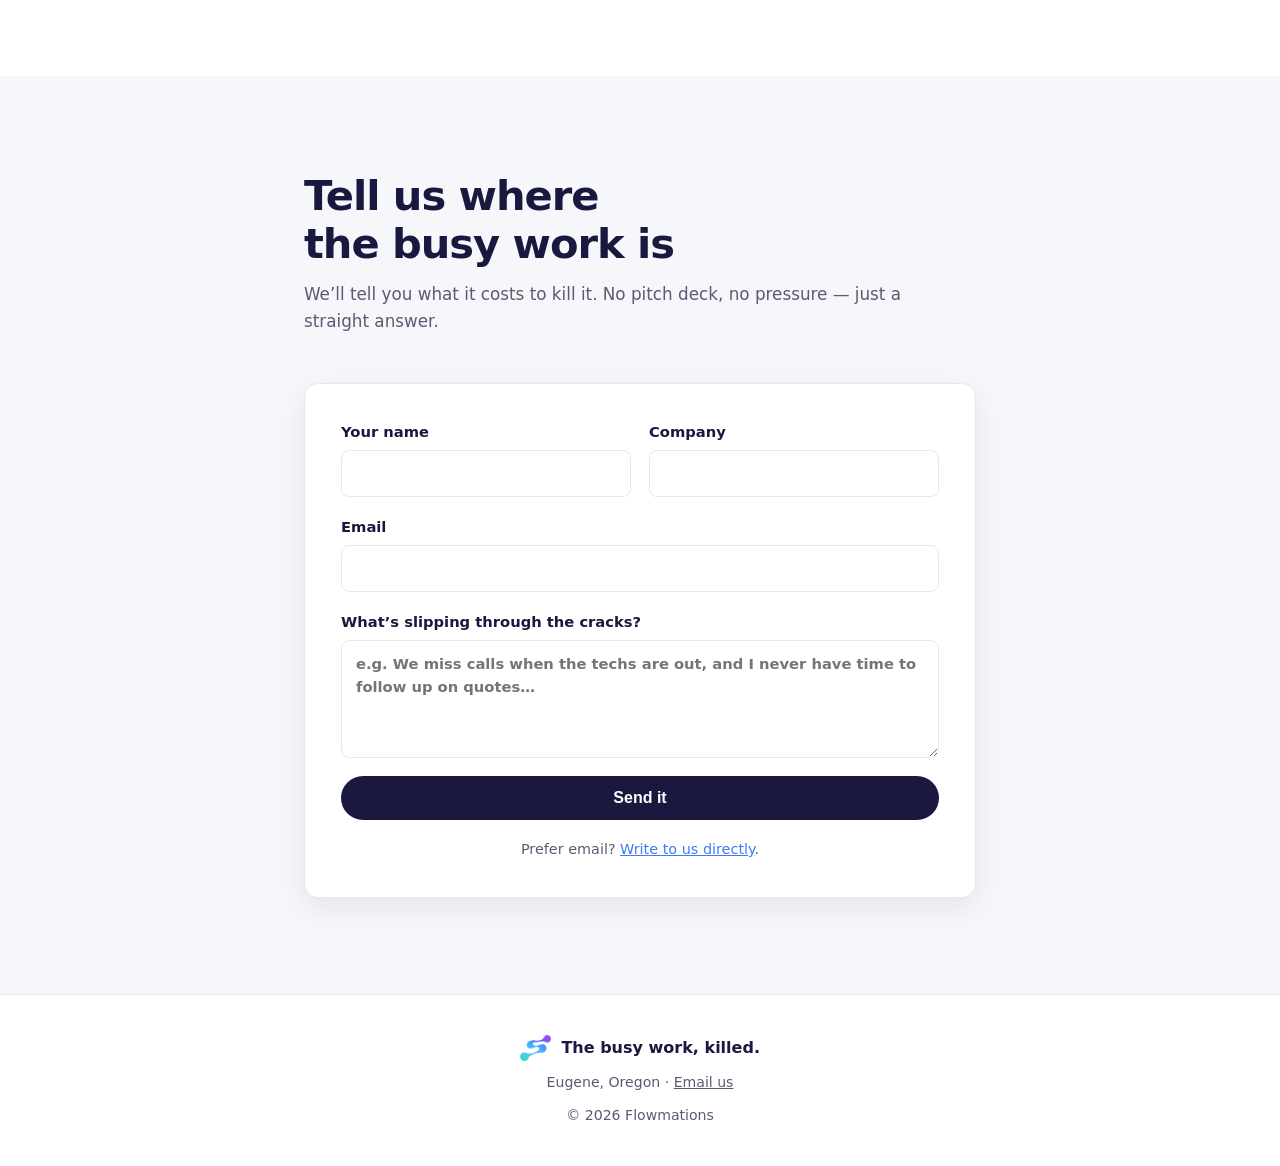
==== commit b67a62db: "Add Add-a-Flow pricing add-on and deselectable survey pills - Pricing: dashed add-on card under the " ====
--- a/index.html
+++ b/index.html
@@ -241,6 +241,13 @@
           <a class="btn btn-ghost btn-block" href="#contact">Go all in</a>
         </article>
       </div>
+      <div class="addon reveal">
+        <div class="addon-copy">
+          <h3>Add-a-Flow</h3>
+          <p>Want one more? Bolt any extra system onto your plan, whenever you're ready.</p>
+        </div>
+        <p class="addon-price">$450 <span>setup</span> + $240<span>/month each</span></p>
+      </div>
       <p class="pricing-note reveal">Month-to-month after setup. No long contracts, no cancellation fees.</p>
     </div>
   </section>
@@ -291,7 +298,7 @@
         </details>
         <details>
           <summary>How do I pick my 3 systems on the Growth plan?</summary>
-          <p>We recommend based on where your audit shows the biggest leak. Most companies start with Missed-Call Recovery, Review Requests, and Lead Follow-Up.</p>
+          <p>We recommend based on where your audit shows the biggest leak. Most companies start with Missed-Call Recovery, Review Requests, and Lead Follow-Up. Need a fourth later? Add-a-Flow bolts on any extra system for $450 setup + $240/month.</p>
         </details>
       </div>
     </div>
--- a/css/style.css
+++ b/css/style.css
@@ -494,6 +494,35 @@
   color: transparent;
 }
 .tier .btn { margin-top: auto; }
+.addon {
+  max-width: 780px;
+  margin: 20px auto 0;
+  display: flex;
+  align-items: center;
+  justify-content: space-between;
+  gap: 20px;
+  flex-wrap: wrap;
+  border: 1px dashed var(--blue);
+  border-radius: var(--radius);
+  background: var(--ground-alt);
+  padding: 22px 28px;
+}
+.addon-copy h3 { margin-bottom: 4px; }
+.addon-copy p { color: var(--ink-soft); font-size: 0.92rem; }
+.addon-price {
+  font-size: 1.35rem;
+  font-weight: 800;
+  letter-spacing: -0.02em;
+  font-variant-numeric: tabular-nums;
+  white-space: nowrap;
+}
+.addon-price span {
+  font-size: 0.9rem;
+  font-weight: 600;
+  color: var(--ink-soft);
+  letter-spacing: 0;
+}
+
 .pricing-note {
   text-align: center;
   color: var(--ink-soft);
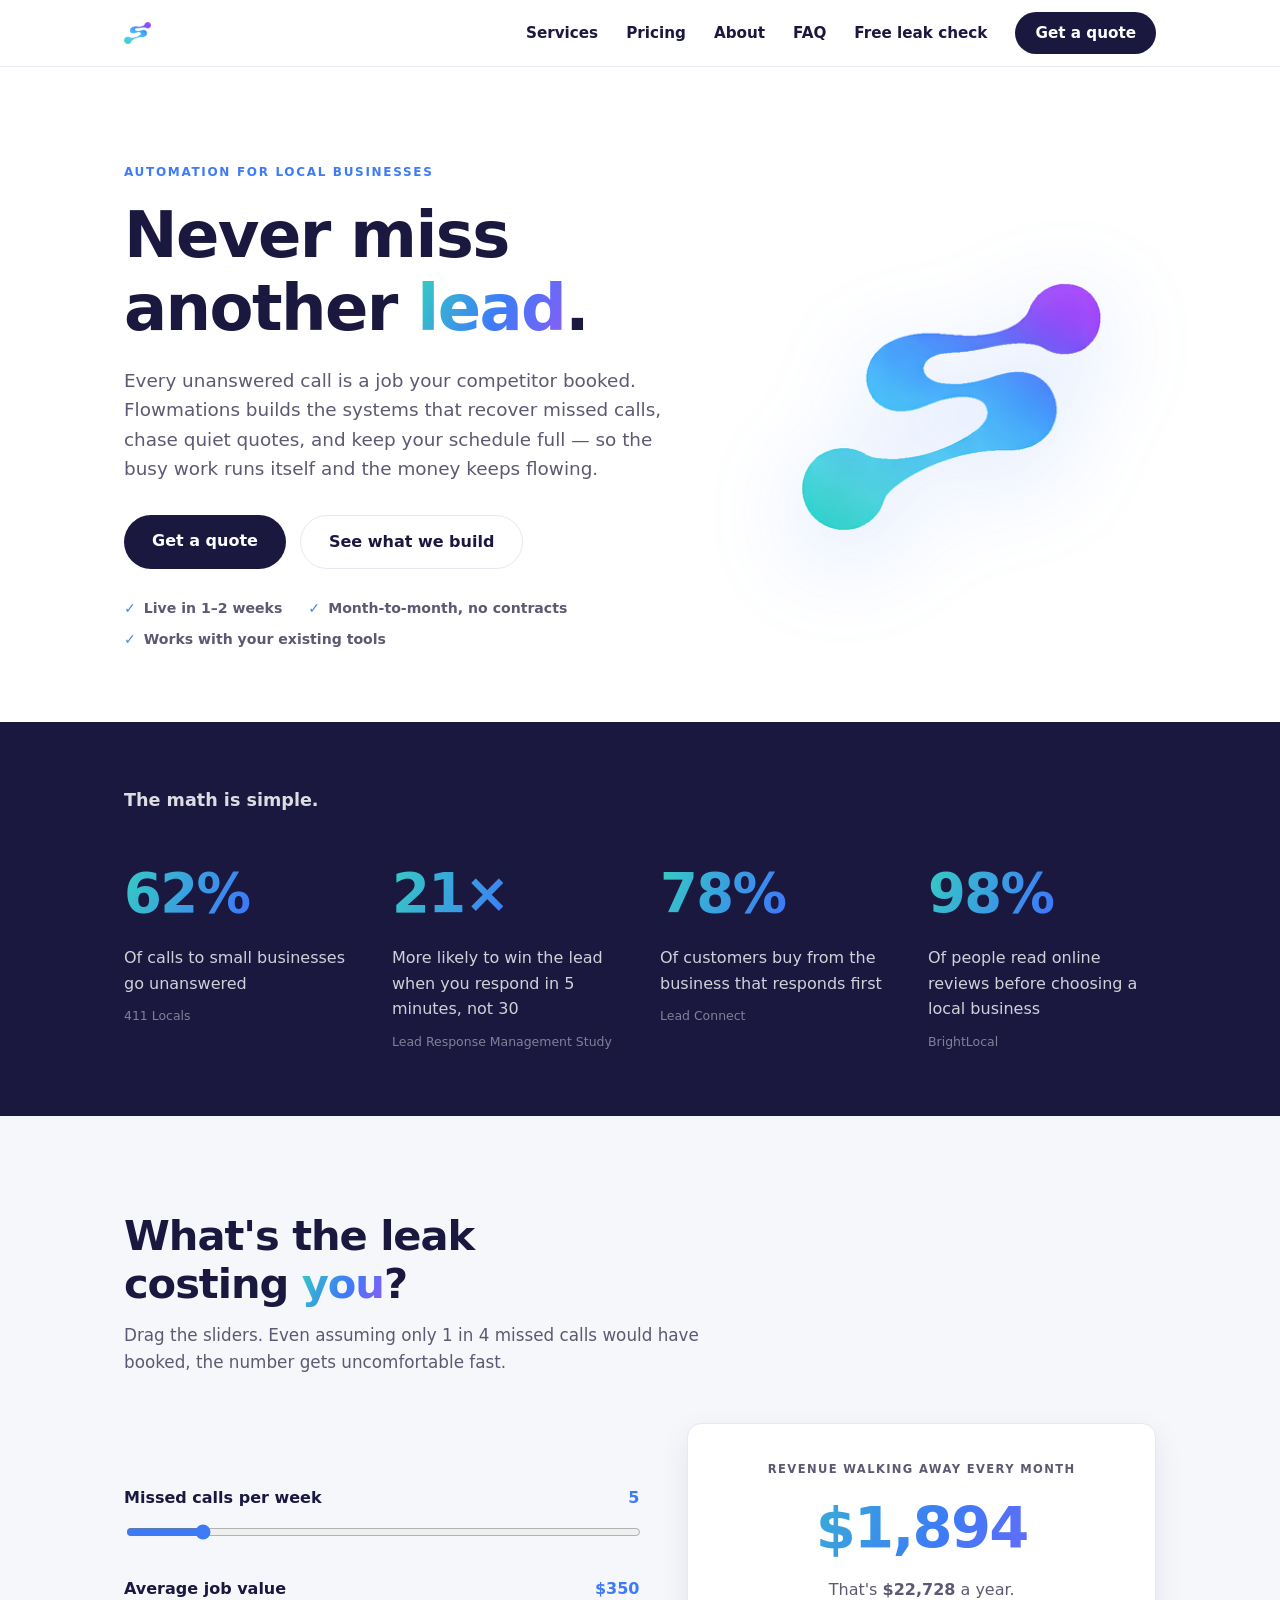
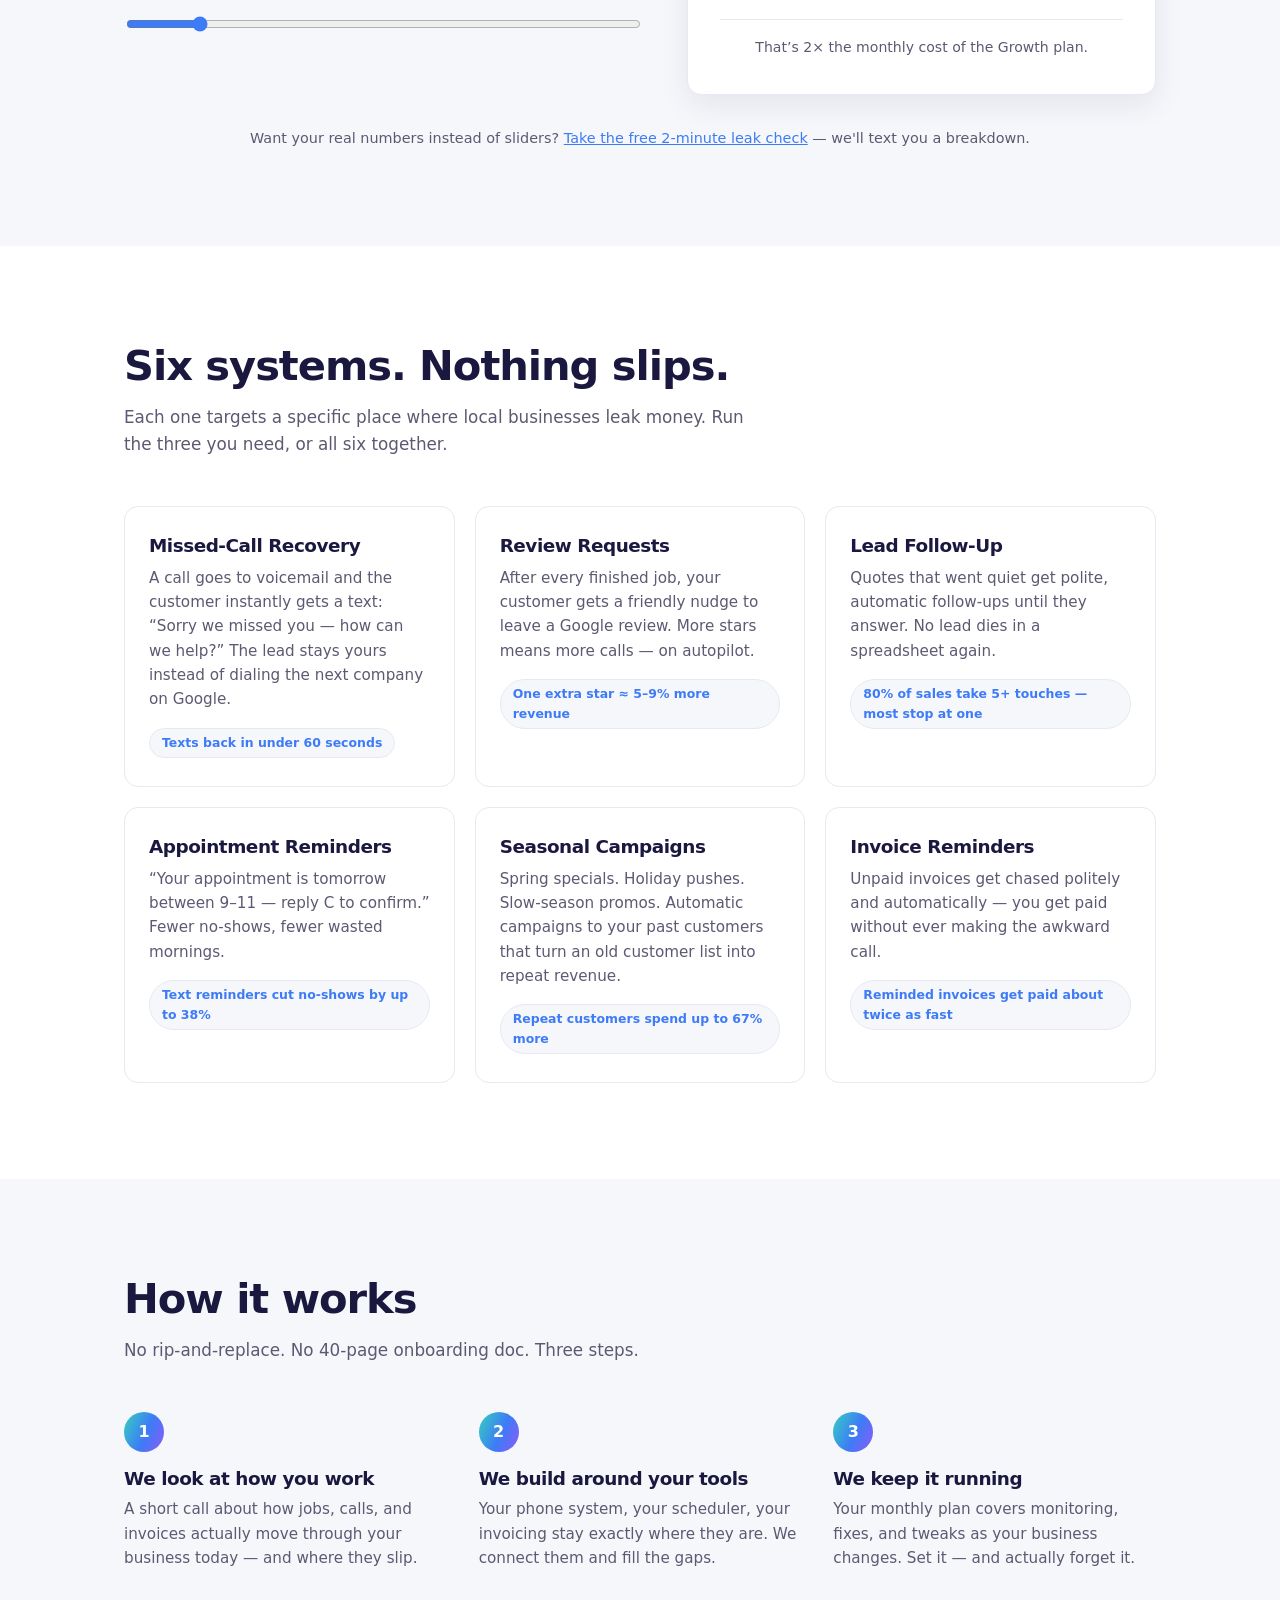
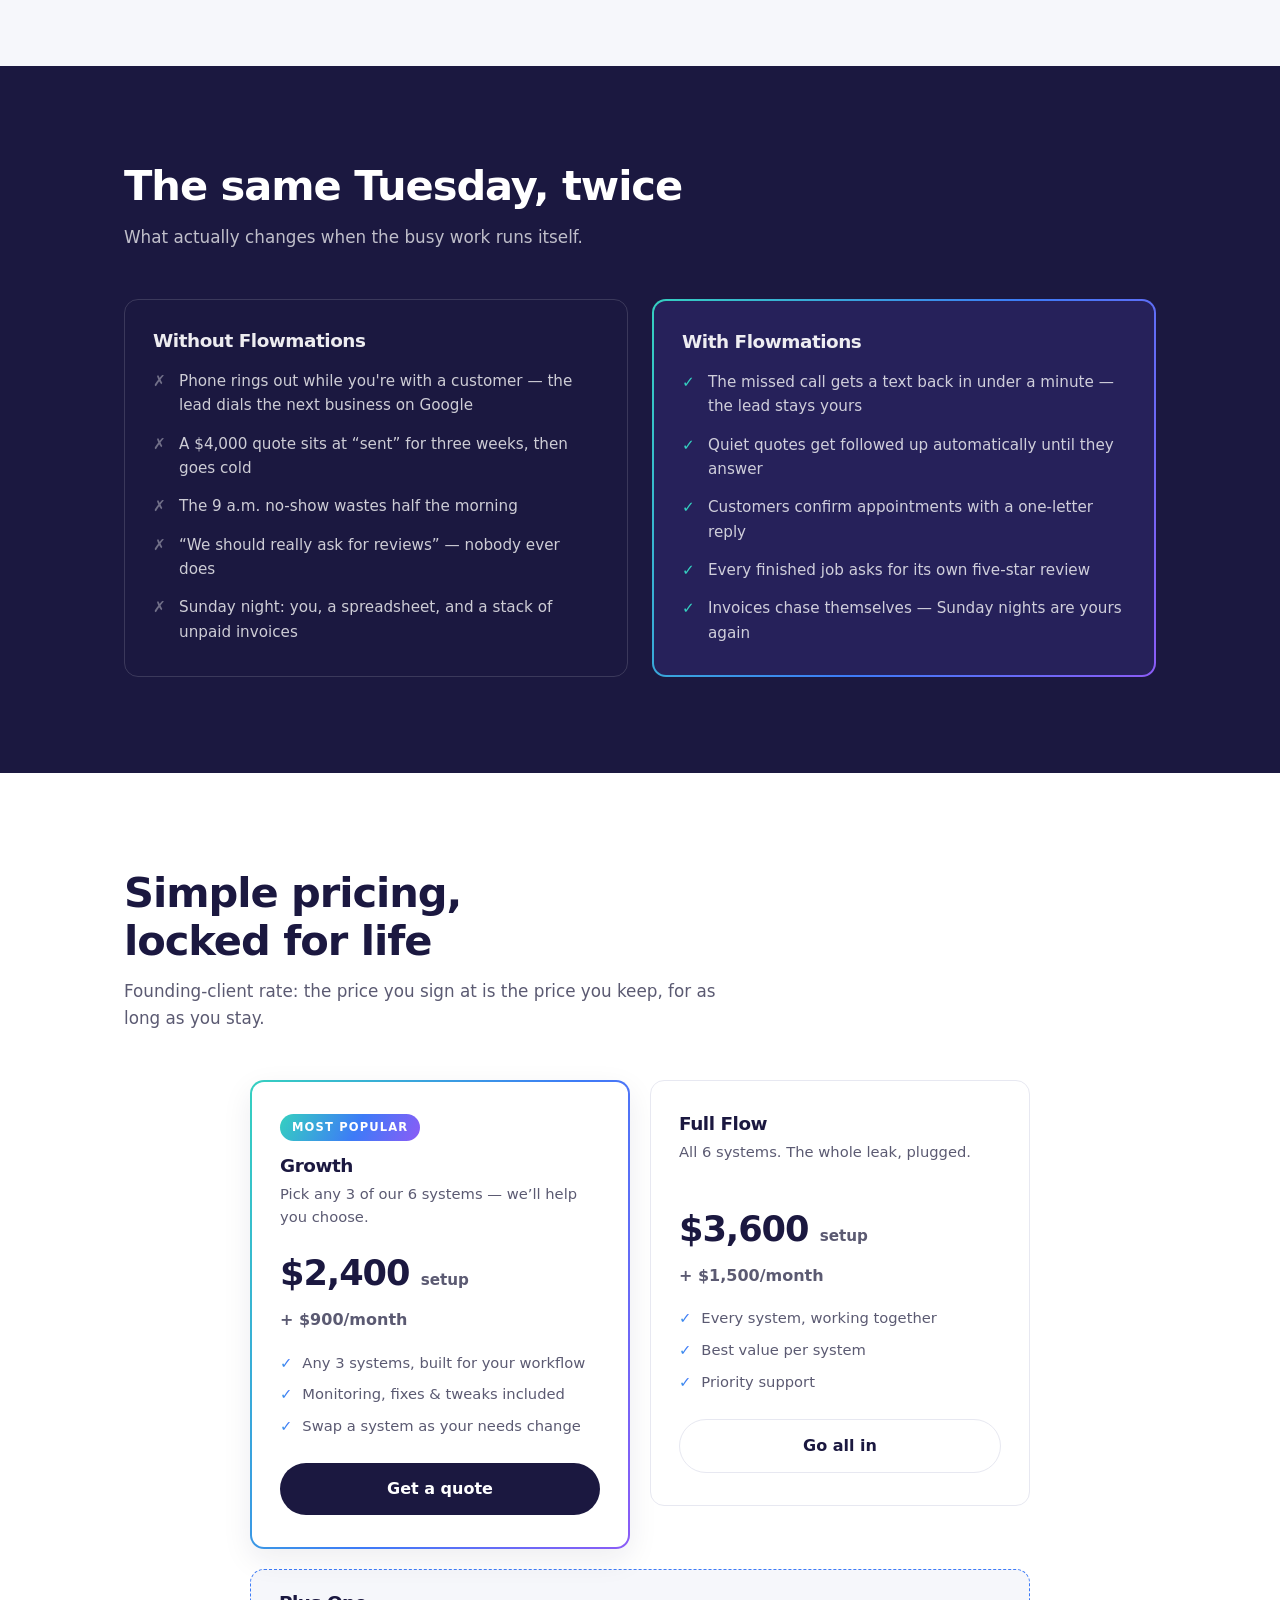
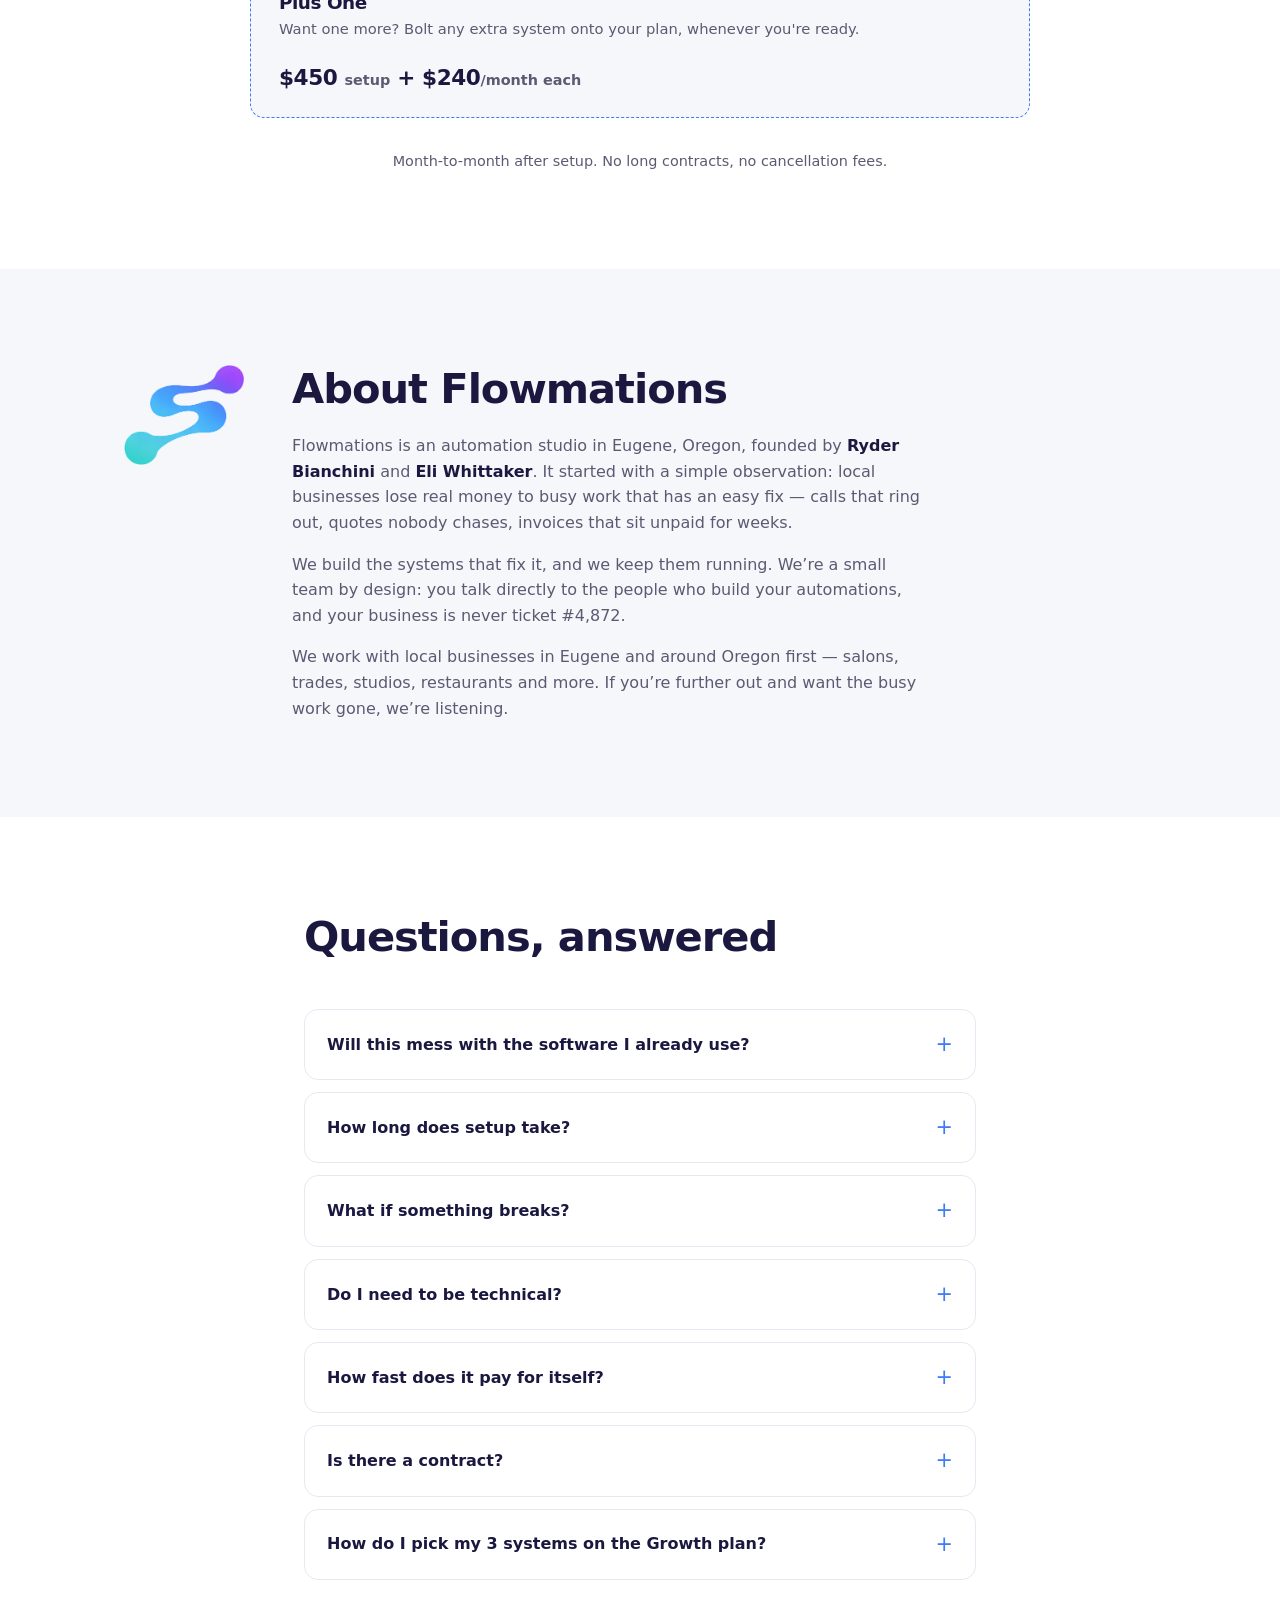
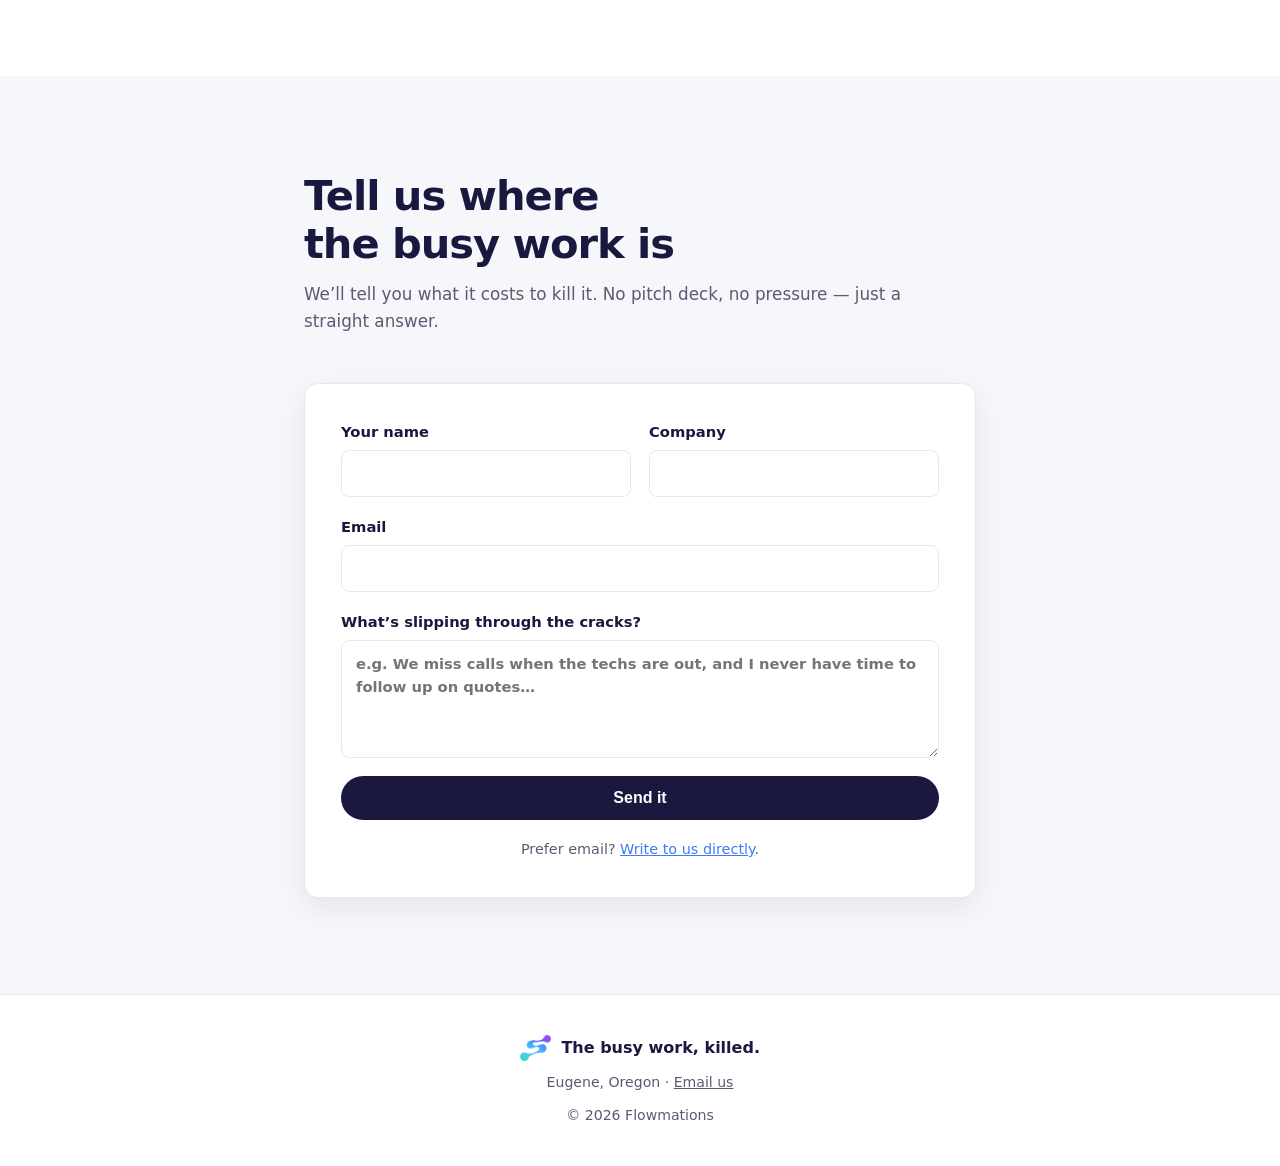
==== commit 8c318760: "Rename the pricing add-on to Plus One Co-Authored-By: Claude Fable 5 <noreply@anthropic.com> Claude-" ====
--- a/index.html
+++ b/index.html
@@ -243,7 +243,7 @@
       </div>
       <div class="addon reveal">
         <div class="addon-copy">
-          <h3>Add-a-Flow</h3>
+          <h3>Plus One</h3>
           <p>Want one more? Bolt any extra system onto your plan, whenever you're ready.</p>
         </div>
         <p class="addon-price">$450 <span>setup</span> + $240<span>/month each</span></p>
@@ -298,7 +298,7 @@
         </details>
         <details>
           <summary>How do I pick my 3 systems on the Growth plan?</summary>
-          <p>We recommend based on where your audit shows the biggest leak. Most companies start with Missed-Call Recovery, Review Requests, and Lead Follow-Up. Need a fourth later? Add-a-Flow bolts on any extra system for $450 setup + $240/month.</p>
+          <p>We recommend based on where your audit shows the biggest leak. Most companies start with Missed-Call Recovery, Review Requests, and Lead Follow-Up. Need a fourth later? Plus One bolts on any extra system for $450 setup + $240/month.</p>
         </details>
       </div>
     </div>
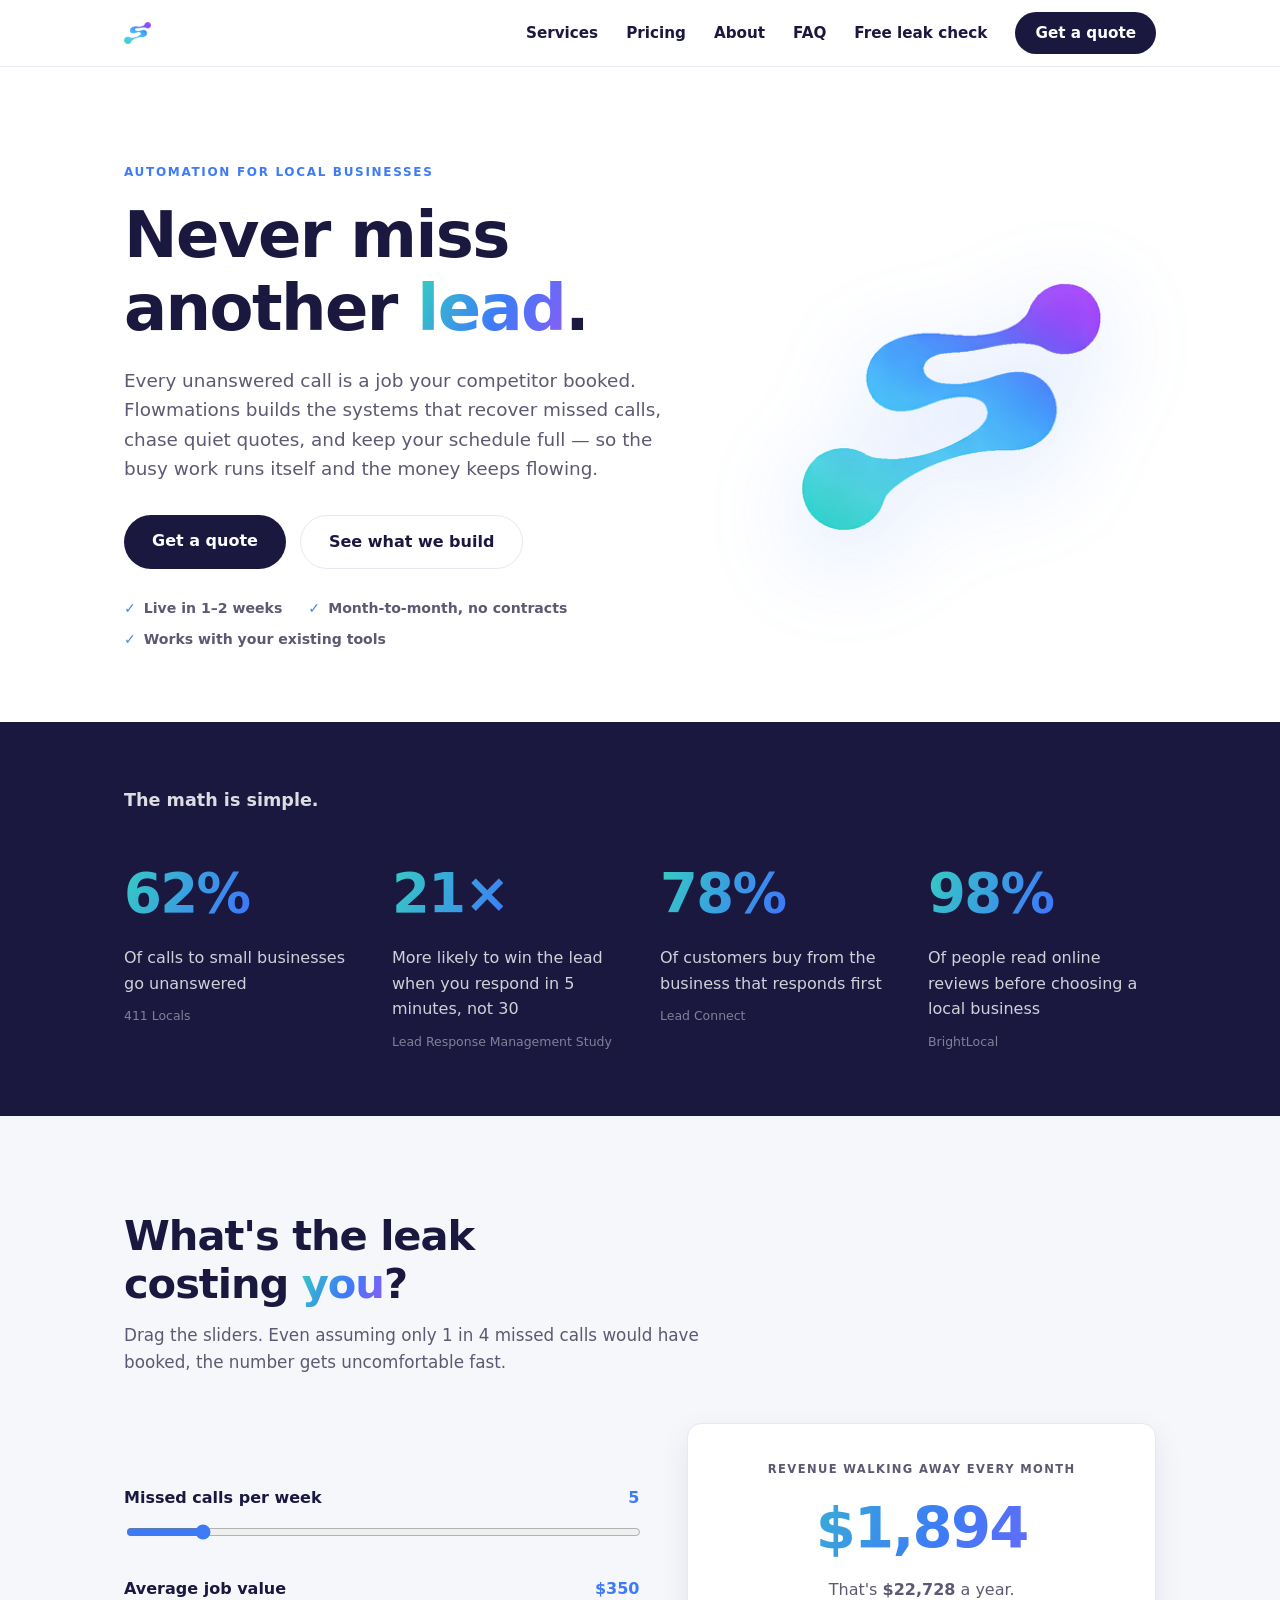
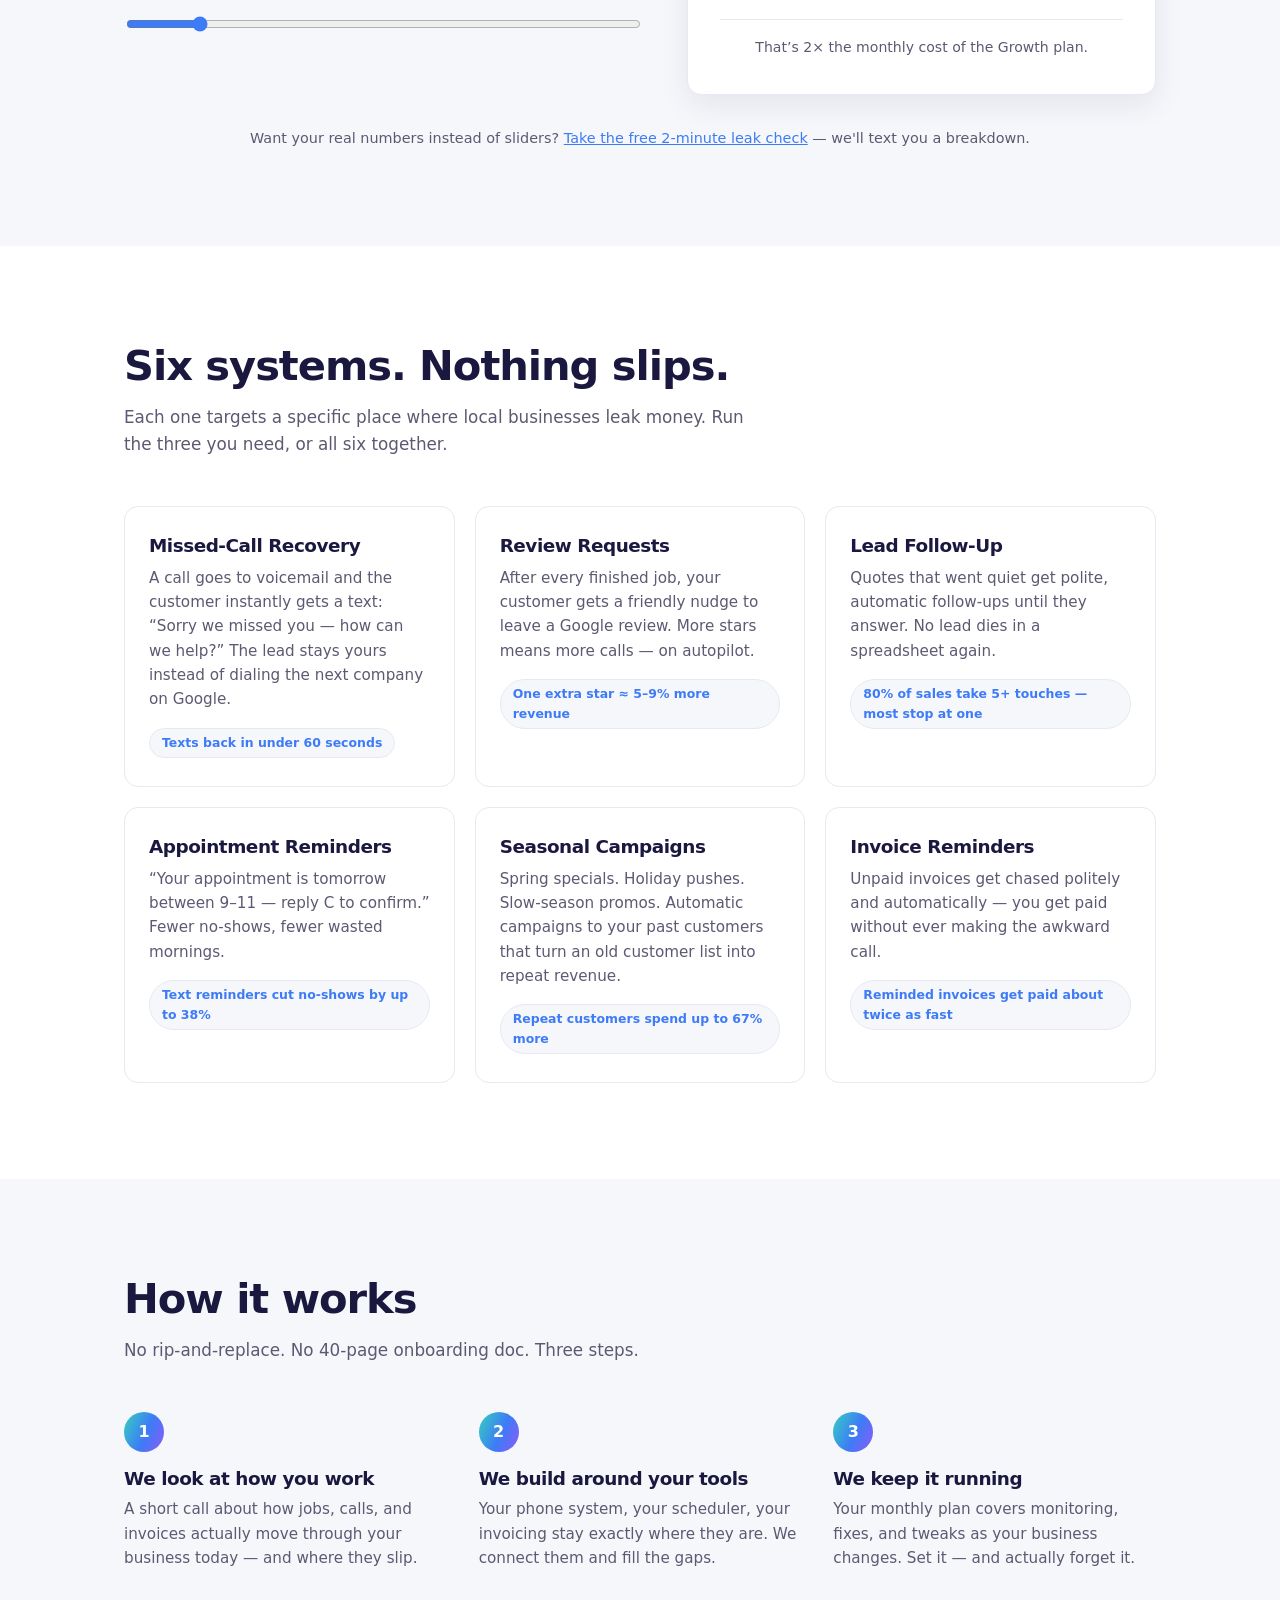
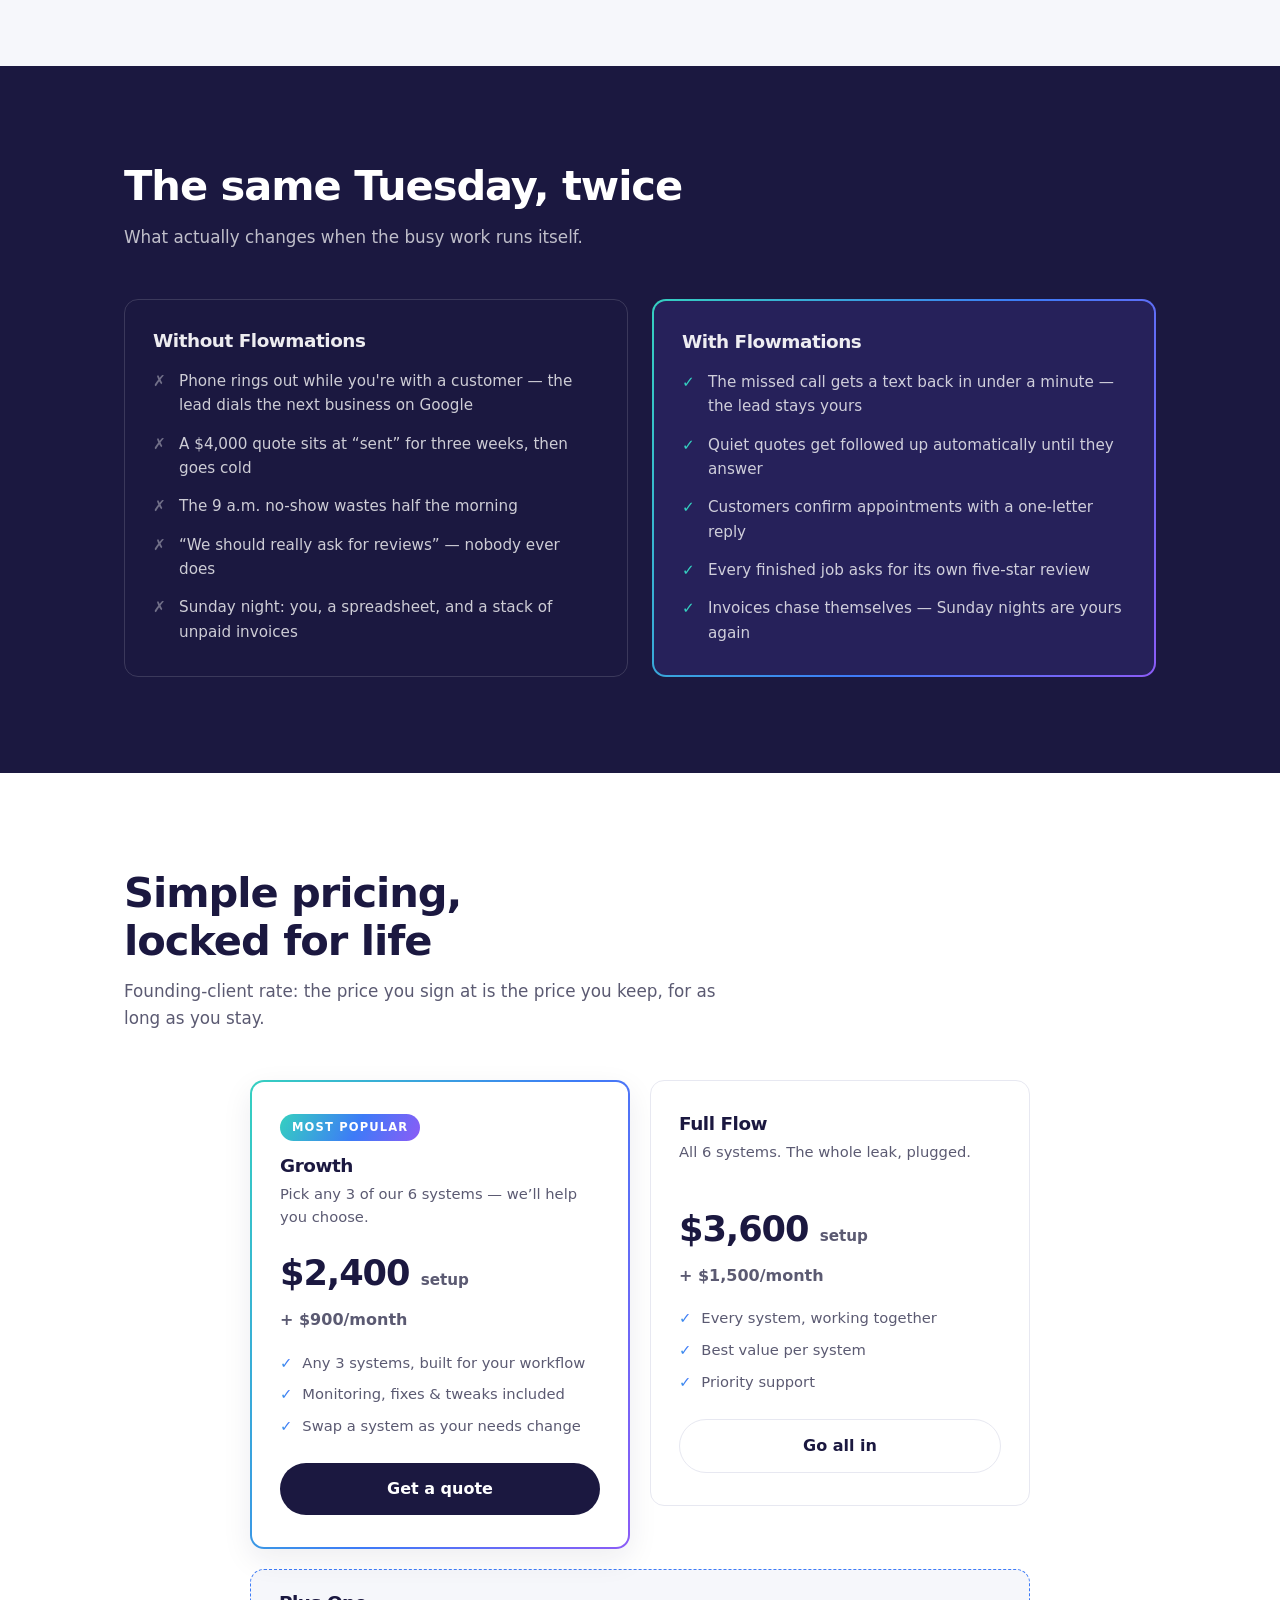
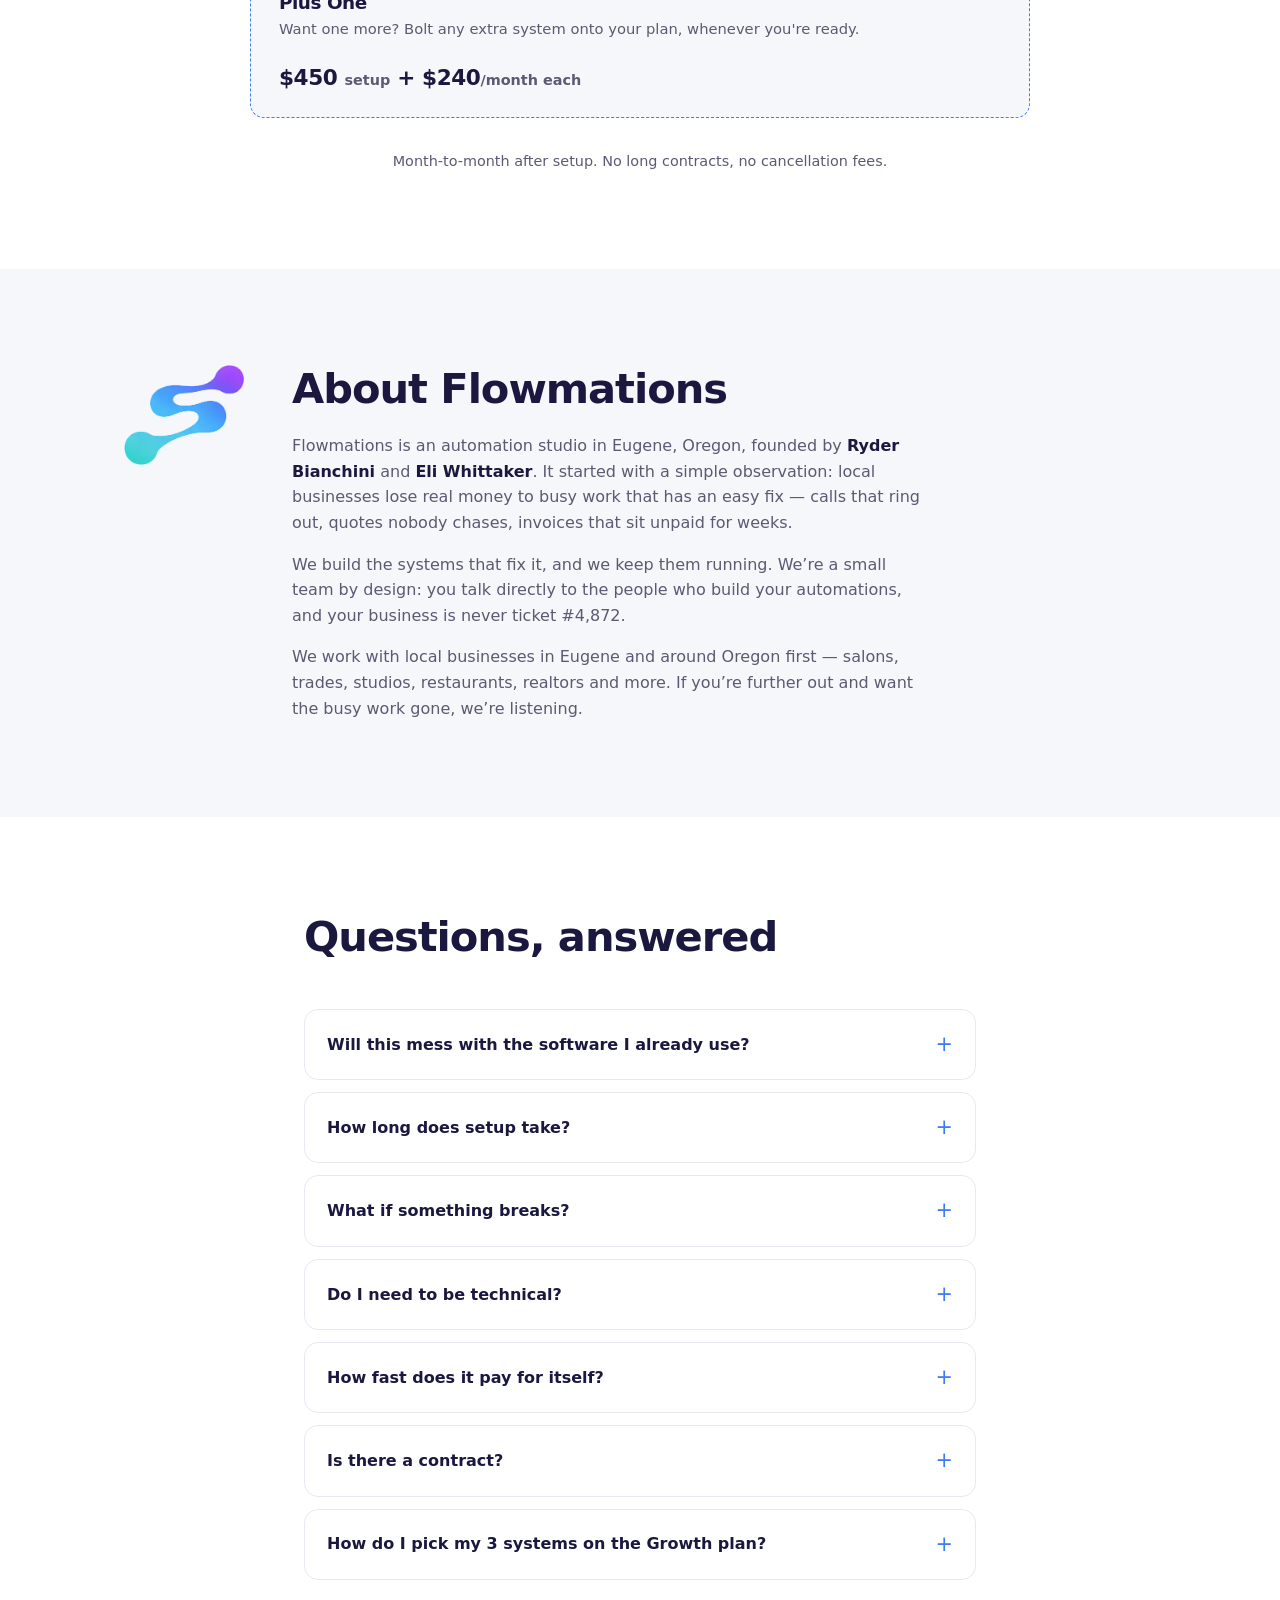
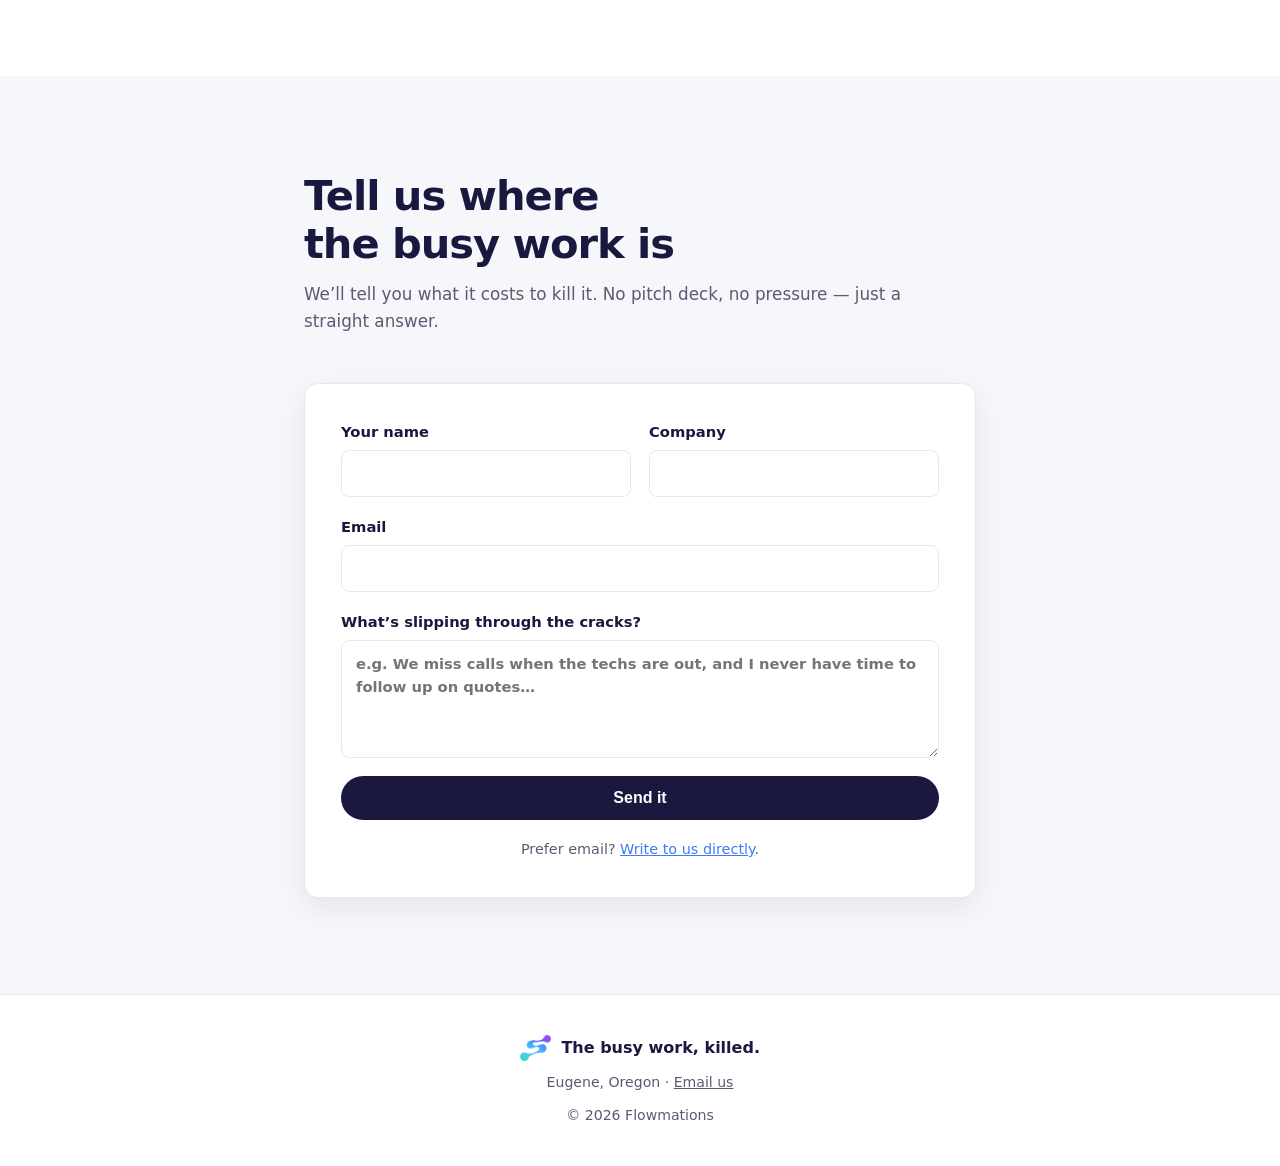
==== commit 73fe59bc: "Add Realtor / real estate as a business type Adds the option to the leak survey's business-type ques" ====
--- a/index.html
+++ b/index.html
@@ -261,7 +261,7 @@
         <h2>About Flowmations</h2>
         <p>Flowmations is an automation studio in Eugene, Oregon, founded by <strong>Ryder Bianchini</strong> and <strong>Eli Whittaker</strong>. It started with a simple observation: local businesses lose real money to busy work that has an easy fix — calls that ring out, quotes nobody chases, invoices that sit unpaid for weeks.</p>
         <p>We build the systems that fix it, and we keep them running. We’re a small team by design: you talk directly to the people who build your automations, and your business is never ticket&nbsp;#4,872.</p>
-        <p>We work with local businesses in Eugene and around Oregon first — salons, trades, studios, restaurants and more. If you’re further out and want the busy work gone, we’re listening.</p>
+        <p>We work with local businesses in Eugene and around Oregon first — salons, trades, studios, restaurants, realtors and more. If you’re further out and want the busy work gone, we’re listening.</p>
       </div>
     </div>
   </section>
